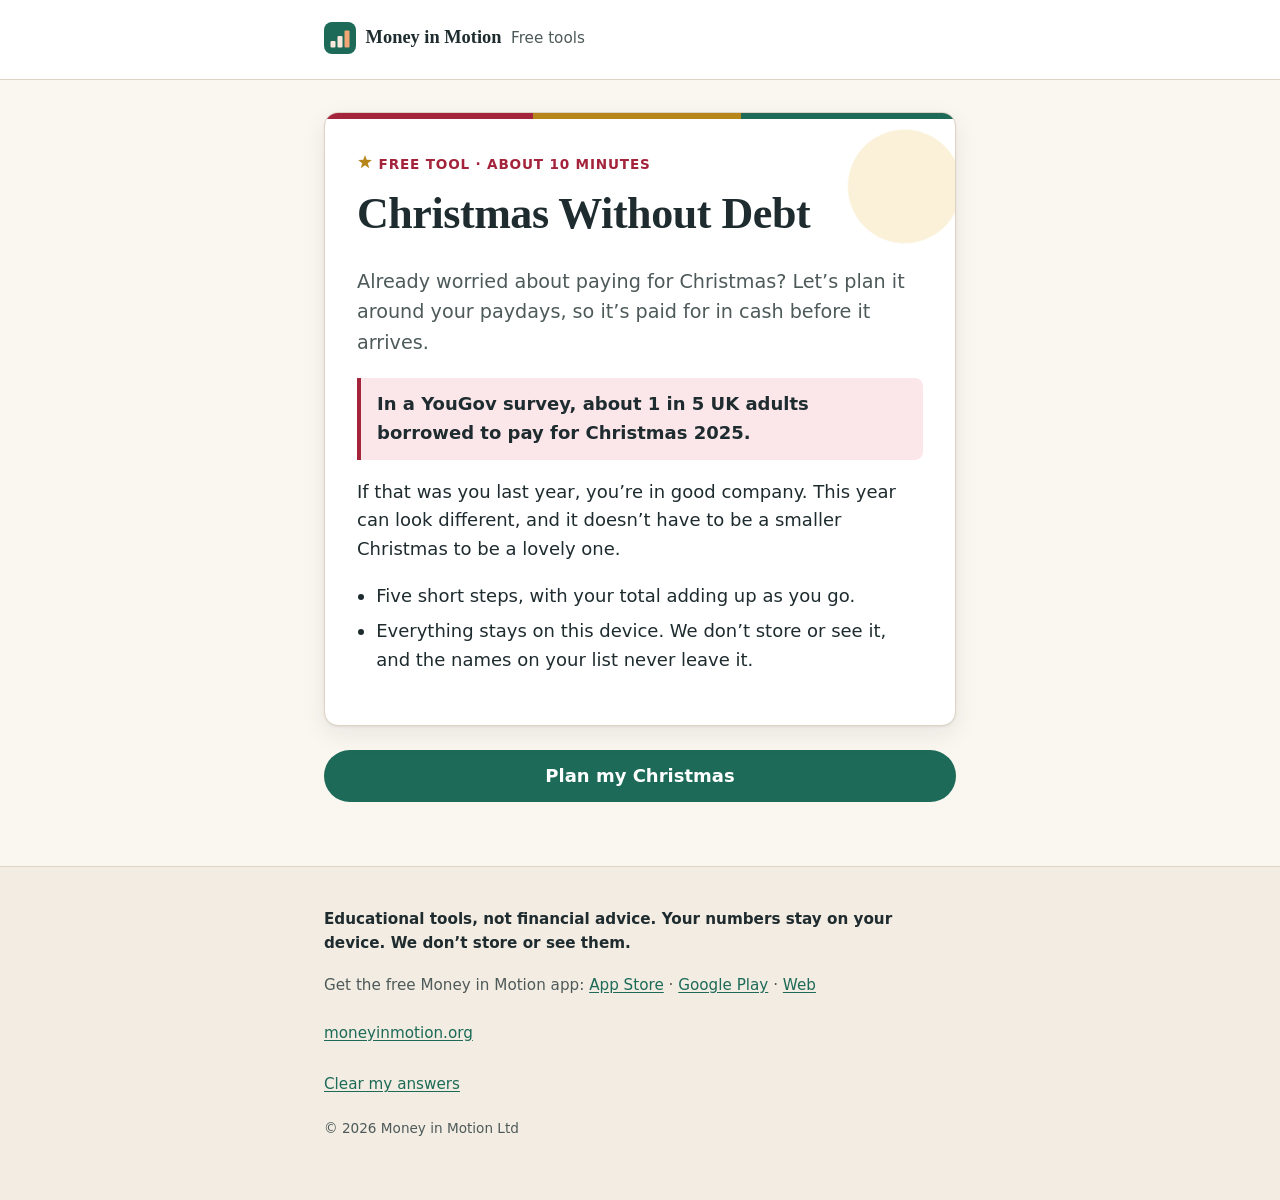
==== christmas/index.html @ 0186566c "Build Christmas Without Debt A free planner at /christmas/ for paying for Christmas in cash, without" ====
<!doctype html>
<html lang="en-GB">
<head>
  <meta charset="utf-8">
  <meta name="viewport" content="width=device-width, initial-scale=1">
  <title>Christmas Without Debt | Money in Motion</title>
  <meta name="description" content="A free Christmas planner from Money in Motion. Count your paydays, list your gifts and the costs people forget, and plan to pay for Christmas in cash, with nothing borrowed.">
  <meta property="og:type" content="website">
  <meta property="og:title" content="Christmas Without Debt">
  <meta property="og:description" content="Plan Christmas around your paydays and pay for it in cash. Free and private.">
  <meta name="referrer" content="strict-origin-when-cross-origin">
  <link rel="icon" href="../assets/favicon.svg" type="image/svg+xml">
  <link rel="stylesheet" href="../assets/styles.css">
  <link rel="stylesheet" href="christmas.css">
</head>
<body data-mim-storage="mim.christmas.v1">
  <a class="skip-link" href="#main">Skip to the planner</a>

  <header class="site-header">
    <div class="container">
      <a class="brand" href="../">
        <img class="brand-mark" src="../assets/favicon.svg" alt="" width="32" height="32">
        <span>Money in Motion</span>
        <span class="brand-sub">Free tools</span>
      </a>
    </div>
  </header>

  <main id="main" class="xm">
    <div class="container">
      <div id="christmas-app">
        <noscript>
          <h1>Christmas Without Debt</h1>
          <p>This planner needs JavaScript switched on in your browser. Nothing you enter leaves your device.</p>
        </noscript>
      </div>
    </div>
  </main>

  <footer class="site-footer" data-mim-footer>
    <div class="container">
      <p class="footer-disclaimer">Educational tools, not financial advice. Your numbers stay on your device. We don't store or see them.</p>
    </div>
  </footer>

  <script src="../assets/config.js"></script>
  <script src="../assets/site.js"></script>
  <script src="../assets/pdf.js"></script>
  <script src="logic.js"></script>
  <script src="content.js"></script>
  <script src="pdfs.js"></script>
  <script src="app.js"></script>
</body>
</html>
---- assets/styles.css ----
/* =====================================================================
   Money in Motion Free Tools: shared styles
   =====================================================================
   BRAND SETTINGS: every colour and font lives in this first block.
   Each colour has a light-mode and a dark-mode value. Swap the hex codes
   for the brand colours and the whole site follows. Nothing below this
   block needs editing to rebrand.
   ===================================================================== */

:root {
  /* ----- Fonts ----- */
  --font-body: system-ui, -apple-system, "Segoe UI", Roboto, "Helvetica Neue", Arial, sans-serif;
  --font-heading: "Iowan Old Style", "Palatino Linotype", Palatino, "Book Antiqua", Georgia, serif;

  /* ----- Light mode ----- */
  --bg-light: #faf6f0;            /* page background */
  --surface-light: #ffffff;       /* cards */
  --surface-alt-light: #f3ece2;   /* quiet panels */
  --text-light: #1e2b2f;          /* main text */
  --text-muted-light: #4d5a59;    /* secondary text */
  --border-light: #ddd2c3;        /* lines and outlines */
  --primary-light: #1c6a57;       /* buttons, links, progress */
  --primary-hover-light: #14503f;
  --on-primary-light: #ffffff;    /* text on primary */
  --primary-soft-light: #e2f0ea;  /* selected answers, ticks */
  --accent-light: #a94b22;        /* "you're here", highlights */
  --on-accent-light: #ffffff;
  --accent-soft-light: #fbe8dc;
  --care-bg-light: #fff3e3;       /* "talk to someone" box */
  --care-border-light: #d9893a;
  --focus-light: #a94b22;         /* keyboard focus ring */
  --shadow-light: rgba(30, 43, 47, 0.08);

  /* ----- Dark mode ----- */
  --bg-dark: #121a1c;
  --surface-dark: #1b2629;
  --surface-alt-dark: #223033;
  --text-dark: #f1ece4;
  --text-muted-dark: #b6c0bd;
  --border-dark: #3a4a4a;
  --primary-dark: #62c7a9;
  --primary-hover-dark: #85d6be;
  --on-primary-dark: #0b1d18;
  --primary-soft-dark: #1d3b34;
  --accent-dark: #f2a676;
  --on-accent-dark: #2a1408;
  --accent-soft-dark: #3b2a21;
  --care-bg-dark: #2e2519;
  --care-border-dark: #d08a3e;
  --focus-dark: #f2a676;
  --shadow-dark: rgba(0, 0, 0, 0.35);

  /* ----- Shape and spacing ----- */
  --radius: 14px;
  --radius-small: 8px;
  --content-width: 42rem;
  --wide-width: 66rem;
}

/* =====================================================================
   Colour mapping (no need to edit): picks light or dark values above.
   ===================================================================== */

:root {
  color-scheme: light dark;
  --bg: var(--bg-light);
  --surface: var(--surface-light);
  --surface-alt: var(--surface-alt-light);
  --text: var(--text-light);
  --text-muted: var(--text-muted-light);
  --border: var(--border-light);
  --primary: var(--primary-light);
  --primary-hover: var(--primary-hover-light);
  --on-primary: var(--on-primary-light);
  --primary-soft: var(--primary-soft-light);
  --accent: var(--accent-light);
  --on-accent: var(--on-accent-light);
  --accent-soft: var(--accent-soft-light);
  --care-bg: var(--care-bg-light);
  --care-border: var(--care-border-light);
  --focus: var(--focus-light);
  --shadow: var(--shadow-light);
}

@media (prefers-color-scheme: dark) {
  :root {
    --bg: var(--bg-dark);
    --surface: var(--surface-dark);
    --surface-alt: var(--surface-alt-dark);
    --text: var(--text-dark);
    --text-muted: var(--text-muted-dark);
    --border: var(--border-dark);
    --primary: var(--primary-dark);
    --primary-hover: var(--primary-hover-dark);
    --on-primary: var(--on-primary-dark);
    --primary-soft: var(--primary-soft-dark);
    --accent: var(--accent-dark);
    --on-accent: var(--on-accent-dark);
    --accent-soft: var(--accent-soft-dark);
    --care-bg: var(--care-bg-dark);
    --care-border: var(--care-border-dark);
    --focus: var(--focus-dark);
    --shadow: var(--shadow-dark);
  }
}

/* =====================================================================
   Base
   ===================================================================== */

*, *::before, *::after { box-sizing: border-box; }

html {
  -webkit-text-size-adjust: 100%;
  text-size-adjust: 100%;
}

body {
  margin: 0;
  min-height: 100vh;
  display: flex;
  flex-direction: column;
  background: var(--bg);
  color: var(--text);
  font-family: var(--font-body);
  font-size: 1.125rem;
  line-height: 1.6;
}

main { flex: 1 0 auto; }

h1, h2, h3, .h1, .h2, .h3 {
  font-family: var(--font-heading);
  font-weight: 700;
  line-height: 1.2;
  margin: 0 0 0.6em;
  text-wrap: balance;
}
h1, .h1 { font-size: clamp(1.9rem, 6.5vw, 2.75rem); letter-spacing: -0.01em; }
h2, .h2 { font-size: clamp(1.45rem, 4.5vw, 1.85rem); }
h3, .h3 { font-size: 1.3rem; }

p { margin: 0 0 1em; }
p:last-child { margin-bottom: 0; }

a { color: var(--primary); text-underline-offset: 0.15em; }
a:hover { color: var(--primary-hover); }

:focus-visible {
  outline: 3px solid var(--focus);
  outline-offset: 3px;
  border-radius: 4px;
}
[tabindex="-1"]:focus { outline: none; }

img, svg { max-width: 100%; height: auto; }

[hidden] { display: none !important; }

.visually-hidden {
  position: absolute !important;
  width: 1px; height: 1px;
  padding: 0; margin: -1px;
  overflow: hidden; clip: rect(0 0 0 0);
  white-space: nowrap; border: 0;
}

.skip-link {
  position: absolute;
  left: 1rem; top: -4rem;
  z-index: 10;
  padding: 0.75rem 1rem;
  background: var(--primary);
  color: var(--on-primary);
  border-radius: var(--radius-small);
}
.skip-link:focus { top: 1rem; color: var(--on-primary); }

.container {
  width: 100%;
  max-width: var(--content-width);
  margin: 0 auto;
  padding: 0 1.25rem;
}
.container-wide { max-width: var(--wide-width); }

.muted { color: var(--text-muted); }
.small { font-size: 0.95rem; }
.lead { font-size: 1.2rem; color: var(--text-muted); }
.eyebrow {
  display: inline-block;
  margin-bottom: 0.75rem;
  font-size: 0.85rem;
  font-weight: 700;
  letter-spacing: 0.06em;
  text-transform: uppercase;
  color: var(--accent);
}

.stack > * + * { margin-top: 1.5rem; }
.section-gap { margin-top: 2.5rem; }

/* =====================================================================
   Header and footer
   ===================================================================== */

.site-header {
  padding: 1rem 0;
  border-bottom: 1px solid var(--border);
  background: var(--surface);
}
.brand {
  display: inline-flex;
  align-items: center;
  gap: 0.6rem;
  min-height: 44px;
  color: var(--text);
  text-decoration: none;
  font-family: var(--font-heading);
  font-weight: 700;
  font-size: 1.15rem;
}
.brand:hover { color: var(--text); }
.brand-mark { width: 32px; height: 32px; flex: none; }
.brand-sub {
  font-family: var(--font-body);
  font-weight: 500;
  font-size: 0.95rem;
  color: var(--text-muted);
}

.site-footer {
  margin-top: 4rem;
  padding: 2.5rem 0 3rem;
  border-top: 1px solid var(--border);
  background: var(--surface-alt);
  font-size: 0.95rem;
  color: var(--text-muted);
}
.site-footer p { margin-bottom: 0.75rem; }
.footer-disclaimer { color: var(--text); font-weight: 600; }
.footer-links a { display: inline-block; padding: 0.35rem 0; }
.footer-small { font-size: 0.85rem; }
.footer-status { margin-left: 0.25rem; }

/* =====================================================================
   Buttons and links
   ===================================================================== */

.btn {
  display: inline-flex;
  align-items: center;
  justify-content: center;
  gap: 0.5rem;
  min-height: 3.25rem;
  padding: 0.75rem 1.4rem;
  border: 2px solid transparent;
  border-radius: 999px;
  font: inherit;
  font-weight: 650;
  line-height: 1.25;
  text-align: center;
  text-decoration: none;
  cursor: pointer;
  transition: background-color 0.15s ease, border-color 0.15s ease, color 0.15s ease;
}
.btn-primary { background: var(--primary); color: var(--on-primary); }
.btn-primary:hover { background: var(--primary-hover); color: var(--on-primary); }
.btn-secondary { background: transparent; color: var(--primary); border-color: var(--primary); }
.btn-secondary:hover { background: var(--primary-soft); color: var(--primary); }
.btn-block { width: 100%; }
.btn[disabled], .btn[aria-busy="true"] { opacity: 0.65; cursor: progress; }

.button-row {
  display: flex;
  flex-wrap: wrap;
  gap: 0.75rem;
}
.button-row .btn { flex: 1 1 12rem; }

.link-button {
  min-height: 44px;
  padding: 0;
  border: 0;
  background: none;
  color: var(--primary);
  font: inherit;
  text-decoration: underline;
  text-underline-offset: 0.15em;
  cursor: pointer;
}
.link-button:hover { color: var(--primary-hover); }

/* =====================================================================
   Cards
   ===================================================================== */

.card {
  background: var(--surface);
  border: 1px solid var(--border);
  border-radius: var(--radius);
  padding: 1.5rem 1.25rem;
  box-shadow: 0 1px 2px var(--shadow), 0 8px 24px var(--shadow);
}
.card-quiet { background: var(--surface-alt); box-shadow: none; }
@media (min-width: 40rem) {
  .card { padding: 2rem; }
}

/* Home page */
.hero { padding: 3rem 0 2rem; }
.tool-grid {
  display: grid;
  gap: 1.25rem;
  grid-template-columns: 1fr;
  margin: 0;
  padding: 0;
  list-style: none;
}
@media (min-width: 48rem) {
  .tool-grid { grid-template-columns: repeat(3, 1fr); }
}
.tool-card {
  display: flex;
  flex-direction: column;
  height: 100%;
}
.tool-card h2 { font-size: 1.4rem; }
.tool-card p { flex: 1 0 auto; color: var(--text-muted); }
.tool-card .btn { margin-top: 1rem; }
.badge {
  display: inline-block;
  align-self: flex-start;
  margin-bottom: 0.75rem;
  padding: 0.2rem 0.7rem;
  border-radius: 999px;
  background: var(--accent-soft);
  color: var(--text);
  font-size: 0.85rem;
  font-weight: 650;
}
.badge-live { background: var(--primary-soft); }

/* =====================================================================
   Forms
   ===================================================================== */

.field { margin-bottom: 1rem; }
.field label { display: block; margin-bottom: 0.35rem; font-weight: 600; }
.optional { font-weight: 400; color: var(--text-muted); }
input[type="email"], input[type="text"] {
  width: 100%;
  min-height: 3.25rem;
  padding: 0.7rem 1rem;
  border: 2px solid var(--border);
  border-radius: var(--radius-small);
  background: var(--surface);
  color: var(--text);
  font: inherit;
}
input[type="email"]:focus, input[type="text"]:focus { border-color: var(--primary); }
.form-status { margin: 0.75rem 0 0; min-height: 1.6em; font-weight: 600; }
.form-status:empty { min-height: 0; margin: 0; }
.form-status.is-error { color: var(--accent); }

/* =====================================================================
   Quiz
   ===================================================================== */

.quiz { padding: 2rem 0 1rem; }

.quiz-top {
  display: flex;
  align-items: center;
  justify-content: space-between;
  gap: 1rem;
  margin-bottom: 0.75rem;
}
.back-button {
  display: inline-flex;
  align-items: center;
  gap: 0.35rem;
  min-height: 44px;
  padding: 0 0.25rem;
  border: 0;
  background: none;
  color: var(--primary);
  font: inherit;
  font-weight: 600;
  cursor: pointer;
}
.back-button:hover { color: var(--primary-hover); }
.quiz-count { font-size: 0.95rem; color: var(--text-muted); }

.progress {
  height: 10px;
  margin-bottom: 2rem;
  border-radius: 999px;
  background: var(--surface-alt);
  overflow: hidden;
}
.progress-fill {
  height: 100%;
  border-radius: inherit;
  background: var(--primary);
  transition: width 0.3s ease;
}

.question-title { font-size: clamp(1.6rem, 5.5vw, 2.1rem); }
.question-help { color: var(--text-muted); }
.question-help p { margin-bottom: 0.5rem; }

.options {
  display: grid;
  gap: 0.75rem;
  margin: 1.75rem 0 0;
  padding: 0;
  list-style: none;
}
.option {
  display: flex;
  align-items: center;
  gap: 0.85rem;
  width: 100%;
  min-height: 3.75rem;
  padding: 0.85rem 1.1rem;
  border: 2px solid var(--border);
  border-radius: var(--radius);
  background: var(--surface);
  color: var(--text);
  font: inherit;
  font-weight: 600;
  line-height: 1.35;
  text-align: left;
  cursor: pointer;
  transition: border-color 0.15s ease, background-color 0.15s ease;
}
@media (hover: hover) { .option:hover { border-color: var(--primary); } }
.option[aria-pressed="true"] {
  border-color: var(--primary);
  background: var(--primary-soft);
}
.option-dot {
  flex: none;
  width: 1.4rem; height: 1.4rem;
  border: 2px solid var(--border);
  border-radius: 50%;
  background: var(--surface);
}
.option[aria-pressed="true"] .option-dot {
  border-color: var(--primary);
  background: var(--primary);
  box-shadow: inset 0 0 0 4px var(--surface);
}

.checks { border: 0; margin: 1.75rem 0 0; padding: 0; }
.check {
  display: flex;
  align-items: flex-start;
  gap: 0.85rem;
  min-height: 3.75rem;
  margin-bottom: 0.75rem;
  padding: 0.95rem 1.1rem;
  border: 2px solid var(--border);
  border-radius: var(--radius);
  background: var(--surface);
  font-weight: 600;
  line-height: 1.35;
  cursor: pointer;
}
@media (hover: hover) { .check:hover { border-color: var(--primary); } }
.check:has(input:checked) { border-color: var(--primary); background: var(--primary-soft); }
.check input {
  flex: none;
  width: 1.4rem; height: 1.4rem;
  margin: 0;
  accent-color: var(--primary);
}
.checks-continue { margin-top: 1rem; }

/* Intro */
.intro-points { padding-left: 1.2rem; }
.intro-points li { margin-bottom: 0.4rem; }
.welcome-back { margin: 1.5rem 0; }

details.steps-details {
  margin-top: 2rem;
  border: 1px solid var(--border);
  border-radius: var(--radius);
  background: var(--surface);
}
details.steps-details summary {
  min-height: 3.25rem;
  padding: 0.9rem 1.25rem;
  font-weight: 650;
  cursor: pointer;
}
details.steps-details[open] summary { border-bottom: 1px solid var(--border); }
.steps-details-body { padding: 1.25rem; }

/* =====================================================================
   Results
   ===================================================================== */

.result-hero { text-align: left; }
.step-badge {
  display: inline-flex;
  align-items: center;
  justify-content: center;
  min-width: 4.5rem;
  height: 4.5rem;
  margin-bottom: 1rem;
  padding: 0 0.75rem;
  border-radius: 999px;
  background: var(--accent);
  color: var(--on-accent);
  font-family: var(--font-heading);
  font-size: 2rem;
  font-weight: 700;
  line-height: 1;
}
.result-title { margin-bottom: 0.25rem; }
.result-subtitle {
  font-family: var(--font-heading);
  font-size: 1.35rem;
  color: var(--text-muted);
  margin-bottom: 1.25rem;
}
.heading-for {
  padding: 0.85rem 1rem;
  border-left: 4px solid var(--accent);
  border-radius: 0 var(--radius-small) var(--radius-small) 0;
  background: var(--accent-soft);
  font-weight: 600;
}

.actions-list {
  counter-reset: action;
  margin: 0;
  padding: 0;
  list-style: none;
}
.actions-list li {
  position: relative;
  margin-bottom: 1rem;
  padding-left: 3rem;
}
.actions-list li::before {
  counter-increment: action;
  content: counter(action);
  position: absolute;
  left: 0; top: 0;
  display: flex;
  align-items: center;
  justify-content: center;
  width: 2.1rem; height: 2.1rem;
  border-radius: 50%;
  background: var(--primary);
  color: var(--on-primary);
  font-weight: 700;
  font-size: 1rem;
}

.faith-line {
  margin: 1.5rem 0 0;
  padding-top: 1.25rem;
  border-top: 1px solid var(--border);
  font-family: var(--font-heading);
  font-style: italic;
  color: var(--text-muted);
}

.care-box {
  padding: 1.5rem 1.25rem;
  border: 3px solid var(--care-border);
  border-radius: var(--radius);
  background: var(--care-bg);
}
@media (min-width: 40rem) { .care-box { padding: 2rem; } }
.care-box h2 { margin-bottom: 0.5rem; }
.help-list { margin: 1.25rem 0; padding: 0; list-style: none; }
.help-list li {
  margin-bottom: 0.75rem;
  padding: 0.85rem 1rem;
  border-radius: var(--radius-small);
  background: var(--surface);
}
.help-list a { font-weight: 700; font-size: 1.1rem; }
.help-list p { margin: 0.2rem 0 0; font-size: 1rem; color: var(--text-muted); }

.note h2 { margin-bottom: 0.4rem; }

.video-link { font-weight: 650; }

.ladder { margin: 0; padding: 0; list-style: none; }
.ladder li {
  display: grid;
  grid-template-columns: 2.6rem 1fr;
  gap: 0.85rem;
  align-items: start;
  padding: 0.7rem 0;
  border-bottom: 1px solid var(--border);
}
.ladder li:last-child { border-bottom: 0; }
.ladder-num {
  display: flex;
  align-items: center;
  justify-content: center;
  width: 2.6rem; height: 2.6rem;
  border: 2px solid var(--border);
  border-radius: 50%;
  font-weight: 700;
  font-size: 0.95rem;
}
.ladder-title { display: block; font-weight: 650; line-height: 1.3; }
.ladder-desc { display: block; font-size: 0.95rem; color: var(--text-muted); }
.ladder-tag {
  display: inline-block;
  margin-top: 0.3rem;
  padding: 0.05rem 0.6rem;
  border-radius: 999px;
  font-size: 0.8rem;
  font-weight: 650;
  background: var(--surface-alt);
  color: var(--text-muted);
}
.ladder .is-done .ladder-num { border-color: var(--primary); background: var(--primary-soft); color: var(--primary); }
.ladder .is-current {
  margin: 0.25rem -0.75rem;
  padding: 0.85rem 0.75rem;
  border: 0;
  border-radius: var(--radius-small);
  background: var(--accent-soft);
}
.ladder .is-current .ladder-num { border-color: var(--accent); background: var(--accent); color: var(--on-accent); }
.ladder .is-current .ladder-tag { background: var(--accent); color: var(--on-accent); }
.ladder .is-skipped .ladder-title,
.ladder .is-skipped .ladder-num { color: var(--text-muted); }
.ladder .is-skipped .ladder-num { border-style: dashed; }

.result-end {
  display: flex;
  flex-wrap: wrap;
  align-items: center;
  gap: 1rem 1.5rem;
}

/* =====================================================================
   Motion
   ===================================================================== */

@media (prefers-reduced-motion: reduce) {
  *, *::before, *::after { transition: none !important; animation: none !important; scroll-behavior: auto !important; }
}

/* =====================================================================
   PDF sheet (assets/pdf.js)
   Always printed in light colours, whatever the device's mode.
   ===================================================================== */

.pdf-sheet {
  --bg: var(--bg-light);
  --surface: var(--surface-light);
  --surface-alt: var(--surface-alt-light);
  --text: var(--text-light);
  --text-muted: var(--text-muted-light);
  --border: var(--border-light);
  --primary: var(--primary-light);
  --on-primary: var(--on-primary-light);
  --primary-soft: var(--primary-soft-light);
  --accent: var(--accent-light);
  --on-accent: var(--on-accent-light);
  --accent-soft: var(--accent-soft-light);
  --care-bg: var(--care-bg-light);
  --care-border: var(--care-border-light);

  display: flex;
  flex-direction: column;
  width: 794px;
  min-height: 1100px;
  padding: 0 48px 32px;
  background: var(--surface-light);
  color: var(--text);
  font-family: var(--font-body);
  font-size: 13.5px;
  line-height: 1.5;
  -webkit-print-color-adjust: exact;
  print-color-adjust: exact;
}
.pdf-sheet * { box-sizing: border-box; }
.pdf-head {
  margin: 0 -48px;
  padding: 20px 48px 16px;
  background: var(--primary);
  color: var(--on-primary);
}
.pdf-brand { display: flex; justify-content: space-between; align-items: baseline; gap: 16px; }
.pdf-brand-name { font-family: var(--font-heading); font-size: 20px; font-weight: 700; }
.pdf-brand-tool { font-size: 13px; opacity: 0.95; }
.pdf-title-block { padding: 22px 0 10px; }
.pdf-title { margin: 0; font-family: var(--font-heading); font-size: 32px; line-height: 1.15; color: var(--text); }
.pdf-subtitle { margin: 4px 0 0; font-family: var(--font-heading); font-size: 19px; color: var(--accent); font-weight: 700; }
.pdf-body { flex: 1 0 auto; }
.pdf-body p { margin: 0 0 8px; }
.pdf-section { margin-bottom: 14px; }
.pdf-h2 {
  margin: 0 0 8px;
  font-family: var(--font-heading);
  font-size: 16px;
  font-weight: 700;
  color: var(--text);
}
.pdf-muted { color: var(--text-muted); }
.pdf-small { font-size: 12px; }
.pdf-grid { display: grid; grid-template-columns: 1.1fr 1fr; gap: 28px; }
.pdf-callout {
  margin-bottom: 16px;
  padding: 12px 16px;
  border: 2px solid var(--care-border);
  border-radius: 10px;
  background: var(--care-bg);
}
.pdf-callout .pdf-h2 { margin-bottom: 4px; }
.pdf-callout p { margin-bottom: 4px; }
.pdf-highlight {
  padding: 8px 12px;
  border-left: 4px solid var(--accent);
  background: var(--accent-soft);
  font-weight: 600;
}
.pdf-checklist { margin: 0; padding: 0; list-style: none; }
.pdf-checklist li { display: flex; gap: 10px; margin-bottom: 10px; }
.pdf-box {
  flex: none;
  width: 16px; height: 16px;
  margin-top: 2px;
  border: 2px solid var(--primary);
  border-radius: 3px;
}
.pdf-quote { font-family: var(--font-heading); font-style: italic; color: var(--text-muted); }
.pdf-ladder { margin: 0; padding: 0; list-style: none; }
.pdf-ladder li {
  display: flex;
  gap: 10px;
  align-items: flex-start;
  padding: 5px 8px;
  border-radius: 6px;
}
.pdf-ladder-num {
  flex: none;
  display: flex;
  align-items: center;
  justify-content: center;
  width: 28px; height: 28px;
  border: 2px solid var(--border);
  border-radius: 50%;
  font-size: 11.5px;
  font-weight: 700;
}
.pdf-ladder-text { display: block; line-height: 1.3; }
.pdf-ladder-title { display: block; font-weight: 700; font-size: 12.5px; }
.pdf-ladder-desc { display: block; font-size: 11.5px; color: var(--text-muted); }
.pdf-ladder .is-done .pdf-ladder-num { border-color: var(--primary); background: var(--primary-soft); color: var(--primary); }
.pdf-ladder .is-current { background: var(--accent-soft); }
.pdf-ladder .is-current .pdf-ladder-num { border-color: var(--accent); background: var(--accent); color: var(--on-accent); }
.pdf-ladder .is-skipped { opacity: 0.6; }
.pdf-ladder .is-skipped .pdf-ladder-num { border-style: dashed; }
.pdf-app {
  margin-top: 8px;
  padding: 12px 16px;
  border-radius: 10px;
  background: var(--primary-soft);
}
.pdf-app a, .pdf-sheet a { color: var(--primary); text-decoration: none; font-weight: 600; }
.pdf-foot {
  margin-top: 18px;
  padding-top: 12px;
  border-top: 1px solid var(--border);
  font-size: 11.5px;
  color: var(--text-muted);
}
.pdf-foot p { margin: 0 0 2px; }
.pdf-foot-disclaimer { font-weight: 600; color: var(--text); }
.pdf-here {
  display: inline-block;
  margin-left: 6px;
  padding: 0 7px;
  border-radius: 999px;
  background: var(--accent);
  color: var(--on-accent);
  font-size: 10.5px;
  font-weight: 700;
  vertical-align: 1px;
  white-space: nowrap;
}

/* Tighter spacing, added automatically when a sheet won't fit one page */
.pdf-sheet.pdf-compact { font-size: 12.5px; line-height: 1.42; }
.pdf-compact .pdf-head { padding-top: 16px; padding-bottom: 12px; }
.pdf-compact .pdf-title-block { padding: 14px 0 6px; }
.pdf-compact .pdf-title { font-size: 28px; }
.pdf-compact .pdf-subtitle { font-size: 17px; }
.pdf-compact .pdf-section,
.pdf-compact .pdf-callout { margin-bottom: 10px; }
.pdf-compact .pdf-callout { padding: 8px 14px; }
.pdf-compact .pdf-checklist li { margin-bottom: 6px; }
.pdf-compact .pdf-ladder li { padding: 3px 8px; }
.pdf-compact .pdf-ladder-num { width: 26px; height: 26px; }
.pdf-compact .pdf-app { padding: 8px 14px; }
.pdf-compact .pdf-foot { margin-top: 10px; padding-top: 8px; }

/* =====================================================================
   Print
   ===================================================================== */

#mim-print-root { display: none; }

@media print {
  @page { size: A4; margin: 12mm; }
  body { background: var(--surface-light); color: var(--text-light); display: block; min-height: 0; }
  .site-header, .skip-link, .no-print, .back-button, .button-row, .email-card, .share { display: none !important; }
  .card { box-shadow: none; border-color: var(--border-light); }
  .site-footer { margin-top: 1.5rem; background: none; }

  /* Print fallback for PDFs: show only the sheet */
  html.mim-print-sheet body > *:not(#mim-print-root) { display: none !important; }
  html.mim-print-sheet #mim-print-root { display: block; }
  html.mim-print-sheet .pdf-sheet { width: auto; min-height: 0; padding: 0 0 12px; }
  html.mim-print-sheet .pdf-head { margin: 0 0 4px; padding: 14px 18px; border-radius: 8px; }
}
---- christmas/christmas.css ----
/* =====================================================================
   Christmas Without Debt
   Sits on top of /assets/styles.css and uses its colour variables, so
   dark mode and any rebrand carry straight through. The two seasonal
   colours below (berry and gold) follow the same light/dark pattern and
   are mostly decoration; where berry is used for text it keeps AA contrast.
   ===================================================================== */

:root {
  --xm-berry-light: #a3243b;
  --xm-berry-soft-light: #fbe7ea;
  --xm-gold-light: #b7861b;
  --xm-gold-soft-light: #fbf1d9;

  --xm-berry-dark: #f39aa8;
  --xm-berry-soft-dark: #3b2128;
  --xm-gold-dark: #e8c46a;
  --xm-gold-soft-dark: #3a3120;

  --xm-berry: var(--xm-berry-light);
  --xm-berry-soft: var(--xm-berry-soft-light);
  --xm-gold: var(--xm-gold-light);
  --xm-gold-soft: var(--xm-gold-soft-light);
}
@media (prefers-color-scheme: dark) {
  :root {
    --xm-berry: var(--xm-berry-dark);
    --xm-berry-soft: var(--xm-berry-soft-dark);
    --xm-gold: var(--xm-gold-dark);
    --xm-gold-soft: var(--xm-gold-soft-dark);
  }
}

.xm { padding: 2rem 0 0; }
.xm-screen > * + * { margin-top: 1.25rem; }

/* ----- Form controls the shared styles don't cover ----- */

.xm input[type="date"],
.xm select,
.xm textarea {
  width: 100%;
  min-height: 3.25rem;
  padding: 0.7rem 1rem;
  border: 2px solid var(--border);
  border-radius: var(--radius-small);
  background: var(--surface);
  color: var(--text);
  font: inherit;
}
.xm textarea { min-height: 11rem; line-height: 1.5; resize: vertical; }
.xm input[type="date"] { -webkit-appearance: none; appearance: none; text-align: left; max-width: 16rem; }
.xm input[type="date"]::-webkit-date-and-time-value { text-align: left; }
.xm input:focus, .xm select:focus, .xm textarea:focus { border-color: var(--primary); }
.xm input[aria-invalid="true"] { border-color: var(--accent); }
.xm .field label { line-height: 1.35; }

.xm-hint {
  display: block;
  margin: 0.1rem 0 0.35rem;
  font-size: 0.95rem;
  font-weight: 400;
  color: var(--text-muted);
}
p.xm-hint { margin: 0.25rem 0 0.75rem; }
.xm-legend, .xm-sub {
  font-family: var(--font-heading);
  font-size: 1.3rem;
  font-weight: 700;
  line-height: 1.25;
}
.xm-sub { margin: 2rem 0 0.3rem; }
.xm-title { font-size: clamp(1.7rem, 5.5vw, 2.2rem); }
.xm-note { font-weight: 600; color: var(--text); }
.xm-note-quiet, .xm-tip {
  margin-top: 1.25rem;
  padding: 0.85rem 1rem;
  border-radius: var(--radius-small);
  background: var(--surface-alt);
  font-size: 1rem;
}
.xm-status { margin: 1rem 0 0; color: var(--text-muted); }
.xm-error { margin: 0.3rem 0 0; font-size: 0.95rem; font-weight: 600; color: var(--accent); }

/* ----- Little festive touches ----- */

.xm-star { width: 1.4rem; height: 1.4rem; fill: var(--xm-gold); flex: none; vertical-align: -0.2em; }
.xm-star-small { width: 1rem; height: 1rem; vertical-align: -0.12em; }
.xm-star-big { width: 2.4rem; height: 2.4rem; }

.xm-hero {
  position: relative;
  padding: 1.75rem 1.25rem 1.5rem;
  border: 1px solid var(--border);
  border-radius: var(--radius);
  background:
    radial-gradient(circle at 92% 12%, var(--xm-gold-soft) 0 3.5rem, transparent 3.6rem),
    var(--surface);
  box-shadow: 0 1px 2px var(--shadow), 0 8px 24px var(--shadow);
  overflow: hidden;
}
/* A ribbon along the top: berry, gold and evergreen */
.xm-hero::before {
  content: "";
  position: absolute;
  left: 0; right: 0; top: 0;
  height: 6px;
  background: linear-gradient(90deg, var(--xm-berry) 0 33%, var(--xm-gold) 33% 66%, var(--primary) 66%);
}
@media (min-width: 40rem) { .xm-hero { padding: 2.25rem 2rem 2rem; } }
.xm-hero .eyebrow { color: var(--xm-berry); }
.xm-stat {
  padding: 0.75rem 1rem;
  border-left: 4px solid var(--xm-berry);
  border-radius: 0 var(--radius-small) var(--radius-small) 0;
  background: var(--xm-berry-soft);
  font-weight: 600;
}
.xm-intro-buttons { margin-top: 1.5rem; }
.xm-again { margin-top: 1rem; }

/* ----- Top of every step: back, count, progress ----- */

.xm-top .quiz-top { margin-bottom: 0.5rem; }
.xm-top .progress { margin-bottom: 0; }

/* ----- The running total ----- */

.xm-summary {
  padding: 0.35rem;
  border: 1px solid var(--border);
  border-radius: var(--radius);
  background: var(--surface-alt);
}
@media (min-height: 36rem) {
  .xm-summary { position: sticky; top: 0.5rem; z-index: 3; box-shadow: 0 6px 18px var(--shadow); }
}
.xm-summary-grid { display: grid; grid-template-columns: repeat(3, minmax(0, 1fr)); gap: 0.3rem; margin: 0; }
.xm-tile {
  display: flex;
  flex-direction: column;
  min-width: 0;
  padding: 0.35rem 0.5rem 0.4rem;
  border-radius: var(--radius-small);
  background: var(--surface);
}
.xm-tile dt { font-size: 0.78rem; line-height: 1.2; color: var(--text-muted); }
.xm-tile dd {
  margin: auto 0 0;
  padding-top: 0.1rem;
  overflow: hidden;
  font-size: 1.05rem;
  font-weight: 700;
  font-variant-numeric: tabular-nums;
  white-space: nowrap;
  text-overflow: ellipsis;
}
@media (min-width: 40rem) {
  .xm-summary { padding: 0.5rem; }
  .xm-summary-grid { gap: 0.45rem; }
  .xm-tile { padding: 0.45rem 0.75rem 0.5rem; }
  .xm-tile dt { font-size: 0.85rem; }
  .xm-tile dd { font-size: 1.25rem; }
}
.xm-tile-gap.is-short { background: var(--accent-soft); }
.xm-tile-gap.is-spare, .xm-tile-gap.is-even { background: var(--primary-soft); box-shadow: inset 0 0 0 2px var(--primary); }
.xm-tile-gap.is-spare dd, .xm-tile-gap.is-even dd { color: var(--primary); }
.xm-tile-gap.is-none dd { font-weight: 500; color: var(--text-muted); }

/* ----- Step 1 ----- */

.xm-calendar {
  margin: 1.25rem 0 1.5rem;
  padding: 1rem 1.1rem;
  border-radius: var(--radius-small);
  background: var(--xm-gold-soft);
}
.xm-countdown {
  margin: 0 0 0.35rem;
  font-family: var(--font-heading);
  font-size: clamp(1.5rem, 5.5vw, 1.9rem);
  line-height: 1.2;
}
.xm-countdown-value { font-weight: 700; white-space: nowrap; }
.xm-countdown-note { margin: 0 0 0.25rem; font-weight: 600; }
.xm-dates { margin: 0; color: var(--text); }

.xm-radios { margin-top: 0; }
.xm-radios legend { padding: 0; margin-bottom: 0.15rem; }
.xm-radio-grid { display: grid; gap: 0.6rem; grid-template-columns: 1fr; }
@media (min-width: 30rem) { .xm-radio-grid { grid-template-columns: 1fr 1fr; } }
.xm .xm-radio { margin-bottom: 0; min-height: 3.25rem; align-items: center; }
.xm-next { margin-top: 1.25rem; }
.xm-pay-status { margin: 0 0 1.25rem; padding: 0.85rem 1rem; border-radius: var(--radius-small); background: var(--surface-alt); }
.xm-pay-status p { margin: 0; font-weight: 600; }
.xm-pay-status p.xm-hint { margin: 0.35rem 0 0; font-weight: 400; }

/* ----- Money lines ----- */

.xm-lines { margin: 0; }
.xm-line {
  display: grid;
  grid-template-columns: minmax(0, 1fr) 7.5rem;
  gap: 0.25rem 1rem;
  align-items: center;
  padding: 0.65rem 0;
  border-bottom: 1px solid var(--border);
}
.xm-lines .xm-line:first-child { border-top: 1px solid var(--border); }
.xm-line > label { font-weight: 600; line-height: 1.3; }
.xm-line .xm-hint { margin-bottom: 0; }
@media (min-width: 30rem) { .xm-line { grid-template-columns: minmax(0, 1fr) 9.5rem; } }

.xm-money { position: relative; display: block; min-width: 0; }
.xm-pound {
  position: absolute;
  left: 0.8rem;
  top: 1.625rem; /* half the input's height */
  transform: translateY(-50%);
  font-weight: 600;
  color: var(--text-muted);
  pointer-events: none;
}
.xm .xm-money input {
  width: 100%;
  padding-left: 1.75rem;
  padding-right: 0.6rem;
  font-variant-numeric: tabular-nums;
}
.xm-problem { display: block; font-size: 0.85rem; font-weight: 600; line-height: 1.3; color: var(--accent); }
.xm-problem:empty { display: none; }
.xm-problem:not(:empty) { margin-top: 0.25rem; }

.xm-total {
  margin-top: 1.25rem;
  padding: 0.85rem 1rem;
  border-radius: var(--radius-small);
  background: var(--primary-soft);
}
.xm-total-row { display: flex; flex-wrap: wrap; align-items: center; justify-content: space-between; gap: 0.25rem 1rem; }
.xm-total-label { font-weight: 700; }
.xm-total-value {
  font-family: var(--font-heading);
  font-size: 1.75rem;
  font-weight: 700;
  line-height: 1.1;
  font-variant-numeric: tabular-nums;
}
.xm-total-note { margin: 0.25rem 0 0; font-size: 0.95rem; color: var(--text-muted); }

/* ----- Step 2 ----- */

.xm-chips-block { margin: 1.25rem 0 0.5rem; }
.xm-chips-label { margin: 0 0 0.4rem; font-weight: 700; }
.xm-chips { display: flex; flex-wrap: wrap; gap: 0.5rem; margin: 0 0 0.4rem; padding: 0; list-style: none; }
.xm-chip {
  min-height: 44px;
  padding: 0.35rem 0.95rem;
  border: 2px dashed var(--primary);
  border-radius: 999px;
  background: transparent;
  color: var(--primary);
  font: inherit;
  font-size: 1rem;
  font-weight: 600;
  cursor: pointer;
}
@media (hover: hover) { .xm-chip:hover { background: var(--primary-soft); } }
.xm-chip[disabled] { opacity: 0.5; cursor: not-allowed; }

.xm-people { margin: 0; padding: 0; list-style: none; border-top: 1px solid var(--border); }
.xm-person {
  display: grid;
  grid-template-columns: minmax(0, 1fr) auto;
  grid-template-areas: "text budget" "actions actions";
  gap: 0 1rem;
  align-items: center;
  padding: 0.6rem 0;
  border-bottom: 1px solid var(--border);
}
@media (min-width: 36rem) {
  .xm-person { grid-template-columns: minmax(0, 1fr) auto auto; grid-template-areas: "text budget actions"; }
}
.xm-person.is-editing { margin: 0 -0.75rem; padding-left: 0.75rem; padding-right: 0.75rem; background: var(--primary-soft); border-radius: var(--radius-small); }
.xm-person-text { grid-area: text; min-width: 0; line-height: 1.3; }
.xm-person-name { display: block; font-weight: 700; overflow-wrap: anywhere; }
.xm-person-meta { display: block; font-size: 0.95rem; color: var(--text-muted); overflow-wrap: anywhere; }
.xm-person-budget { grid-area: budget; font-weight: 700; font-variant-numeric: tabular-nums; white-space: nowrap; }
.xm-person-actions { grid-area: actions; display: flex; gap: 1.25rem; }

.xm-add {
  margin-top: 1.5rem;
  padding: 1rem;
  border: 1px solid var(--border);
  border-radius: var(--radius);
  background: var(--surface-alt);
}
@media (min-width: 40rem) { .xm-add { padding: 1.5rem; } }
.xm-add h2 { margin-bottom: 0.75rem; }
.xm-fields { display: grid; gap: 0 1rem; grid-template-columns: 1fr; }
@media (min-width: 36rem) { .xm-fields { grid-template-columns: 1fr 1fr; } }
.xm-add .field { margin-bottom: 0.75rem; }
.xm-add .xm-money { max-width: 12rem; }

/* ----- Step 3 ----- */

.xm-rows { margin: 0; padding: 0; list-style: none; }
.xm-row {
  display: grid;
  grid-template-columns: minmax(0, 1fr) 7.5rem 2.75rem;
  gap: 0.5rem;
  align-items: start;
  margin-bottom: 0.6rem;
}
@media (min-width: 36rem) { .xm-row { grid-template-columns: minmax(0, 1fr) 9.5rem 2.75rem; } }
.xm-remove {
  display: inline-flex;
  align-items: center;
  justify-content: center;
  width: 2.75rem;
  height: 3.25rem;
  padding: 0;
  border: 2px solid var(--border);
  border-radius: var(--radius-small);
  background: var(--surface);
  color: var(--text-muted);
  font: inherit;
  font-size: 1.4rem;
  line-height: 1;
  cursor: pointer;
}
@media (hover: hover) { .xm-remove:hover { border-color: var(--accent); color: var(--accent); } }
.xm-add-row { margin: 0.25rem 0 0; }
.xm-add-line {
  min-height: 44px;
  padding: 0;
  border: 0;
  background: none;
  color: var(--primary);
  font: inherit;
  font-weight: 650;
  cursor: pointer;
}
@media (hover: hover) { .xm-add-line:hover { color: var(--primary-hover); text-decoration: underline; } }
.xm-add-line[disabled] { opacity: 0.5; cursor: not-allowed; }

/* ----- Step 4 ----- */

.xm-worried { margin: 1.25rem 0 0; }
.xm-worried .check { margin-bottom: 0; }
.xm-worried .xm-hint { margin: 0.2rem 0 0; }
.xm-care { margin-top: 1rem; }

.xm-bigs { display: grid; gap: 0.75rem; grid-template-columns: 1fr; margin-top: 1.5rem; }
@media (min-width: 30rem) { .xm-bigs { grid-template-columns: 1fr 1fr; } }
.xm-big { padding: 1rem 1.1rem; border-radius: var(--radius-small); background: var(--surface-alt); }
.xm-big-label { margin: 0; font-weight: 700; }
.xm-big-value {
  display: block;
  font-family: var(--font-heading);
  font-size: clamp(1.9rem, 7vw, 2.4rem);
  font-weight: 700;
  line-height: 1.15;
  font-variant-numeric: tabular-nums;
}
.xm-big-note { margin: 0.15rem 0 0; font-size: 0.95rem; color: var(--text-muted); }

.xm-verdict {
  margin: 1rem 0 0;
  padding: 0.85rem 1rem;
  border-radius: var(--radius-small);
  font-family: var(--font-heading);
  font-size: 1.35rem;
  font-weight: 700;
}
.xm-verdict.is-short { border-left: 4px solid var(--accent); background: var(--accent-soft); }
.xm-verdict.is-covered { border-left: 4px solid var(--primary); background: var(--primary-soft); }
.xm-need { margin: 0.75rem 0 0; font-weight: 600; }

.xm-celebrate {
  display: flex;
  gap: 0.9rem;
  align-items: flex-start;
  margin-top: 1.25rem;
  padding: 1.1rem 1.25rem;
  border: 2px solid var(--xm-gold);
  border-radius: var(--radius);
  background: var(--xm-gold-soft);
}
.xm-celebrate p { margin: 0; }
.xm-celebrate-heading { font-family: var(--font-heading); font-size: 1.35rem; font-weight: 700; }

.xm-ways-block { margin-top: 0.5rem; }
.xm-ways { margin: 1rem 0 0; padding: 0; list-style: none; }
.xm-way {
  margin-bottom: 0.75rem;
  border: 2px solid var(--border);
  border-radius: var(--radius);
  background: var(--surface);
}
.xm-way.is-on { border-color: var(--primary); }
.xm-way.is-disabled .xm-way-label { cursor: default; }
.xm-way.is-disabled .xm-way-title { color: var(--text-muted); }
.xm-way-head {
  display: grid;
  grid-template-columns: minmax(0, 1fr);
  gap: 0.25rem 1rem;
  align-items: center;
  padding: 0.85rem 1rem;
}
@media (min-width: 36rem) { .xm-way-head { grid-template-columns: minmax(0, 1fr) auto; } }
.xm-way-label { display: flex; align-items: flex-start; gap: 0.85rem; cursor: pointer; }
.xm-way-label input {
  position: absolute;
  width: 1px; height: 1px;
  margin: 0;
  opacity: 0;
}
.xm-switch {
  position: relative;
  flex: none;
  width: 3rem;
  height: 1.75rem;
  margin-top: 0.05rem;
  border: 2px solid var(--text-muted);
  border-radius: 999px;
  background: var(--surface-alt);
  transition: background-color 0.15s ease, border-color 0.15s ease;
}
.xm-switch::after {
  content: "";
  position: absolute;
  top: 0.15rem;
  left: 0.15rem;
  width: 1.2rem;
  height: 1.2rem;
  border-radius: 50%;
  background: var(--text-muted);
  transition: transform 0.15s ease, background-color 0.15s ease;
}
.xm-way-label input:checked + .xm-switch { border-color: var(--primary); background: var(--primary); }
.xm-way-label input:checked + .xm-switch::after { transform: translateX(1.2rem); background: var(--on-primary); }
.xm-way-label input:focus-visible + .xm-switch { outline: 3px solid var(--focus); outline-offset: 3px; }
.xm-way-label input:disabled + .xm-switch { opacity: 0.5; }
.xm-way-text { min-width: 0; }
.xm-way-title { display: block; font-weight: 700; line-height: 1.3; }
.xm-way-text .xm-hint { margin-bottom: 0; }
.xm-way-saves {
  margin-left: 3.85rem;
  font-size: 0.95rem;
  font-weight: 600;
  color: var(--text-muted);
  font-variant-numeric: tabular-nums;
}
@media (min-width: 36rem) { .xm-way-saves { margin-left: 0; text-align: right; max-width: 14rem; } }
.xm-way-saves.is-saving { color: var(--primary); font-size: 1.05rem; font-weight: 700; }
.xm-way-saves.is-could { color: var(--text); }
.xm-way-body { padding: 0 1rem 1rem; border-top: 1px dashed var(--border); }
.xm-way-body > * { margin-top: 0.75rem; }

.xm-lower { margin: 0; padding: 0; list-style: none; }
.xm-lower-row {
  display: grid;
  grid-template-columns: minmax(0, 1fr) 7.5rem;
  gap: 0.5rem 1rem;
  align-items: center;
  padding: 0.45rem 0;
  border-bottom: 1px solid var(--border);
}
.xm-lower-row:last-child { border-bottom: 0; }
.xm-lower-row .xm-hint { margin: 0; }
@media (min-width: 30rem) { .xm-lower-row { grid-template-columns: minmax(0, 1fr) 9.5rem; } }
.xm-way-amount { padding: 0.25rem 0; border: 0; }
.xm-lines .xm-way-amount:first-child { border-top: 0; }

.xm-pick { margin: 0.75rem 0 0; padding: 0; border: 0; min-width: 0; }
.xm-pick legend { padding: 0; margin-bottom: 0.4rem; font-weight: 700; }
.xm-pick-row {
  display: flex;
  align-items: center;
  gap: 0.75rem;
  min-height: 44px;
  padding: 0.25rem 0;
  border-bottom: 1px solid var(--border);
  cursor: pointer;
}
.xm-pick-row:last-child { border-bottom: 0; }
.xm-pick-row input { flex: none; width: 1.3rem; height: 1.3rem; margin: 0; accent-color: var(--primary); }
.xm-pick-name { flex: 1; min-width: 0; font-weight: 600; overflow-wrap: anywhere; }
.xm-pick-amount { color: var(--text-muted); font-variant-numeric: tabular-nums; }
.xm-cut .field { margin-bottom: 0.25rem; }

/* ----- The family message ----- */

.xm-message-block { margin-top: 1.75rem; }
.xm-message-btn { width: 100%; }
@media (min-width: 36rem) { .xm-message-btn { width: auto; } }
.xm-message {
  margin-top: 1rem;
  padding: 1rem;
  border: 2px solid var(--xm-gold);
  border-radius: var(--radius);
  background: var(--surface);
}
@media (min-width: 40rem) { .xm-message { padding: 1.5rem; } }
.xm-message h2 { margin-bottom: 0.4rem; }
.xm-message-card .xm-message-block { margin-top: 0; }
.xm-message-card .xm-message { border-color: var(--border); background: var(--surface-alt); }

.xm-pills { margin: 1rem 0 0; padding: 0; border: 0; min-width: 0; }
.xm-pills legend { padding: 0; margin-bottom: 0.4rem; font-weight: 700; }
.xm-pill-row { display: flex; flex-wrap: wrap; gap: 0.5rem; }
.xm-pill { position: relative; display: inline-flex; cursor: pointer; }
.xm-pill input { position: absolute; width: 1px; height: 1px; margin: 0; opacity: 0; }
.xm-pill span {
  display: inline-flex;
  align-items: center;
  min-height: 44px;
  padding: 0.35rem 1rem;
  border: 2px solid var(--border);
  border-radius: 999px;
  background: var(--surface);
  font-weight: 600;
}
@media (hover: hover) { .xm-pill:hover span { border-color: var(--primary); } }
.xm-pill input:checked + span { border-color: var(--primary); background: var(--primary); color: var(--on-primary); }
.xm-pill input:focus-visible + span { outline: 3px solid var(--focus); outline-offset: 3px; }
.xm-message .xm-way-amount { margin: 0.75rem 0; }
.xm-message .field label { font-weight: 700; }

/* ----- Step 5 ----- */

.xm-headline {
  display: flex;
  gap: 0.9rem;
  align-items: flex-start;
  margin: 0.5rem 0 1rem;
  padding: 1.1rem 1.25rem;
  border-radius: var(--radius);
  background: var(--surface-alt);
}
.xm-headline.is-covered { border: 2px solid var(--xm-gold); background: var(--xm-gold-soft); }
.xm-headline p { margin: 0; }
.xm-headline-main {
  font-family: var(--font-heading);
  font-size: clamp(1.4rem, 5vw, 1.8rem);
  font-weight: 700;
  line-height: 1.25;
  text-wrap: balance;
}
.xm-headline-more { margin-top: 0.4rem !important; color: var(--text-muted); }
.xm-headline .link-button { margin-top: 0.25rem; }
.xm-help-line { padding: 0.75rem 1rem; border: 2px solid var(--care-border); border-radius: var(--radius-small); background: var(--care-bg); font-size: 1rem; }
.xm-help-line a { font-weight: 700; }

.xm-count { margin: 0 0 0.5rem; font-weight: 600; color: var(--text-muted); }
.xm-gifts { margin: 0; padding: 0; list-style: none; border-top: 1px solid var(--border); }
.xm-gift {
  display: grid;
  grid-template-columns: minmax(0, 1fr) auto;
  grid-template-areas: "text budget" "ticks ticks";
  gap: 0.25rem 1rem;
  align-items: center;
  padding: 0.6rem 0;
  border-bottom: 1px solid var(--border);
}
@media (min-width: 36rem) {
  .xm-gift { grid-template-columns: minmax(0, 1fr) auto auto; grid-template-areas: "text budget ticks"; }
}
.xm-gift-text { grid-area: text; min-width: 0; line-height: 1.3; }
.xm-gift-budget { grid-area: budget; font-weight: 700; font-variant-numeric: tabular-nums; }
.xm-gift-ticks { grid-area: ticks; display: flex; gap: 0.5rem; }
.xm-tick {
  display: inline-flex;
  align-items: center;
  gap: 0.45rem;
  min-height: 44px;
  padding: 0.25rem 0.75rem;
  border: 2px solid var(--border);
  border-radius: 999px;
  font-size: 0.95rem;
  font-weight: 600;
  cursor: pointer;
}
.xm-tick input { width: 1.15rem; height: 1.15rem; margin: 0; accent-color: var(--primary); }
.xm-tick:has(input:checked) { border-color: var(--primary); background: var(--primary-soft); }

.xm-tracker {
  display: grid;
  grid-template-columns: repeat(auto-fill, minmax(8.25rem, 1fr));
  gap: 0.5rem;
  margin: 0;
  padding: 0;
  list-style: none;
}
.xm-payday label {
  display: grid;
  grid-template-columns: auto minmax(0, 1fr);
  grid-template-areas: "box date" "amount amount" "running running";
  gap: 0.1rem 0.5rem;
  align-items: center;
  height: 100%;
  min-height: 44px;
  padding: 0.55rem 0.7rem;
  border: 2px solid var(--border);
  border-radius: var(--radius-small);
  background: var(--surface);
  cursor: pointer;
}
.xm-payday input { grid-area: box; width: 1.15rem; height: 1.15rem; margin: 0; accent-color: var(--primary); }
.xm-payday-date { grid-area: date; font-weight: 700; }
.xm-payday-amount { grid-area: amount; font-size: 0.95rem; }
.xm-payday-running { grid-area: running; font-size: 0.85rem; color: var(--text-muted); }
.xm-payday label:has(input:checked) { border-color: var(--primary); background: var(--primary-soft); }
.xm-payday.is-covers label { border-color: var(--xm-gold); }
.xm-payday.is-covers .xm-payday-running { font-weight: 700; color: var(--text); }

.xm-sum { margin: 0.5rem 0 0; }
.xm-sum-row {
  display: flex;
  align-items: baseline;
  justify-content: space-between;
  gap: 1rem;
  padding: 0.45rem 0;
  border-bottom: 1px dashed var(--border);
}
.xm-sum-row dd { margin: 0; font-weight: 600; text-align: right; font-variant-numeric: tabular-nums; white-space: nowrap; }
.xm-sum-row.is-result { border-bottom: 0; font-weight: 700; }
.xm-sum-row.is-result dd { font-family: var(--font-heading); font-size: 1.3rem; font-weight: 700; }
.xm-was { color: var(--text-muted); font-weight: 400; }

.xm-keep .button-row .btn { flex-basis: 16rem; }

.xm-closing { padding: 0.5rem 0; text-align: center; }
.xm-kind { max-width: 34rem; margin: 0 auto 1.5rem; color: var(--text-muted); }
.xm-faith {
  margin: 0 auto 0.75rem;
  max-width: 32rem;
  font-family: var(--font-heading);
  font-size: 1.3rem;
  font-style: italic;
  line-height: 1.4;
  text-wrap: balance;
}
.xm-verse { margin: 0; }
.xm-verse blockquote { margin: 0; }
.xm-verse p { margin: 0; font-family: var(--font-heading); font-style: italic; color: var(--text-muted); }
.xm-verse figcaption { margin-top: 0.15rem; font-size: 0.9rem; font-weight: 650; color: var(--text-muted); }

.xm-more-list { margin: 0; padding-left: 1.2rem; }
.xm-more-list li { margin-bottom: 0.6rem; }
.xm-more-list a { font-weight: 650; }

/* ----- Bottom of every step ----- */

.xm-nav { flex-direction: row-reverse; }
.xm-saved p { margin: 0; }
.xm-confirm {
  margin-top: 0.75rem;
  padding: 1rem;
  border: 2px solid var(--care-border);
  border-radius: var(--radius);
  background: var(--care-bg);
}
.xm-confirm-text { font-weight: 650; }

/* ----- A little snow when the plan balances ----- */

.xm-snow { position: fixed; inset: 0; z-index: 50; overflow: hidden; pointer-events: none; }
.xm-flake {
  position: absolute;
  top: -3vh;
  border-radius: 50%;
  opacity: 0;
  animation-name: xm-fall;
  animation-timing-function: linear;
  animation-fill-mode: forwards;
}
.xm-flake.is-0 { background: var(--xm-berry); }
.xm-flake.is-1 { background: var(--xm-gold); border-radius: 0; clip-path: polygon(50% 0, 61% 35%, 98% 35%, 68% 57%, 79% 91%, 50% 70%, 21% 91%, 32% 57%, 2% 35%, 39% 35%); transform: scale(1.4); }
.xm-flake.is-2 { background: var(--primary); }
.xm-flake.is-3 { background: var(--surface); box-shadow: 0 0 0 2px var(--xm-gold); }
.xm-flake:nth-child(odd) { --xm-drift: -28px; }
.xm-flake:nth-child(even) { --xm-drift: 34px; }
@keyframes xm-fall {
  0% { transform: translate3d(0, 0, 0) rotate(0deg); opacity: 0; }
  8% { opacity: 1; }
  85% { opacity: 1; }
  100% { transform: translate3d(var(--xm-drift, 20px), 104vh, 0) rotate(300deg); opacity: 0; }
}
@media (prefers-reduced-motion: reduce) { .xm-snow { display: none; } }

/* =====================================================================
   PDFs (built in pdfs.js, laid out on the shared .pdf-sheet)
   Inside .pdf-sheet the colours are always the light-mode ones.
   ===================================================================== */

.pdf-sheet {
  --xm-berry: var(--xm-berry-light);
  --xm-berry-soft: var(--xm-berry-soft-light);
  --xm-gold: var(--xm-gold-light);
  --xm-gold-soft: var(--xm-gold-soft-light);
}
/* Lets the pledge and footer sit at the bottom of the page */
.pdf-body:has(> .xm-pdf-end) { display: flex; flex-direction: column; }

.xm-pdf-hero {
  display: flex;
  align-items: center;
  justify-content: space-between;
  gap: 20px;
  margin-bottom: 14px;
  padding: 14px 20px;
  border: 2px solid var(--xm-gold);
  border-radius: 10px;
  background: var(--xm-gold-soft);
}
.pdf-body .xm-pdf-hero p { margin: 0; }
.pdf-body .xm-pdf-main { font-family: var(--font-heading); font-size: 30px; font-weight: 700; line-height: 1.15; color: var(--text); }
.pdf-body .xm-pdf-main.is-long { font-size: 21px; }
.pdf-body .xm-pdf-sub { margin-top: 3px; font-family: var(--font-heading); font-size: 17px; font-weight: 700; color: var(--xm-berry); }
.xm-pdf-stats { flex: none; margin: 0; padding: 0; list-style: none; text-align: right; font-size: 12.5px; line-height: 1.55; color: var(--text-muted); }
.xm-pdf-stats li:first-child { font-weight: 700; color: var(--text); }
.xm-pdf-h2-hint { font-family: var(--font-body); font-size: 11.5px; font-weight: 400; color: var(--text-muted); }

/* Payday tracker strip */
.xm-pdf-tracker { display: grid; grid-template-columns: repeat(10, 1fr); gap: 5px; }
.xm-pdf-tracker.is-some { grid-template-columns: repeat(13, 1fr); gap: 4px; }
.xm-pdf-tracker.is-many { grid-template-columns: repeat(18, 1fr); gap: 3px; }
.xm-pdf-payday {
  position: relative;
  display: flex;
  flex-direction: column;
  align-items: center;
  gap: 3px;
  padding: 5px 2px 6px;
  border: 1.5px solid var(--border);
  border-radius: 6px;
  font-size: 10.5px;
  line-height: 1.15;
  text-align: center;
}
.xm-pdf-payday-date { font-weight: 700; }
.xm-pdf-payday.is-covers { border-color: var(--xm-gold); background: var(--xm-gold-soft); }
.xm-pdf-payday-flag { font-size: 9px; font-weight: 700; color: var(--xm-berry); }
.xm-pdf-tracker.is-some .xm-pdf-payday { font-size: 9.5px; padding: 4px 1px 5px; }
/* Lots of paydays (weekly from early in the year): box beside the date */
.xm-pdf-tracker.is-many { grid-template-columns: repeat(13, 1fr); gap: 3px; }
.xm-pdf-tracker.is-many .xm-pdf-payday { flex-direction: row; justify-content: center; gap: 4px; padding: 3px 2px; font-size: 9px; }
.xm-pdf-tracker.is-many .xm-pdf-payday-flag { display: none; }

.pdf-sheet .xm-pdf-box {
  display: inline-block;
  width: 15px; height: 15px;
  margin: 0;
  border-width: 1.5px;
  font-size: 10px;
  font-weight: 800;
  line-height: 12px;
  text-align: center;
  color: var(--on-primary);
  vertical-align: middle;
}
.pdf-sheet .xm-pdf-box.is-done { background: var(--primary); }
.xm-pdf-tracker.is-many .xm-pdf-box { width: 12px; height: 12px; line-height: 9px; font-size: 8px; }

/* Columns: gifts on the left, everything else on the right */
.xm-pdf-cols { display: grid; grid-template-columns: 1.45fr 1fr; gap: 24px; }

.xm-pdf-table { width: 100%; border-collapse: collapse; font-size: 12.5px; }
.xm-pdf-table th {
  padding: 0 0 4px;
  border-bottom: 2px solid var(--primary);
  font-size: 10.5px;
  font-weight: 700;
  text-align: left;
  color: var(--text-muted);
}
.xm-pdf-table td { padding: 5px 0; border-bottom: 1px solid var(--border); vertical-align: middle; }
.xm-pdf-table tfoot td { padding-top: 6px; border-bottom: 0; font-weight: 700; }
.xm-pdf-table tfoot .xm-pdf-money { font-size: 14px; }
.xm-pdf-table .xm-pdf-money { padding-left: 8px; text-align: right; white-space: nowrap; font-weight: 600; }
.xm-pdf-table .xm-pdf-check { width: 52px; text-align: center; }
.xm-pdf-who { line-height: 1.25; }
.xm-pdf-name { display: block; font-weight: 700; overflow-wrap: anywhere; }
.xm-pdf-idea { display: block; font-size: 11px; color: var(--text-muted); overflow-wrap: anywhere; }

.xm-pdf-gifts.is-roomy td { padding: 8px 0; }
.xm-pdf-gifts.is-roomy .xm-pdf-name { font-size: 14px; }
.xm-pdf-gifts.is-many td, .xm-pdf-extras.is-many td { padding: 3px 0; }
.xm-pdf-gifts.is-dense td, .xm-pdf-extras.is-dense td { padding: 1.5px 0; font-size: 11.5px; }
.xm-pdf-gifts.is-dense .xm-pdf-who { line-height: 1.1; }
.xm-pdf-gifts.is-dense .xm-pdf-idea { font-size: 10px; }
.xm-pdf-gifts.is-dense .xm-pdf-box { width: 13px; height: 13px; line-height: 10px; }
.xm-pdf-gifts.is-squeezed .xm-pdf-name, .xm-pdf-gifts.is-squeezed .xm-pdf-idea { display: inline; }
.xm-pdf-gifts.is-squeezed .xm-pdf-idea::before { content: " · "; }
.xm-pdf-gifts.is-squeezed td, .xm-pdf-extras.is-squeezed td { padding: 1px 0; font-size: 10.5px; line-height: 1.15; }
.xm-pdf-gifts.is-squeezed .xm-pdf-box { width: 11px; height: 11px; line-height: 8px; font-size: 8px; }

.xm-pdf-adds tr.is-short td { color: var(--accent); font-weight: 700; }
.xm-pdf-adds tr.is-spare td { color: var(--primary); font-weight: 700; }
.xm-pdf-adds td { border-bottom: 1px solid var(--border); }
.xm-pdf-adds tr:last-child td { border-bottom: 0; }

/* The pledge */
.xm-pdf-pledge {
  display: grid;
  grid-template-columns: 1fr 1fr;
  gap: 10px 28px;
  margin-top: 6px;
  padding: 12px 18px 16px;
  border: 2px solid var(--primary);
  border-radius: 10px;
}
.pdf-body .xm-pdf-pledge p { margin: 0; }
.pdf-body .xm-pdf-pledge-title { grid-column: 1 / -1; font-family: var(--font-heading); font-size: 19px; font-weight: 700; color: var(--text); }
.xm-pdf-sign { display: flex; align-items: flex-end; gap: 8px; font-size: 12px; font-weight: 700; }
.xm-pdf-rule { flex: 1; height: 26px; border-bottom: 1.5px solid var(--text-muted); }
.pdf-body:has(.is-dense) .xm-pdf-pledge { padding: 8px 16px 10px; }
.pdf-body:has(.is-dense) .xm-pdf-pledge-title { font-size: 16px; }
.pdf-body:has(.is-dense) .xm-pdf-rule { height: 20px; }

.xm-pdf-end { margin-top: auto; padding-top: 12px; }
.pdf-body .xm-pdf-help { margin: 0 0 6px; padding: 5px 10px; border: 1.5px solid var(--care-border); border-radius: 6px; background: var(--care-bg); font-size: 11.5px; }
.pdf-body .xm-pdf-verse { margin: 0 0 8px; font-size: 13px; text-align: center; }
.xm-pdf-end .pdf-app p { margin: 0; }
.pdf-body:has(.is-dense) .xm-pdf-end { padding-top: 8px; }
/* The tightest layouts give up a little of everything else too */
.pdf-sheet:has(.is-trimmed) .pdf-title-block { padding: 10px 0 4px; }
.pdf-sheet:has(.is-trimmed) .pdf-title { font-size: 24px; }
.pdf-sheet:has(.is-trimmed) .pdf-subtitle { font-size: 15px; }
.pdf-body:has(.is-squeezed) .pdf-section { margin-bottom: 8px; }
.pdf-body:has(.is-squeezed) .xm-pdf-hero { margin-bottom: 8px; padding: 8px 16px; }
.pdf-body:has(.is-squeezed) .xm-pdf-main { font-size: 24px; }
.pdf-body:has(.is-squeezed) .xm-pdf-sub { font-size: 15px; }
.pdf-body:has(.is-squeezed) .xm-pdf-stats { font-size: 11.5px; line-height: 1.4; }
.pdf-body:has(.is-squeezed) .pdf-h2 { margin-bottom: 4px; font-size: 14.5px; }
.pdf-body:has(.is-squeezed) .xm-pdf-payday { padding: 3px 1px 4px; }
.pdf-body:has(.is-squeezed) .xm-pdf-pledge { gap: 4px 24px; margin-top: 2px; }
.pdf-body:has(.is-squeezed) .xm-pdf-pledge-title { font-size: 15px; }
.pdf-body:has(.is-squeezed) .xm-pdf-rule { height: 18px; }
.pdf-body:has(.is-squeezed) .xm-pdf-verse { margin-bottom: 4px; font-size: 12px; }
.pdf-body:has(.is-squeezed) .xm-pdf-end .pdf-app { padding: 6px 14px; }

/* Shopping list */
.pdf-body .xm-pdf-list-intro { margin: 0 0 12px; font-size: 13.5px; }
.xm-pdf-list { font-size: 13.5px; }
.xm-pdf-list td { padding: 9px 0; }
.xm-pdf-list .xm-pdf-num { width: 24px; color: var(--text-muted); font-size: 11.5px; font-weight: 700; }
.xm-pdf-list .xm-pdf-name { display: table-cell; width: 26%; padding-right: 10px; }
.xm-pdf-list .xm-pdf-idea-cell { padding-right: 10px; color: var(--text-muted); overflow-wrap: anywhere; }
.xm-pdf-list .xm-pdf-check { width: 56px; }
.xm-pdf-list .xm-pdf-spent { width: 96px; padding-left: 12px; }
.xm-pdf-list th.xm-pdf-spent { padding-left: 12px; }
.xm-pdf-blank { display: block; height: 18px; border-bottom: 1.5px solid var(--text-muted); font-weight: 600; color: var(--text-muted); }
.xm-pdf-list.is-roomy td { padding: 13px 0; }
.xm-pdf-list.is-roomy { font-size: 14.5px; }
.xm-pdf-list.is-many td { padding: 6px 0; }
.xm-pdf-list.is-dense td { padding: 3px 0; }
.xm-pdf-list.is-dense { font-size: 12px; }
.xm-pdf-list.is-dense .xm-pdf-blank { height: 14px; }
.xm-pdf-list.is-squeezed { font-size: 11px; }
.xm-pdf-list.is-squeezed td { padding: 2px 0; line-height: 1.2; }
.xm-pdf-list.is-squeezed .xm-pdf-name { width: 22%; }
.xm-pdf-list.is-squeezed .xm-pdf-idea-cell { font-size: 10.5px; }
.xm-pdf-list.is-squeezed .xm-pdf-blank { height: 13px; }

/* Tighter spacing, when pdf.js decides the page is too full */
.pdf-compact .xm-pdf-hero { padding: 10px 18px; margin-bottom: 10px; }
.pdf-compact .xm-pdf-main { font-size: 26px; }
.pdf-compact .xm-pdf-pledge { padding: 8px 16px 12px; }
.pdf-compact .xm-pdf-end { padding-top: 8px; }

@media print {
  /* The print fallback has less room than the PDF (the printer adds margins),
     so the sheet is drawn a little smaller to stay on one page. */
  html.mim-print-sheet #mim-print-root .pdf-sheet { zoom: 0.88; }
  .xm-summary { position: static; box-shadow: none; }
  .xm-top, .xm-nav, .xm-saved, .xm-chips-block, .xm-add, .xm-add-row, .xm-remove, .xm-message-block, .xm-snow { display: none !important; }
}
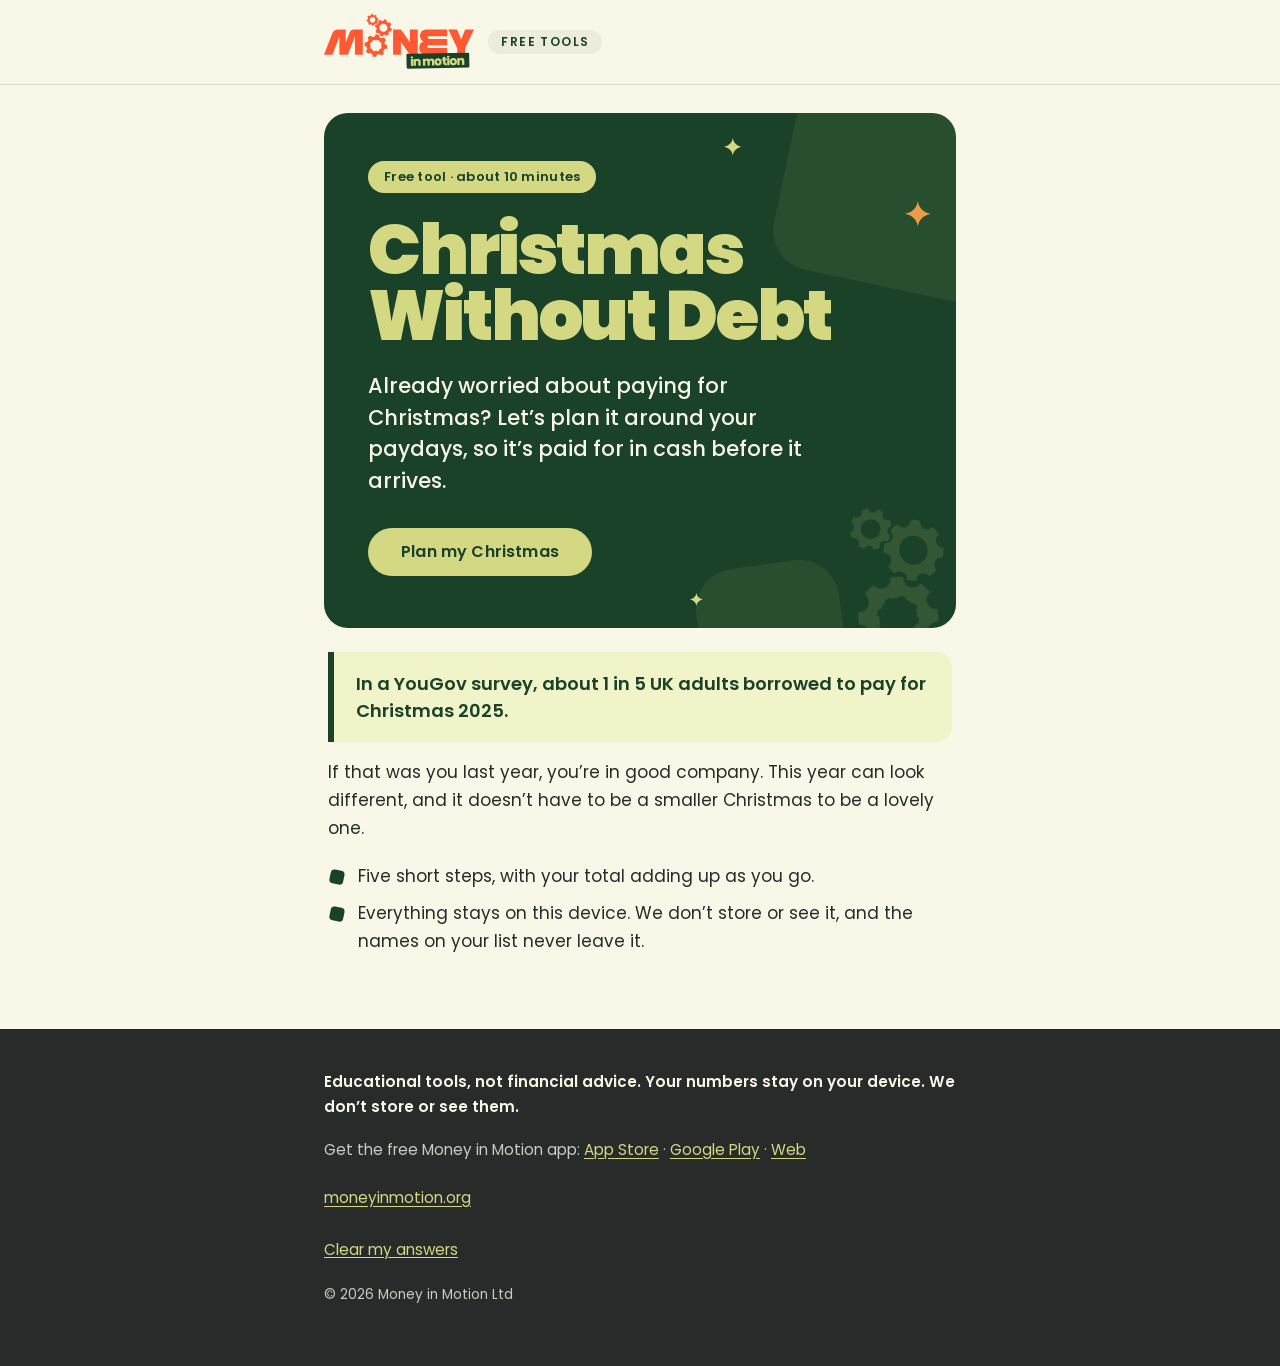
==== commit d049e31e: "Restyle Christmas Without Debt to Brand Guide 2.0 The Christmas page now follows the Money in Motion" ====
--- a/christmas/index.html
+++ b/christmas/index.html
@@ -9,19 +9,26 @@
   <meta property="og:title" content="Christmas Without Debt">
   <meta property="og:description" content="Plan Christmas around your paydays and pay for it in cash. Free and private.">
   <meta name="referrer" content="strict-origin-when-cross-origin">
-  <link rel="icon" href="../assets/favicon.svg" type="image/svg+xml">
+  <meta name="theme-color" content="#F9F7E7" media="(prefers-color-scheme: light)">
+  <meta name="theme-color" content="#10281A" media="(prefers-color-scheme: dark)">
+  <link rel="icon" href="../assets/brand/gear-mark.svg" type="image/svg+xml">
+  <link rel="apple-touch-icon" href="../assets/brand/app-icon-512.png">
+  <link rel="preload" href="../assets/brand/fonts/poppins-latin-400-normal.woff2" as="font" type="font/woff2" crossorigin>
+  <link rel="preload" href="../assets/brand/fonts/poppins-latin-900-normal.woff2" as="font" type="font/woff2" crossorigin>
   <link rel="stylesheet" href="../assets/styles.css">
   <link rel="stylesheet" href="christmas.css">
 </head>
 <body data-mim-storage="mim.christmas.v1">
   <a class="skip-link" href="#main">Skip to the planner</a>
 
-  <header class="site-header">
+  <header class="site-header xm-header">
     <div class="container">
-      <a class="brand" href="../">
-        <img class="brand-mark" src="../assets/favicon.svg" alt="" width="32" height="32">
-        <span>Money in Motion</span>
-        <span class="brand-sub">Free tools</span>
+      <a class="brand xm-brand" href="../">
+        <picture>
+          <source srcset="../assets/brand/logo-on-dark.svg" media="(prefers-color-scheme: dark)">
+          <img class="xm-logo" src="../assets/brand/logo.svg" alt="Money in Motion" width="150" height="56">
+        </picture>
+        <span class="xm-brand-sub">Free tools</span>
       </a>
     </div>
   </header>
--- a/christmas/christmas.css
+++ b/christmas/christmas.css
@@ -1,271 +1,564 @@
 /* =====================================================================
    Christmas Without Debt
-   Sits on top of /assets/styles.css and uses its colour variables, so
-   dark mode and any rebrand carry straight through. The two seasonal
-   colours below (berry and gold) follow the same light/dark pattern and
-   are mostly decoration; where berry is used for text it keeps AA contrast.
-   ===================================================================== */
+   Styled to the Money in Motion Brand Guide 2.0 (August 2026).
+
+   Sits on top of /assets/styles.css. The first block swaps the shared
+   colour, font and shape settings for the brand's, for this page only,
+   so the shared parts (buttons, cards, the footer, the PDF sheet) follow.
+   Everything after that uses those settings, never raw colours, so dark
+   mode and any later brand change still work from one place.
+   ===================================================================== */
+
+/* ----- Type -----
+   The brand typeface is Mava MotionEV. Its web licence isn't confirmed yet
+   (Brand Guide, section 12), so the page uses the guide's approved backup,
+   Poppins (SIL Open Font Licence), served from this site so no font service
+   sees who's visiting. Mava is first in the list, so a device that has it
+   installed uses it. Four weights only, as the guide asks. */
+@font-face { font-family: 'Poppins'; font-style: normal; font-weight: 400; font-display: swap; src: url(../assets/brand/fonts/poppins-latin-400-normal.woff2) format('woff2'); }
+@font-face { font-family: 'Poppins'; font-style: normal; font-weight: 500; font-display: swap; src: url(../assets/brand/fonts/poppins-latin-500-normal.woff2) format('woff2'); }
+@font-face { font-family: 'Poppins'; font-style: normal; font-weight: 600; font-display: swap; src: url(../assets/brand/fonts/poppins-latin-600-normal.woff2) format('woff2'); }
+@font-face { font-family: 'Poppins'; font-style: normal; font-weight: 900; font-display: swap; src: url(../assets/brand/fonts/poppins-latin-900-normal.woff2) format('woff2'); }
 
 :root {
-  --xm-berry-light: #a3243b;
-  --xm-berry-soft-light: #fbe7ea;
-  --xm-gold-light: #b7861b;
-  --xm-gold-soft-light: #fbf1d9;
-
-  --xm-berry-dark: #f39aa8;
-  --xm-berry-soft-dark: #3b2128;
-  --xm-gold-dark: #e8c46a;
-  --xm-gold-soft-dark: #3a3120;
-
-  --xm-berry: var(--xm-berry-light);
-  --xm-berry-soft: var(--xm-berry-soft-light);
-  --xm-gold: var(--xm-gold-light);
-  --xm-gold-soft: var(--xm-gold-soft-light);
-}
+  /* The brand palette (section 3). Deep Forest and Warm Cream do most of
+     the work, Motion Orange is the shout (once per screen, never text). */
+  --mim-forest: #194229;
+  --mim-cream: #F9F7E7;
+  --mim-orange: #FF5933;
+  --mim-lime: #D4D882;
+  --mim-ink: #272B2A;
+  --mim-purple: #B188D8;
+  --mim-sky: #8DC3D8;
+  --mim-amber: #EC9C48;
+  /* Tints and shades, which stay in the family */
+  --mim-lime-pale: #F1F3C8;
+  --mim-forest-deep: #10281A;
+
+  --font-body: 'Mava MotionEV', 'Poppins', 'Helvetica Neue', Arial, sans-serif;
+  --font-heading: var(--font-body);
+  --radius: 24px;        /* cards, panels */
+  --radius-small: 8px;   /* tags, inputs */
+  --radius-medium: 16px; /* small cards */
+
+  /* Light mode: Warm Cream page, white cards, Ink to read, Deep Forest to lead */
+  --bg-light: #F9F7E7;
+  --surface-light: #FFFFFF;
+  --surface-alt-light: #ECECDC;
+  --text-light: #272B2A;
+  --text-muted-light: #4C6C58;
+  --border-light: rgba(25, 66, 41, 0.16);
+  --primary-light: #194229;
+  --primary-hover-light: #0F2C1A;
+  --on-primary-light: #F9F7E7;
+  --primary-soft-light: #F1F3C8;
+  --accent-light: #C2331A;       /* readable orange, for problems only */
+  --on-accent-light: #FFFFFF;
+  --accent-soft-light: #FFE6DE;
+  --care-bg-light: #E3F0F5;      /* Sky Blue, the calm colour */
+  --care-border-light: #8DC3D8;
+  --focus-light: #194229;
+  --shadow-light: rgba(25, 66, 41, 0.08);
+
+  /* Dark mode: the brand's Deep Forest sections, with Fresh Lime to lead */
+  --bg-dark: #10281A;
+  --surface-dark: #194229;
+  --surface-alt-dark: #294F36;
+  --text-dark: #F9F7E7;
+  --text-muted-dark: #C3CCB9;
+  --border-dark: rgba(249, 247, 231, 0.18);
+  --primary-dark: #D4D882;
+  --primary-hover-dark: #E2E5A3;
+  --on-primary-dark: #194229;
+  --primary-soft-dark: rgba(212, 216, 130, 0.16);
+  --accent-dark: #FFA894;
+  --on-accent-dark: #194229;
+  --accent-soft-dark: rgba(255, 89, 51, 0.16);
+  --care-bg-dark: rgba(141, 195, 216, 0.14);
+  --care-border-dark: #8DC3D8;
+  --focus-dark: #D4D882;
+  --shadow-dark: rgba(0, 0, 0, 0.3);
+
+  /* This page's own settings, light mode */
+  --xm-heading: var(--mim-forest);
+  --xm-field: #708A7A;                 /* input and control edges: 3:1 or more */
+  --xm-track: rgba(25, 66, 41, 0.14);
+  --xm-quiet: var(--surface-alt-light);
+  /* Feature blocks ("bands"): Deep Forest with Fresh Lime and Cream */
+  --xm-band: var(--mim-forest);
+  --xm-band-text: var(--mim-cream);
+  --xm-band-muted: #C3CCB9;
+  --xm-band-heading: var(--mim-lime);
+  --xm-band-line: rgba(249, 247, 231, 0.18);
+  --xm-band-btn: var(--mim-lime);
+  --xm-band-btn-text: var(--mim-forest);
+  --xm-band-pill: var(--mim-lime);
+  --xm-band-pill-text: var(--mim-forest);
+  --xm-band-shape: rgba(212, 216, 130, 0.08);
+  --xm-band-gears: rgba(212, 216, 130, 0.14);
+  --xm-spark-1: var(--mim-lime);
+  --xm-spark-2: var(--mim-amber);
+  --xm-short-bg: transparent;
+  --xm-short-text: var(--mim-amber);   /* 5.1:1 on Deep Forest */
+}
+
 @media (prefers-color-scheme: dark) {
   :root {
-    --xm-berry: var(--xm-berry-dark);
-    --xm-berry-soft: var(--xm-berry-soft-dark);
-    --xm-gold: var(--xm-gold-dark);
-    --xm-gold-soft: var(--xm-gold-soft-dark);
+    --xm-heading: var(--mim-lime);
+    --xm-field: #899C88;
+    --xm-track: rgba(249, 247, 231, 0.16);
+    --xm-quiet: var(--surface-alt-dark);
+    /* Feature blocks turn to Fresh Lime with Deep Forest: Forest on Lime */
+    --xm-band: var(--mim-lime);
+    --xm-band-text: var(--mim-forest);
+    --xm-band-muted: #3B5A41;
+    --xm-band-heading: var(--mim-forest);
+    --xm-band-line: rgba(25, 66, 41, 0.2);
+    --xm-band-btn: var(--mim-forest);
+    --xm-band-btn-text: var(--mim-cream);
+    --xm-band-pill: var(--mim-forest);
+    --xm-band-pill-text: var(--mim-lime);
+    --xm-band-shape: rgba(25, 66, 41, 0.07);
+    --xm-band-gears: rgba(25, 66, 41, 0.12);
+    --xm-spark-1: var(--mim-forest);
+    --xm-spark-2: var(--mim-orange);
+    --xm-short-bg: var(--mim-amber);
+    --xm-short-text: var(--mim-ink);   /* 6.4:1 on Warm Amber */
   }
 }
 
-.xm { padding: 2rem 0 0; }
-.xm-screen > * + * { margin-top: 1.25rem; }
-
-/* ----- Form controls the shared styles don't cover ----- */
-
+/* =====================================================================
+   Page basics: type scale (section 4) and the shared pieces, re-tuned
+   ===================================================================== */
+
+body {
+  font-family: var(--font-body);
+  font-size: 17px;
+  line-height: 1.65;
+  -webkit-font-smoothing: antialiased;
+}
+h1, h2, h3, .h1, .h2, .h3 { font-family: var(--font-heading); color: var(--xm-heading); }
+h1, .h1 { font-weight: 900; letter-spacing: -0.022em; line-height: 1.02; }
+h2, .h2 { font-weight: 900; letter-spacing: -0.015em; line-height: 1.1; }
+h3, .h3 { font-size: clamp(1.25rem, 2.4vw, 1.45rem); font-weight: 600; letter-spacing: -0.01em; line-height: 1.25; }
+strong { font-weight: 600; }
+a { color: var(--primary); text-underline-offset: 3px; }
+:focus-visible { outline: 3px solid var(--focus); outline-offset: 3px; }
+.small { font-size: 15px; line-height: 1.55; }
+.muted { color: var(--text-muted); }
+
+.skip-link { background: var(--primary); color: var(--on-primary); border-radius: 999px; font-weight: 600; }
+
+/* Header: the logo, never the name typed out (section 2) */
+.xm-header {
+  padding: 0.85rem 0;
+  border-bottom: 1px solid var(--border);
+  background: var(--bg);
+}
+.xm-header .container { display: flex; align-items: center; }
+.xm-brand { gap: 0.9rem; min-height: 56px; }
+.xm-brand picture { display: block; line-height: 0; }
+/* At least 110px wide, the guide's minimum for the full lockup */
+.xm-logo { display: block; width: 136px; height: auto; }
+@media (min-width: 40rem) { .xm-logo { width: 150px; } }
+.xm-brand-sub {
+  padding: 0.3rem 0.8rem;
+  border-radius: 999px;
+  background: var(--xm-quiet);
+  color: var(--xm-heading);
+  font-family: var(--font-body);
+  font-size: 12px;
+  font-weight: 600;
+  letter-spacing: 0.12em;
+  line-height: 1.2;
+  text-transform: uppercase;
+}
+
+/* Buttons: pill, SemiBold, sentence case. Deep Forest on light, Fresh Lime on dark. */
+.xm .btn, .site-footer .btn {
+  min-height: 3rem;
+  padding: 0.8rem 1.75rem;
+  border: 0;
+  font-size: 16px;
+  font-weight: 600;
+  letter-spacing: 0.01em;
+}
+.xm .btn-primary { background: var(--primary); color: var(--on-primary); }
+.xm .btn-primary:hover { background: var(--primary-hover); color: var(--on-primary); }
+.xm .btn-secondary { background: transparent; color: var(--primary); box-shadow: inset 0 0 0 2px var(--primary); }
+.xm .btn-secondary:hover { background: var(--primary-soft); color: var(--primary); }
+.xm .link-button { color: var(--primary); font-weight: 500; text-underline-offset: 3px; }
+
+/* Cards: white, 24px corners, no shadow; the cream page does the framing */
+.xm .card {
+  border: 0;
+  border-radius: var(--radius);
+  box-shadow: none;
+  padding: 1.5rem;
+}
+@media (min-width: 40rem) { .xm .card { padding: 2.5rem; } }
+.xm .card-quiet { background: var(--xm-quiet); }
+
+/* Form fields: 8px corners, an edge you can see */
+.xm input[type="text"],
+.xm input[type="email"],
 .xm input[type="date"],
 .xm select,
 .xm textarea {
   width: 100%;
   min-height: 3.25rem;
   padding: 0.7rem 1rem;
-  border: 2px solid var(--border);
+  border: 2px solid var(--xm-field);
   border-radius: var(--radius-small);
   background: var(--surface);
   color: var(--text);
   font: inherit;
-}
-.xm textarea { min-height: 11rem; line-height: 1.5; resize: vertical; }
+  font-size: 17px;
+}
+.xm textarea { min-height: 11rem; line-height: 1.6; resize: vertical; }
 .xm input[type="date"] { -webkit-appearance: none; appearance: none; text-align: left; max-width: 16rem; }
 .xm input[type="date"]::-webkit-date-and-time-value { text-align: left; }
 .xm input:focus, .xm select:focus, .xm textarea:focus { border-color: var(--primary); }
 .xm input[aria-invalid="true"] { border-color: var(--accent); }
-.xm .field label { line-height: 1.35; }
+.xm ::placeholder { color: var(--text-muted); opacity: 0.8; }
+.xm .field label { font-weight: 600; line-height: 1.35; }
+.xm .optional { font-weight: 400; color: var(--text-muted); }
+.xm .form-status { font-weight: 600; }
+
+/* Tick boxes and radio choices as soft cards */
+.xm .check {
+  min-height: 3.5rem;
+  margin-bottom: 0.6rem;
+  padding: 0.95rem 1.1rem;
+  border: 2px solid var(--border);
+  border-radius: var(--radius-medium);
+  background: var(--surface);
+  font-weight: 600;
+}
+@media (hover: hover) { .xm .check:hover { border-color: var(--xm-field); } }
+.xm .check:has(input:checked) { border-color: var(--primary); background: var(--primary-soft); }
+.xm .check input { width: 1.35rem; height: 1.35rem; accent-color: var(--primary); }
+
+/* =====================================================================
+   Shared helpers on this page
+   ===================================================================== */
+
+.xm { padding: 1.75rem 0 0; }
+.xm-screen > * + * { margin-top: 1.25rem; }
 
 .xm-hint {
   display: block;
   margin: 0.1rem 0 0.35rem;
-  font-size: 0.95rem;
+  font-size: 15px;
   font-weight: 400;
+  line-height: 1.5;
   color: var(--text-muted);
 }
 p.xm-hint { margin: 0.25rem 0 0.75rem; }
 .xm-legend, .xm-sub {
   font-family: var(--font-heading);
-  font-size: 1.3rem;
-  font-weight: 700;
+  font-size: clamp(1.25rem, 2.4vw, 1.45rem);
+  font-weight: 600;
+  letter-spacing: -0.01em;
   line-height: 1.25;
-}
-.xm-sub { margin: 2rem 0 0.3rem; }
-.xm-title { font-size: clamp(1.7rem, 5.5vw, 2.2rem); }
-.xm-note { font-weight: 600; color: var(--text); }
+  color: var(--xm-heading);
+}
+.xm-sub { margin: 2.5rem 0 0.4rem; }
+.xm-note { font-weight: 600; }
 .xm-note-quiet, .xm-tip {
-  margin-top: 1.25rem;
-  padding: 0.85rem 1rem;
-  border-radius: var(--radius-small);
-  background: var(--surface-alt);
-  font-size: 1rem;
-}
+  margin-top: 1.5rem;
+  padding: 1rem 1.25rem;
+  border-radius: var(--radius-medium);
+  background: var(--xm-quiet);
+  font-size: 15px;
+}
+.xm-tip { background: var(--primary-soft); color: var(--text); }
 .xm-status { margin: 1rem 0 0; color: var(--text-muted); }
-.xm-error { margin: 0.3rem 0 0; font-size: 0.95rem; font-weight: 600; color: var(--accent); }
-
-/* ----- Little festive touches ----- */
-
-.xm-star { width: 1.4rem; height: 1.4rem; fill: var(--xm-gold); flex: none; vertical-align: -0.2em; }
-.xm-star-small { width: 1rem; height: 1rem; vertical-align: -0.12em; }
-.xm-star-big { width: 2.4rem; height: 2.4rem; }
-
-.xm-hero {
+.xm-error { margin: 0.3rem 0 0; font-size: 15px; font-weight: 600; color: var(--accent); }
+
+/* Labels: SemiBold, small capitals, spaced (section 4) */
+.xm-step-count, .xm-chips-label, .xm-tile dt, .xm-big-label {
+  font-size: 12px;
+  font-weight: 600;
+  letter-spacing: 0.12em;
+  line-height: 1.2;
+  text-transform: uppercase;
+}
+
+/* A "band" is a Deep Forest feature block (Fresh Lime in dark mode) */
+.xm-band {
   position: relative;
-  padding: 1.75rem 1.25rem 1.5rem;
-  border: 1px solid var(--border);
+  overflow: hidden;
+  isolation: isolate;
   border-radius: var(--radius);
-  background:
-    radial-gradient(circle at 92% 12%, var(--xm-gold-soft) 0 3.5rem, transparent 3.6rem),
-    var(--surface);
-  box-shadow: 0 1px 2px var(--shadow), 0 8px 24px var(--shadow);
-  overflow: hidden;
-}
-/* A ribbon along the top: berry, gold and evergreen */
-.xm-hero::before {
+  background: var(--xm-band);
+  color: var(--xm-band-text);
+}
+.xm-band h1, .xm-band h2, .xm-band h3 { color: var(--xm-band-heading); }
+.xm-band a, .xm-band .link-button { color: var(--xm-band-heading); }
+.xm-band .btn-primary { background: var(--xm-band-btn); color: var(--xm-band-btn-text); }
+.xm-band .btn-primary:hover { background: var(--xm-band-btn); color: var(--xm-band-btn-text); filter: brightness(1.06); }
+.xm-band .btn-secondary { color: var(--xm-band-text); box-shadow: inset 0 0 0 2px var(--xm-band-text); }
+.xm-band .btn-secondary:hover { background: var(--xm-band-line); color: var(--xm-band-text); }
+.xm-band :focus-visible { outline-color: var(--xm-band-heading); }
+
+/* Graphic language (section 5): soft squircles and the gear cluster,
+   in one flat tint, cropped by the edge. Background only. */
+.xm-shape, .xm-gears { position: absolute; z-index: -1; pointer-events: none; }
+.xm-shape { border-radius: 40px; background: var(--xm-band-shape); }
+.xm-shape-1 { width: 15rem; height: 15rem; right: -4.5rem; top: -4rem; transform: rotate(12deg); }
+.xm-shape-2 { width: 9rem; height: 9rem; right: 7rem; bottom: -5rem; transform: rotate(-8deg); }
+.xm-gears {
+  right: -2.5rem;
+  bottom: -3rem;
+  width: 12rem;
+  height: 12rem;
+  background: var(--xm-band-gears);
+  -webkit-mask: url(../assets/brand/gear-mark.svg) center / contain no-repeat;
+  mask: url(../assets/brand/gear-mark.svg) center / contain no-repeat;
+  transform: rotate(-10deg);
+}
+
+/* The seasonal touch: a few four-point sparkles */
+.xm-sparkle { position: absolute; z-index: -1; width: 1.1rem; height: 1.1rem; fill: var(--xm-spark-1); pointer-events: none; }
+.xm-sparkle-1 { top: 1.25rem; right: 1.5rem; }
+@media (min-width: 40rem) { .xm-sparkle-1 { top: 1.6rem; right: 34%; } }
+.xm-sparkle-2 { top: 5.5rem; right: 1.6rem; width: 1.6rem; height: 1.6rem; fill: var(--xm-spark-2); }
+.xm-sparkle-3 { bottom: 1.4rem; right: 40%; width: 0.8rem; height: 0.8rem; }
+
+/* =====================================================================
+   The first screen
+   ===================================================================== */
+
+.xm-hero { padding: 2rem 1.5rem 2.25rem; }
+@media (min-width: 40rem) { .xm-hero { padding: 3rem 2.75rem 3.25rem; } }
+.xm-hero-inner { position: relative; max-width: 34rem; }
+.xm-chip-label {
+  display: inline-block;
+  margin: 0 0 1.5rem;
+  padding: 0.45rem 1rem;
+  border-radius: 999px;
+  background: var(--xm-band-pill);
+  color: var(--xm-band-pill-text);
+  font-size: 13px;
+  font-weight: 600;
+  letter-spacing: 0.02em;
+  line-height: 1.3;
+}
+/* Display type: Black, big and tight (section 4) */
+.xm-display {
+  margin: 0 0 1.25rem;
+  font-size: clamp(2.6rem, 11vw, 4.4rem);
+  font-weight: 900;
+  line-height: 0.95;
+  letter-spacing: -0.03em;
+  text-wrap: balance;
+}
+.xm-hero-lead { margin: 0; max-width: 30rem; font-size: clamp(18px, 2.2vw, 21px); font-weight: 500; line-height: 1.5; }
+.xm-hero-actions { margin-top: 2rem; }
+.xm-hero-actions .btn { min-width: 14rem; }
+
+.xm-about { margin-top: 1.5rem; padding: 0 0.25rem; }
+.xm-stat {
+  margin: 0 0 1rem;
+  padding: 1.1rem 1.25rem 1.1rem 1.4rem;
+  border-left: 6px solid var(--xm-heading);
+  border-radius: 0 var(--radius-medium) var(--radius-medium) 0;
+  background: var(--primary-soft);
+  color: var(--xm-heading);
+  font-size: 18px;
+  font-weight: 600;
+  line-height: 1.5;
+}
+.xm-about-text { max-width: 38rem; }
+.xm-points { margin: 1.25rem 0 0; padding: 0; list-style: none; }
+.xm-points li { position: relative; margin-bottom: 0.6rem; padding-left: 1.9rem; }
+.xm-points li::before {
   content: "";
   position: absolute;
-  left: 0; right: 0; top: 0;
-  height: 6px;
-  background: linear-gradient(90deg, var(--xm-berry) 0 33%, var(--xm-gold) 33% 66%, var(--primary) 66%);
-}
-@media (min-width: 40rem) { .xm-hero { padding: 2.25rem 2rem 2rem; } }
-.xm-hero .eyebrow { color: var(--xm-berry); }
-.xm-stat {
-  padding: 0.75rem 1rem;
-  border-left: 4px solid var(--xm-berry);
-  border-radius: 0 var(--radius-small) var(--radius-small) 0;
-  background: var(--xm-berry-soft);
-  font-weight: 600;
-}
-.xm-intro-buttons { margin-top: 1.5rem; }
+  left: 0.15rem;
+  top: 0.5rem;
+  width: 0.85rem;
+  height: 0.85rem;
+  border-radius: 4px;
+  background: var(--xm-heading);
+  transform: rotate(12deg);
+}
 .xm-again { margin-top: 1rem; }
 
-/* ----- Top of every step: back, count, progress ----- */
-
-.xm-top .quiz-top { margin-bottom: 0.5rem; }
-.xm-top .progress { margin-bottom: 0; }
-
-/* ----- The running total ----- */
-
-.xm-summary {
-  padding: 0.35rem;
-  border: 1px solid var(--border);
-  border-radius: var(--radius);
-  background: var(--surface-alt);
-}
+/* =====================================================================
+   Top of every step: back, the count and a five-part progress bar
+   ===================================================================== */
+
+.xm-top-row { display: flex; align-items: center; justify-content: space-between; gap: 1rem; margin-bottom: 0.65rem; }
+.xm-back {
+  display: inline-flex;
+  align-items: center;
+  gap: 0.35rem;
+  min-height: 44px;
+  padding: 0 1rem 0 0.75rem;
+  border: 0;
+  border-radius: 999px;
+  background: var(--xm-quiet);
+  color: var(--xm-heading);
+  font: inherit;
+  font-size: 15px;
+  font-weight: 600;
+  cursor: pointer;
+}
+.xm-back:hover { background: var(--primary-soft); }
+.xm-step-count { color: var(--text-muted); }
+.xm-progress { display: grid; grid-template-columns: repeat(5, 1fr); gap: 6px; }
+.xm-progress-step { height: 8px; border-radius: 999px; background: var(--xm-track); }
+.xm-progress-step.is-done, .xm-progress-step.is-current { background: var(--primary); }
+
+/* The running total: a feature block that stays in view */
+.xm-summary { padding: 0.5rem; border-radius: var(--radius); background: var(--xm-band); color: var(--xm-band-text); }
 @media (min-height: 36rem) {
-  .xm-summary { position: sticky; top: 0.5rem; z-index: 3; box-shadow: 0 6px 18px var(--shadow); }
-}
-.xm-summary-grid { display: grid; grid-template-columns: repeat(3, minmax(0, 1fr)); gap: 0.3rem; margin: 0; }
-.xm-tile {
-  display: flex;
-  flex-direction: column;
-  min-width: 0;
-  padding: 0.35rem 0.5rem 0.4rem;
-  border-radius: var(--radius-small);
-  background: var(--surface);
-}
-.xm-tile dt { font-size: 0.78rem; line-height: 1.2; color: var(--text-muted); }
+  .xm-summary { position: sticky; top: 0.5rem; z-index: 3; box-shadow: 0 10px 24px var(--shadow); }
+}
+.xm-summary-grid { display: grid; grid-template-columns: repeat(3, minmax(0, 1fr)); gap: 0.25rem; margin: 0; }
+.xm-tile { display: flex; flex-direction: column; min-width: 0; padding: 0.45rem 0.6rem 0.5rem; border-radius: var(--radius-medium); }
+.xm-tile dt { color: var(--xm-band-muted); font-size: 10.5px; letter-spacing: 0.1em; }
 .xm-tile dd {
   margin: auto 0 0;
-  padding-top: 0.1rem;
+  padding-top: 0.2rem;
   overflow: hidden;
-  font-size: 1.05rem;
-  font-weight: 700;
+  font-size: 1.15rem;
+  font-weight: 900;
+  letter-spacing: -0.01em;
+  line-height: 1.15;
   font-variant-numeric: tabular-nums;
   white-space: nowrap;
   text-overflow: ellipsis;
 }
 @media (min-width: 40rem) {
-  .xm-summary { padding: 0.5rem; }
-  .xm-summary-grid { gap: 0.45rem; }
-  .xm-tile { padding: 0.45rem 0.75rem 0.5rem; }
-  .xm-tile dt { font-size: 0.85rem; }
-  .xm-tile dd { font-size: 1.25rem; }
-}
-.xm-tile-gap.is-short { background: var(--accent-soft); }
-.xm-tile-gap.is-spare, .xm-tile-gap.is-even { background: var(--primary-soft); box-shadow: inset 0 0 0 2px var(--primary); }
-.xm-tile-gap.is-spare dd, .xm-tile-gap.is-even dd { color: var(--primary); }
-.xm-tile-gap.is-none dd { font-weight: 500; color: var(--text-muted); }
-
-/* ----- Step 1 ----- */
+  .xm-summary { padding: 0.6rem; }
+  .xm-tile { padding: 0.55rem 1rem 0.6rem; }
+  .xm-tile dt { font-size: 12px; letter-spacing: 0.12em; }
+  .xm-tile dd { font-size: 1.5rem; }
+}
+.xm-tile-gap.is-short { background: var(--xm-short-bg); box-shadow: inset 0 0 0 2px var(--mim-amber); }
+.xm-tile-gap.is-short dt, .xm-tile-gap.is-short dd { color: var(--xm-short-text); }
+.xm-tile-gap.is-spare, .xm-tile-gap.is-even { background: var(--xm-band-pill); }
+.xm-tile-gap.is-spare dt, .xm-tile-gap.is-even dt, .xm-tile-gap.is-spare dd, .xm-tile-gap.is-even dd { color: var(--xm-band-pill-text); }
+.xm-tile-gap.is-none dd { font-weight: 500; color: var(--xm-band-muted); }
+
+/* The step card and its heading. The orange number is this screen's one
+   Motion Orange element (Ink on Orange, 4.6:1). */
+.xm-step-head { display: flex; align-items: flex-start; gap: 1rem; margin-bottom: 1rem; }
+.xm-step-num {
+  display: inline-flex;
+  flex: none;
+  align-items: center;
+  justify-content: center;
+  width: 3rem;
+  height: 3rem;
+  margin-top: 0.1rem;
+  border-radius: 14px;
+  background: var(--mim-orange);
+  color: var(--mim-ink);
+  font-size: 1.5rem;
+  font-weight: 900;
+  line-height: 1;
+  transform: rotate(-6deg);
+}
+.xm-title { margin: 0; font-size: clamp(1.85rem, 6vw, 2.5rem); line-height: 1.05; text-wrap: balance; }
+@media (min-width: 40rem) { .xm-step-num { width: 3.5rem; height: 3.5rem; font-size: 1.75rem; border-radius: 16px; } }
+/* The standfirst under each step's heading: Medium, a little larger */
+.xm-step-head + p { font-size: 18px; font-weight: 500; line-height: 1.5; color: var(--text); }
+
+/* =====================================================================
+   Step 1
+   ===================================================================== */
 
 .xm-calendar {
-  margin: 1.25rem 0 1.5rem;
-  padding: 1rem 1.1rem;
-  border-radius: var(--radius-small);
-  background: var(--xm-gold-soft);
-}
-.xm-countdown {
-  margin: 0 0 0.35rem;
-  font-family: var(--font-heading);
-  font-size: clamp(1.5rem, 5.5vw, 1.9rem);
-  line-height: 1.2;
-}
-.xm-countdown-value { font-weight: 700; white-space: nowrap; }
+  position: relative;
+  margin: 1.5rem 0 2rem;
+  padding: 1.25rem 1.4rem;
+  border-radius: var(--radius-medium);
+  background: var(--primary-soft);
+}
+.xm-countdown { margin: 0 0 0.35rem; font-size: clamp(1.5rem, 5.5vw, 1.9rem); line-height: 1.15; letter-spacing: -0.015em; color: var(--xm-heading); }
+.xm-countdown-value { font-weight: 900; white-space: nowrap; }
+.xm-countdown-label { font-weight: 500; }
 .xm-countdown-note { margin: 0 0 0.25rem; font-weight: 600; }
-.xm-dates { margin: 0; color: var(--text); }
+.xm-dates { margin: 0; font-size: 15px; color: var(--text); }
 
 .xm-radios { margin-top: 0; }
 .xm-radios legend { padding: 0; margin-bottom: 0.15rem; }
 .xm-radio-grid { display: grid; gap: 0.6rem; grid-template-columns: 1fr; }
 @media (min-width: 30rem) { .xm-radio-grid { grid-template-columns: 1fr 1fr; } }
 .xm .xm-radio { margin-bottom: 0; min-height: 3.25rem; align-items: center; }
-.xm-next { margin-top: 1.25rem; }
-.xm-pay-status { margin: 0 0 1.25rem; padding: 0.85rem 1rem; border-radius: var(--radius-small); background: var(--surface-alt); }
-.xm-pay-status p { margin: 0; font-weight: 600; }
-.xm-pay-status p.xm-hint { margin: 0.35rem 0 0; font-weight: 400; }
-
-/* ----- Money lines ----- */
-
+.xm-next { margin-top: 1.5rem; }
+.xm-pay-status { margin: 0 0 1.5rem; padding: 1rem 1.25rem; border-radius: var(--radius-medium); background: var(--xm-quiet); }
+.xm-pay-status p { margin: 0; font-weight: 600; color: var(--xm-heading); }
+.xm-pay-status p.xm-hint { margin: 0.4rem 0 0; font-weight: 400; color: var(--text-muted); }
+
+/* Money lines: label on the left, £ box on the right */
 .xm-lines { margin: 0; }
 .xm-line {
   display: grid;
   grid-template-columns: minmax(0, 1fr) 7.5rem;
   gap: 0.25rem 1rem;
   align-items: center;
-  padding: 0.65rem 0;
+  padding: 0.75rem 0;
   border-bottom: 1px solid var(--border);
 }
 .xm-lines .xm-line:first-child { border-top: 1px solid var(--border); }
-.xm-line > label { font-weight: 600; line-height: 1.3; }
+.xm-line > label { font-weight: 600; line-height: 1.35; }
 .xm-line .xm-hint { margin-bottom: 0; }
 @media (min-width: 30rem) { .xm-line { grid-template-columns: minmax(0, 1fr) 9.5rem; } }
 
 .xm-money { position: relative; display: block; min-width: 0; }
 .xm-pound {
   position: absolute;
-  left: 0.8rem;
+  left: 0.85rem;
   top: 1.625rem; /* half the input's height */
   transform: translateY(-50%);
   font-weight: 600;
   color: var(--text-muted);
   pointer-events: none;
 }
-.xm .xm-money input {
-  width: 100%;
-  padding-left: 1.75rem;
-  padding-right: 0.6rem;
+.xm .xm-money input { padding-left: 1.85rem; padding-right: 0.6rem; font-variant-numeric: tabular-nums; }
+.xm-problem { display: block; font-size: 14px; font-weight: 600; line-height: 1.3; color: var(--accent); }
+.xm-problem:empty { display: none; }
+.xm-problem:not(:empty) { margin-top: 0.3rem; }
+
+.xm-total { margin-top: 1.5rem; padding: 1rem 1.25rem; border-radius: var(--radius-medium); background: var(--primary-soft); }
+.xm-total-row { display: flex; flex-wrap: wrap; align-items: center; justify-content: space-between; gap: 0.25rem 1rem; }
+.xm-total-label { font-weight: 600; color: var(--xm-heading); }
+.xm-total-value {
+  font-size: 2rem;
+  font-weight: 900;
+  letter-spacing: -0.02em;
+  line-height: 1.1;
+  color: var(--xm-heading);
   font-variant-numeric: tabular-nums;
 }
-.xm-problem { display: block; font-size: 0.85rem; font-weight: 600; line-height: 1.3; color: var(--accent); }
-.xm-problem:empty { display: none; }
-.xm-problem:not(:empty) { margin-top: 0.25rem; }
-
-.xm-total {
-  margin-top: 1.25rem;
-  padding: 0.85rem 1rem;
-  border-radius: var(--radius-small);
-  background: var(--primary-soft);
-}
-.xm-total-row { display: flex; flex-wrap: wrap; align-items: center; justify-content: space-between; gap: 0.25rem 1rem; }
-.xm-total-label { font-weight: 700; }
-.xm-total-value {
-  font-family: var(--font-heading);
-  font-size: 1.75rem;
-  font-weight: 700;
-  line-height: 1.1;
-  font-variant-numeric: tabular-nums;
-}
-.xm-total-note { margin: 0.25rem 0 0; font-size: 0.95rem; color: var(--text-muted); }
-
-/* ----- Step 2 ----- */
-
-.xm-chips-block { margin: 1.25rem 0 0.5rem; }
-.xm-chips-label { margin: 0 0 0.4rem; font-weight: 700; }
-.xm-chips { display: flex; flex-wrap: wrap; gap: 0.5rem; margin: 0 0 0.4rem; padding: 0; list-style: none; }
+.xm-total-note { margin: 0.25rem 0 0; font-size: 15px; color: var(--text-muted); }
+
+/* =====================================================================
+   Step 2
+   ===================================================================== */
+
+.xm-chips-block { margin: 1.5rem 0 0.5rem; }
+.xm-chips-label { margin: 0 0 0.6rem; color: var(--text-muted); }
+.xm-chips { display: flex; flex-wrap: wrap; gap: 0.5rem; margin: 0 0 0.5rem; padding: 0; list-style: none; }
+/* Pill chips: fully rounded, solid fill (section 5) */
 .xm-chip {
   min-height: 44px;
-  padding: 0.35rem 0.95rem;
-  border: 2px dashed var(--primary);
+  padding: 0.4rem 1.1rem;
+  border: 0;
   border-radius: 999px;
-  background: transparent;
-  color: var(--primary);
+  background: var(--mim-lime);
+  color: var(--mim-forest);
   font: inherit;
-  font-size: 1rem;
+  font-size: 15px;
   font-weight: 600;
   cursor: pointer;
 }
-@media (hover: hover) { .xm-chip:hover { background: var(--primary-soft); } }
+@media (hover: hover) { .xm-chip:hover { background: var(--mim-lime-pale); box-shadow: inset 0 0 0 2px var(--mim-lime); } }
 .xm-chip[disabled] { opacity: 0.5; cursor: not-allowed; }
 
 .xm-people { margin: 0; padding: 0; list-style: none; border-top: 1px solid var(--border); }
@@ -275,52 +568,54 @@
   grid-template-areas: "text budget" "actions actions";
   gap: 0 1rem;
   align-items: center;
-  padding: 0.6rem 0;
+  padding: 0.75rem 0;
   border-bottom: 1px solid var(--border);
 }
 @media (min-width: 36rem) {
   .xm-person { grid-template-columns: minmax(0, 1fr) auto auto; grid-template-areas: "text budget actions"; }
 }
-.xm-person.is-editing { margin: 0 -0.75rem; padding-left: 0.75rem; padding-right: 0.75rem; background: var(--primary-soft); border-radius: var(--radius-small); }
-.xm-person-text { grid-area: text; min-width: 0; line-height: 1.3; }
-.xm-person-name { display: block; font-weight: 700; overflow-wrap: anywhere; }
-.xm-person-meta { display: block; font-size: 0.95rem; color: var(--text-muted); overflow-wrap: anywhere; }
-.xm-person-budget { grid-area: budget; font-weight: 700; font-variant-numeric: tabular-nums; white-space: nowrap; }
+.xm-person.is-editing { margin: 0 -0.75rem; padding-left: 0.75rem; padding-right: 0.75rem; border-radius: var(--radius-small); background: var(--primary-soft); }
+.xm-person-text { grid-area: text; min-width: 0; line-height: 1.35; }
+.xm-person-name { display: block; font-weight: 600; color: var(--xm-heading); overflow-wrap: anywhere; }
+.xm-person-meta { display: block; font-size: 15px; color: var(--text-muted); overflow-wrap: anywhere; }
+.xm-person-budget { grid-area: budget; font-weight: 600; font-variant-numeric: tabular-nums; white-space: nowrap; }
 .xm-person-actions { grid-area: actions; display: flex; gap: 1.25rem; }
+.xm-person-actions .link-button { min-height: 40px; font-size: 15px; }
 
 .xm-add {
-  margin-top: 1.5rem;
-  padding: 1rem;
-  border: 1px solid var(--border);
+  margin-top: 1.75rem;
+  padding: 1.25rem;
   border-radius: var(--radius);
-  background: var(--surface-alt);
-}
-@media (min-width: 40rem) { .xm-add { padding: 1.5rem; } }
-.xm-add h2 { margin-bottom: 0.75rem; }
+  background: var(--xm-quiet);
+}
+@media (min-width: 40rem) { .xm-add { padding: 1.75rem; } }
+.xm-add h2 { margin-bottom: 1rem; }
 .xm-fields { display: grid; gap: 0 1rem; grid-template-columns: 1fr; }
 @media (min-width: 36rem) { .xm-fields { grid-template-columns: 1fr 1fr; } }
-.xm-add .field { margin-bottom: 0.75rem; }
+.xm-add .field { margin-bottom: 0.85rem; }
 .xm-add .xm-money { max-width: 12rem; }
 
-/* ----- Step 3 ----- */
+/* =====================================================================
+   Step 3
+   ===================================================================== */
 
 .xm-rows { margin: 0; padding: 0; list-style: none; }
 .xm-row {
   display: grid;
-  grid-template-columns: minmax(0, 1fr) 7.5rem 2.75rem;
+  grid-template-columns: minmax(0, 1fr) 7.5rem 3rem;
   gap: 0.5rem;
   align-items: start;
   margin-bottom: 0.6rem;
 }
-@media (min-width: 36rem) { .xm-row { grid-template-columns: minmax(0, 1fr) 9.5rem 2.75rem; } }
+@media (min-width: 36rem) { .xm-row { grid-template-columns: minmax(0, 1fr) 9.5rem 3rem; } }
 .xm-remove {
   display: inline-flex;
   align-items: center;
   justify-content: center;
-  width: 2.75rem;
+  width: 3rem;
   height: 3.25rem;
   padding: 0;
-  border: 2px solid var(--border);
+  border: 2px solid var(--xm-field);
   border-radius: var(--radius-small);
   background: var(--surface);
   color: var(--text-muted);
@@ -333,70 +628,99 @@
 .xm-add-row { margin: 0.25rem 0 0; }
 .xm-add-line {
   min-height: 44px;
-  padding: 0;
+  padding: 0.4rem 1.1rem;
   border: 0;
-  background: none;
-  color: var(--primary);
+  border-radius: 999px;
+  background: var(--xm-quiet);
+  color: var(--xm-heading);
   font: inherit;
-  font-weight: 650;
+  font-size: 15px;
+  font-weight: 600;
   cursor: pointer;
 }
-@media (hover: hover) { .xm-add-line:hover { color: var(--primary-hover); text-decoration: underline; } }
+@media (hover: hover) { .xm-add-line:hover { background: var(--primary-soft); } }
 .xm-add-line[disabled] { opacity: 0.5; cursor: not-allowed; }
 
-/* ----- Step 4 ----- */
-
-.xm-worried { margin: 1.25rem 0 0; }
+/* =====================================================================
+   Step 4
+   ===================================================================== */
+
+/* The purple brace opens a question the reader answers (section 5) */
+.xm-reflect { display: flex; align-items: stretch; gap: 0.75rem; margin: 1.5rem 0 0; }
+.xm-brace {
+  flex: none;
+  display: flex;
+  align-items: center;
+  font-size: 4.5rem;
+  font-weight: 400;
+  line-height: 0.8;
+  color: var(--mim-purple);
+}
+.xm-reflect .xm-worried { flex: 1; min-width: 0; }
+.xm-worried { margin: 0; }
 .xm-worried .check { margin-bottom: 0; }
 .xm-worried .xm-hint { margin: 0.2rem 0 0; }
-.xm-care { margin-top: 1rem; }
-
-.xm-bigs { display: grid; gap: 0.75rem; grid-template-columns: 1fr; margin-top: 1.5rem; }
+.xm .care-box {
+  margin-top: 1rem;
+  padding: 1.5rem;
+  border: 0;
+  border-left: 6px solid var(--care-border);
+  border-radius: 0 var(--radius) var(--radius) 0;
+  background: var(--care-bg);
+}
+.xm .care-box h2 { margin-bottom: 0.6rem; font-size: clamp(1.3rem, 3vw, 1.55rem); font-weight: 900; }
+.xm .help-list li { border-radius: var(--radius-medium); background: var(--surface); }
+.xm .help-list a { font-size: 17px; font-weight: 600; }
+.xm .help-list p { font-size: 15px; }
+
+.xm-bigs { display: grid; gap: 0.75rem; grid-template-columns: 1fr; margin-top: 1.75rem; }
 @media (min-width: 30rem) { .xm-bigs { grid-template-columns: 1fr 1fr; } }
-.xm-big { padding: 1rem 1.1rem; border-radius: var(--radius-small); background: var(--surface-alt); }
-.xm-big-label { margin: 0; font-weight: 700; }
+.xm-big { padding: 1.1rem 1.25rem 1.2rem; border-radius: var(--radius-medium); background: var(--xm-quiet); }
+.xm-big-label { margin: 0 0 0.35rem; color: var(--text-muted); }
 .xm-big-value {
   display: block;
-  font-family: var(--font-heading);
-  font-size: clamp(1.9rem, 7vw, 2.4rem);
-  font-weight: 700;
-  line-height: 1.15;
+  font-size: clamp(2rem, 7vw, 2.6rem);
+  font-weight: 900;
+  letter-spacing: -0.025em;
+  line-height: 1.1;
+  color: var(--xm-heading);
   font-variant-numeric: tabular-nums;
 }
-.xm-big-note { margin: 0.15rem 0 0; font-size: 0.95rem; color: var(--text-muted); }
+.xm-big-note { margin: 0.3rem 0 0; font-size: 14px; line-height: 1.45; color: var(--text-muted); }
 
 .xm-verdict {
   margin: 1rem 0 0;
-  padding: 0.85rem 1rem;
-  border-radius: var(--radius-small);
-  font-family: var(--font-heading);
-  font-size: 1.35rem;
-  font-weight: 700;
-}
-.xm-verdict.is-short { border-left: 4px solid var(--accent); background: var(--accent-soft); }
-.xm-verdict.is-covered { border-left: 4px solid var(--primary); background: var(--primary-soft); }
-.xm-need { margin: 0.75rem 0 0; font-weight: 600; }
+  padding: 1rem 1.25rem;
+  border-radius: var(--radius-medium);
+  font-size: clamp(1.4rem, 4.5vw, 1.75rem);
+  font-weight: 900;
+  letter-spacing: -0.015em;
+  line-height: 1.2;
+  color: var(--xm-heading);
+}
+.xm-verdict.is-short { border-left: 6px solid var(--mim-amber); border-radius: 0 var(--radius-medium) var(--radius-medium) 0; background: var(--xm-quiet); }
+.xm-verdict.is-covered { background: var(--primary-soft); }
+.xm-need { margin: 0.85rem 0 0; font-weight: 600; }
 
 .xm-celebrate {
   display: flex;
-  gap: 0.9rem;
+  gap: 1rem;
   align-items: flex-start;
   margin-top: 1.25rem;
-  padding: 1.1rem 1.25rem;
-  border: 2px solid var(--xm-gold);
-  border-radius: var(--radius);
-  background: var(--xm-gold-soft);
+  padding: 1.4rem 1.5rem;
 }
 .xm-celebrate p { margin: 0; }
-.xm-celebrate-heading { font-family: var(--font-heading); font-size: 1.35rem; font-weight: 700; }
+.xm-celebrate-heading { margin-bottom: 0.2rem !important; font-size: 1.5rem; font-weight: 900; letter-spacing: -0.015em; color: var(--xm-band-heading); }
+.xm-sparkle-badge { position: static; z-index: auto; flex: none; width: 2.25rem; height: 2.25rem; fill: var(--xm-spark-2); }
 
 .xm-ways-block { margin-top: 0.5rem; }
 .xm-ways { margin: 1rem 0 0; padding: 0; list-style: none; }
 .xm-way {
   margin-bottom: 0.75rem;
   border: 2px solid var(--border);
-  border-radius: var(--radius);
+  border-radius: var(--radius-medium);
   background: var(--surface);
+  transition: border-color 0.15s ease;
 }
 .xm-way.is-on { border-color: var(--primary); }
 .xm-way.is-disabled .xm-way-label { cursor: default; }
@@ -404,59 +728,62 @@
 .xm-way-head {
   display: grid;
   grid-template-columns: minmax(0, 1fr);
-  gap: 0.25rem 1rem;
-  align-items: center;
-  padding: 0.85rem 1rem;
+  gap: 0.35rem 1rem;
+  align-items: center;
+  padding: 1rem 1.1rem;
 }
 @media (min-width: 36rem) { .xm-way-head { grid-template-columns: minmax(0, 1fr) auto; } }
-.xm-way-label { display: flex; align-items: flex-start; gap: 0.85rem; cursor: pointer; }
-.xm-way-label input {
-  position: absolute;
-  width: 1px; height: 1px;
-  margin: 0;
-  opacity: 0;
-}
+.xm-way-label { display: flex; align-items: flex-start; gap: 0.9rem; cursor: pointer; }
+.xm-way-label input { position: absolute; width: 1px; height: 1px; margin: 0; opacity: 0; }
+/* The switch */
 .xm-switch {
   position: relative;
   flex: none;
-  width: 3rem;
-  height: 1.75rem;
+  width: 3.1rem;
+  height: 1.8rem;
   margin-top: 0.05rem;
-  border: 2px solid var(--text-muted);
+  border: 2px solid var(--xm-field);
   border-radius: 999px;
-  background: var(--surface-alt);
+  background: var(--surface);
   transition: background-color 0.15s ease, border-color 0.15s ease;
 }
 .xm-switch::after {
   content: "";
   position: absolute;
-  top: 0.15rem;
-  left: 0.15rem;
+  top: 0.18rem;
+  left: 0.18rem;
   width: 1.2rem;
   height: 1.2rem;
   border-radius: 50%;
-  background: var(--text-muted);
+  background: var(--xm-field);
   transition: transform 0.15s ease, background-color 0.15s ease;
 }
 .xm-way-label input:checked + .xm-switch { border-color: var(--primary); background: var(--primary); }
-.xm-way-label input:checked + .xm-switch::after { transform: translateX(1.2rem); background: var(--on-primary); }
+.xm-way-label input:checked + .xm-switch::after { transform: translateX(1.3rem); background: var(--on-primary); }
 .xm-way-label input:focus-visible + .xm-switch { outline: 3px solid var(--focus); outline-offset: 3px; }
 .xm-way-label input:disabled + .xm-switch { opacity: 0.5; }
 .xm-way-text { min-width: 0; }
-.xm-way-title { display: block; font-weight: 700; line-height: 1.3; }
+.xm-way-title { display: block; font-weight: 600; line-height: 1.3; color: var(--xm-heading); }
 .xm-way-text .xm-hint { margin-bottom: 0; }
 .xm-way-saves {
-  margin-left: 3.85rem;
-  font-size: 0.95rem;
-  font-weight: 600;
+  justify-self: start;
+  margin-left: 4rem;
+  font-size: 15px;
+  font-weight: 500;
   color: var(--text-muted);
   font-variant-numeric: tabular-nums;
 }
-@media (min-width: 36rem) { .xm-way-saves { margin-left: 0; text-align: right; max-width: 14rem; } }
-.xm-way-saves.is-saving { color: var(--primary); font-size: 1.05rem; font-weight: 700; }
-.xm-way-saves.is-could { color: var(--text); }
-.xm-way-body { padding: 0 1rem 1rem; border-top: 1px dashed var(--border); }
-.xm-way-body > * { margin-top: 0.75rem; }
+@media (min-width: 36rem) { .xm-way-saves { justify-self: end; margin-left: 0; text-align: right; max-width: 14rem; } }
+.xm-way-saves.is-saving {
+  padding: 0.3rem 0.85rem;
+  border-radius: 999px;
+  background: var(--primary-soft);
+  color: var(--xm-heading);
+  font-weight: 600;
+}
+.xm-way-saves.is-could { color: var(--text); font-weight: 600; }
+.xm-way-body { padding: 0 1.1rem 1.1rem; border-top: 1px solid var(--border); }
+.xm-way-body > * { margin-top: 0.85rem; }
 
 .xm-lower { margin: 0; padding: 0; list-style: none; }
 .xm-lower-row {
@@ -464,7 +791,7 @@
   grid-template-columns: minmax(0, 1fr) 7.5rem;
   gap: 0.5rem 1rem;
   align-items: center;
-  padding: 0.45rem 0;
+  padding: 0.5rem 0;
   border-bottom: 1px solid var(--border);
 }
 .xm-lower-row:last-child { border-bottom: 0; }
@@ -473,8 +800,8 @@
 .xm-way-amount { padding: 0.25rem 0; border: 0; }
 .xm-lines .xm-way-amount:first-child { border-top: 0; }
 
-.xm-pick { margin: 0.75rem 0 0; padding: 0; border: 0; min-width: 0; }
-.xm-pick legend { padding: 0; margin-bottom: 0.4rem; font-weight: 700; }
+.xm-pick { margin: 0.85rem 0 0; padding: 0; border: 0; min-width: 0; }
+.xm-pick legend { padding: 0; margin-bottom: 0.4rem; font-weight: 600; color: var(--xm-heading); }
 .xm-pick-row {
   display: flex;
   align-items: center;
@@ -486,29 +813,31 @@
 }
 .xm-pick-row:last-child { border-bottom: 0; }
 .xm-pick-row input { flex: none; width: 1.3rem; height: 1.3rem; margin: 0; accent-color: var(--primary); }
-.xm-pick-name { flex: 1; min-width: 0; font-weight: 600; overflow-wrap: anywhere; }
+.xm-pick-name { flex: 1; min-width: 0; font-weight: 500; overflow-wrap: anywhere; }
 .xm-pick-amount { color: var(--text-muted); font-variant-numeric: tabular-nums; }
 .xm-cut .field { margin-bottom: 0.25rem; }
 
-/* ----- The family message ----- */
-
-.xm-message-block { margin-top: 1.75rem; }
+/* =====================================================================
+   The family message
+   ===================================================================== */
+
+.xm-message-block { margin-top: 2rem; }
 .xm-message-btn { width: 100%; }
 @media (min-width: 36rem) { .xm-message-btn { width: auto; } }
 .xm-message {
   margin-top: 1rem;
-  padding: 1rem;
-  border: 2px solid var(--xm-gold);
+  padding: 1.25rem;
   border-radius: var(--radius);
-  background: var(--surface);
-}
-@media (min-width: 40rem) { .xm-message { padding: 1.5rem; } }
-.xm-message h2 { margin-bottom: 0.4rem; }
+  background: var(--xm-quiet);
+}
+@media (min-width: 40rem) { .xm-message { padding: 1.75rem; } }
+.xm-message h2 { margin-bottom: 0.5rem; }
 .xm-message-card .xm-message-block { margin-top: 0; }
-.xm-message-card .xm-message { border-color: var(--border); background: var(--surface-alt); }
-
-.xm-pills { margin: 1rem 0 0; padding: 0; border: 0; min-width: 0; }
-.xm-pills legend { padding: 0; margin-bottom: 0.4rem; font-weight: 700; }
+.xm-message-card .xm-message { padding: 1.25rem 0 0; background: none; }
+.xm-message input[type="text"], .xm-message textarea { background: var(--surface); }
+
+.xm-pills { margin: 1.1rem 0 0; padding: 0; border: 0; min-width: 0; }
+.xm-pills legend { padding: 0; margin-bottom: 0.5rem; font-weight: 600; color: var(--xm-heading); }
 .xm-pill-row { display: flex; flex-wrap: wrap; gap: 0.5rem; }
 .xm-pill { position: relative; display: inline-flex; cursor: pointer; }
 .xm-pill input { position: absolute; width: 1px; height: 1px; margin: 0; opacity: 0; }
@@ -516,74 +845,91 @@
   display: inline-flex;
   align-items: center;
   min-height: 44px;
-  padding: 0.35rem 1rem;
-  border: 2px solid var(--border);
+  padding: 0.35rem 1.15rem;
   border-radius: 999px;
   background: var(--surface);
-  font-weight: 600;
-}
-@media (hover: hover) { .xm-pill:hover span { border-color: var(--primary); } }
-.xm-pill input:checked + span { border-color: var(--primary); background: var(--primary); color: var(--on-primary); }
+  box-shadow: inset 0 0 0 2px var(--xm-field);
+  font-size: 15px;
+  font-weight: 600;
+}
+@media (hover: hover) { .xm-pill:hover span { box-shadow: inset 0 0 0 2px var(--primary); } }
+.xm-pill input:checked + span { background: var(--primary); box-shadow: none; color: var(--on-primary); }
 .xm-pill input:focus-visible + span { outline: 3px solid var(--focus); outline-offset: 3px; }
-.xm-message .xm-way-amount { margin: 0.75rem 0; }
-.xm-message .field label { font-weight: 700; }
-
-/* ----- Step 5 ----- */
-
-.xm-headline {
-  display: flex;
-  gap: 0.9rem;
-  align-items: flex-start;
-  margin: 0.5rem 0 1rem;
-  padding: 1.1rem 1.25rem;
-  border-radius: var(--radius);
-  background: var(--surface-alt);
-}
-.xm-headline.is-covered { border: 2px solid var(--xm-gold); background: var(--xm-gold-soft); }
+.xm-message .xm-way-amount { margin: 0.85rem 0; }
+.xm-message .field label { font-weight: 600; color: var(--xm-heading); }
+
+/* =====================================================================
+   Step 5
+   ===================================================================== */
+
+/* The headline: Deep Forest, with the figure in a Lime pill */
+.xm-headline { margin: 1.25rem 0 1.25rem; padding: 1.5rem 1.5rem 1.6rem; }
+@media (min-width: 40rem) { .xm-headline { padding: 2rem 2.25rem 2.1rem; } }
+.xm-headline .xm-shape-1 { width: 11rem; height: 11rem; right: -3.5rem; top: -3.5rem; }
+.xm-headline .xm-shape-2 { display: none; }
+.xm-headline .xm-gears { width: 9rem; height: 9rem; right: -2rem; bottom: -2.5rem; }
+.xm-headline-inner { position: relative; max-width: 32rem; }
 .xm-headline p { margin: 0; }
 .xm-headline-main {
-  font-family: var(--font-heading);
-  font-size: clamp(1.4rem, 5vw, 1.8rem);
-  font-weight: 700;
-  line-height: 1.25;
+  font-size: clamp(1.45rem, 5vw, 1.95rem);
+  font-weight: 900;
+  letter-spacing: -0.015em;
+  line-height: 1.35;
+  color: var(--xm-band-heading);
   text-wrap: balance;
 }
-.xm-headline-more { margin-top: 0.4rem !important; color: var(--text-muted); }
-.xm-headline .link-button { margin-top: 0.25rem; }
-.xm-help-line { padding: 0.75rem 1rem; border: 2px solid var(--care-border); border-radius: var(--radius-small); background: var(--care-bg); font-size: 1rem; }
-.xm-help-line a { font-weight: 700; }
-
-.xm-count { margin: 0 0 0.5rem; font-weight: 600; color: var(--text-muted); }
+.xm-headline-amount {
+  display: inline-block;
+  padding: 0 0.45em;
+  border-radius: 999px;
+  background: var(--xm-band-pill);
+  color: var(--xm-band-pill-text);
+  line-height: 1.3;
+}
+.xm-headline-more { margin-top: 0.6rem !important; color: var(--xm-band-text); }
+.xm-headline .link-button { margin-top: 0.4rem; color: var(--xm-band-heading); font-weight: 600; }
+
+.xm-help-line {
+  padding: 0.85rem 1.1rem;
+  border-left: 6px solid var(--care-border);
+  border-radius: 0 var(--radius-medium) var(--radius-medium) 0;
+  background: var(--care-bg);
+  font-size: 15px;
+}
+.xm-help-line a { font-weight: 600; }
+
+.xm-count { margin: 0 0 0.5rem; font-size: 15px; font-weight: 600; color: var(--text-muted); }
 .xm-gifts { margin: 0; padding: 0; list-style: none; border-top: 1px solid var(--border); }
 .xm-gift {
   display: grid;
   grid-template-columns: minmax(0, 1fr) auto;
   grid-template-areas: "text budget" "ticks ticks";
-  gap: 0.25rem 1rem;
-  align-items: center;
-  padding: 0.6rem 0;
+  gap: 0.35rem 1rem;
+  align-items: center;
+  padding: 0.75rem 0;
   border-bottom: 1px solid var(--border);
 }
 @media (min-width: 36rem) {
   .xm-gift { grid-template-columns: minmax(0, 1fr) auto auto; grid-template-areas: "text budget ticks"; }
 }
-.xm-gift-text { grid-area: text; min-width: 0; line-height: 1.3; }
-.xm-gift-budget { grid-area: budget; font-weight: 700; font-variant-numeric: tabular-nums; }
+.xm-gift-text { grid-area: text; min-width: 0; line-height: 1.35; }
+.xm-gift-budget { grid-area: budget; font-weight: 600; font-variant-numeric: tabular-nums; }
 .xm-gift-ticks { grid-area: ticks; display: flex; gap: 0.5rem; }
 .xm-tick {
   display: inline-flex;
   align-items: center;
   gap: 0.45rem;
   min-height: 44px;
-  padding: 0.25rem 0.75rem;
-  border: 2px solid var(--border);
+  padding: 0.25rem 0.9rem 0.25rem 0.75rem;
   border-radius: 999px;
-  font-size: 0.95rem;
+  box-shadow: inset 0 0 0 2px var(--border);
+  font-size: 15px;
   font-weight: 600;
   cursor: pointer;
 }
-.xm-tick input { width: 1.15rem; height: 1.15rem; margin: 0; accent-color: var(--primary); }
-.xm-tick:has(input:checked) { border-color: var(--primary); background: var(--primary-soft); }
+.xm-tick input { width: 1.1rem; height: 1.1rem; margin: 0; accent-color: var(--primary); }
+.xm-tick:has(input:checked) { background: var(--primary); box-shadow: none; color: var(--on-primary); }
+.xm-tick:has(input:checked) input { accent-color: var(--on-primary); }
 
 .xm-tracker {
   display: grid;
@@ -597,23 +943,30 @@
   display: grid;
   grid-template-columns: auto minmax(0, 1fr);
   grid-template-areas: "box date" "amount amount" "running running";
-  gap: 0.1rem 0.5rem;
+  gap: 0.15rem 0.5rem;
   align-items: center;
   height: 100%;
   min-height: 44px;
-  padding: 0.55rem 0.7rem;
-  border: 2px solid var(--border);
-  border-radius: var(--radius-small);
-  background: var(--surface);
+  padding: 0.7rem 0.85rem;
+  border-radius: var(--radius-medium);
+  background: var(--xm-quiet);
   cursor: pointer;
 }
 .xm-payday input { grid-area: box; width: 1.15rem; height: 1.15rem; margin: 0; accent-color: var(--primary); }
-.xm-payday-date { grid-area: date; font-weight: 700; }
-.xm-payday-amount { grid-area: amount; font-size: 0.95rem; }
-.xm-payday-running { grid-area: running; font-size: 0.85rem; color: var(--text-muted); }
-.xm-payday label:has(input:checked) { border-color: var(--primary); background: var(--primary-soft); }
-.xm-payday.is-covers label { border-color: var(--xm-gold); }
-.xm-payday.is-covers .xm-payday-running { font-weight: 700; color: var(--text); }
+.xm-payday-date { grid-area: date; font-weight: 900; color: var(--xm-heading); }
+.xm-payday-amount { grid-area: amount; font-size: 15px; }
+.xm-payday-running { grid-area: running; font-size: 13px; color: var(--text-muted); }
+.xm-payday label:has(input:checked) { background: var(--primary-soft); box-shadow: inset 0 0 0 2px var(--primary); }
+.xm-payday.is-covers label { box-shadow: inset 0 0 0 2px var(--mim-amber); }
+.xm-payday.is-covers .xm-payday-running {
+  justify-self: start;
+  margin-top: 0.15rem;
+  padding: 0.05rem 0.6rem;
+  border-radius: 999px;
+  background: var(--mim-amber);
+  color: var(--mim-ink);
+  font-weight: 600;
+}
 
 .xm-sum { margin: 0.5rem 0 0; }
 .xm-sum-row {
@@ -621,50 +974,88 @@
   align-items: baseline;
   justify-content: space-between;
   gap: 1rem;
-  padding: 0.45rem 0;
-  border-bottom: 1px dashed var(--border);
+  padding: 0.55rem 0;
+  border-bottom: 1px solid var(--border);
 }
 .xm-sum-row dd { margin: 0; font-weight: 600; text-align: right; font-variant-numeric: tabular-nums; white-space: nowrap; }
-.xm-sum-row.is-result { border-bottom: 0; font-weight: 700; }
-.xm-sum-row.is-result dd { font-family: var(--font-heading); font-size: 1.3rem; font-weight: 700; }
+.xm-sum-row.is-result { border-bottom: 0; }
+.xm-sum-row.is-result dt { font-weight: 600; color: var(--xm-heading); }
+.xm-sum-row.is-result dd { font-size: 1.4rem; font-weight: 900; color: var(--xm-heading); }
 .xm-was { color: var(--text-muted); font-weight: 400; }
 
+/* Under the plan */
+.xm-keep { padding: 1.75rem 1.5rem; }
+@media (min-width: 40rem) { .xm-keep { padding: 2.25rem 2.5rem; } }
+.xm-keep h2 { margin-bottom: 0.5rem; font-size: clamp(1.45rem, 4vw, 1.8rem); font-weight: 900; letter-spacing: -0.015em; }
+.xm-keep p { color: var(--xm-band-text); }
+.xm-keep .button-row { margin-top: 1.25rem; }
 .xm-keep .button-row .btn { flex-basis: 16rem; }
-
-.xm-closing { padding: 0.5rem 0; text-align: center; }
-.xm-kind { max-width: 34rem; margin: 0 auto 1.5rem; color: var(--text-muted); }
+.xm-keep .form-status { color: var(--xm-band-text); }
+
+.xm-closing { padding: 0.5rem 0.25rem; }
+.xm-kind { max-width: 36rem; margin: 0 0 1.5rem; color: var(--text-muted); }
 .xm-faith {
-  margin: 0 auto 0.75rem;
-  max-width: 32rem;
-  font-family: var(--font-heading);
-  font-size: 1.3rem;
-  font-style: italic;
-  line-height: 1.4;
-  text-wrap: balance;
+  max-width: 34rem;
+  margin: 0 0 0.75rem;
+  font-size: clamp(1.25rem, 3.5vw, 1.45rem);
+  font-weight: 600;
+  letter-spacing: -0.01em;
+  line-height: 1.35;
+  color: var(--xm-heading);
 }
 .xm-verse { margin: 0; }
 .xm-verse blockquote { margin: 0; }
-.xm-verse p { margin: 0; font-family: var(--font-heading); font-style: italic; color: var(--text-muted); }
-.xm-verse figcaption { margin-top: 0.15rem; font-size: 0.9rem; font-weight: 650; color: var(--text-muted); }
-
-.xm-more-list { margin: 0; padding-left: 1.2rem; }
-.xm-more-list li { margin-bottom: 0.6rem; }
-.xm-more-list a { font-weight: 650; }
-
-/* ----- Bottom of every step ----- */
+.xm-verse p { margin: 0; font-weight: 500; color: var(--text); }
+.xm-verse figcaption {
+  display: inline-block;
+  margin-top: 0.5rem;
+  padding: 0.2rem 0.75rem;
+  border-radius: 999px;
+  background: var(--xm-quiet);
+  font-size: 12px;
+  font-weight: 600;
+  letter-spacing: 0.08em;
+  text-transform: uppercase;
+  color: var(--xm-heading);
+}
+
+.xm-more-list { margin: 0; padding: 0; list-style: none; }
+.xm-more-list li { padding: 0.75rem 0; border-bottom: 1px solid var(--border); }
+.xm-more-list li:last-child { border-bottom: 0; padding-bottom: 0; }
+.xm-more-list a { font-weight: 600; }
+
+.xm .email-card h2 { font-size: clamp(1.45rem, 4vw, 1.8rem); font-weight: 900; letter-spacing: -0.015em; }
+
+/* =====================================================================
+   Bottom of every step, and the footer
+   ===================================================================== */
 
 .xm-nav { flex-direction: row-reverse; }
 .xm-saved p { margin: 0; }
 .xm-confirm {
   margin-top: 0.75rem;
-  padding: 1rem;
-  border: 2px solid var(--care-border);
-  border-radius: var(--radius);
-  background: var(--care-bg);
-}
-.xm-confirm-text { font-weight: 650; }
-
-/* ----- A little snow when the plan balances ----- */
+  padding: 1.1rem 1.25rem;
+  border-left: 6px solid var(--mim-amber);
+  border-radius: 0 var(--radius-medium) var(--radius-medium) 0;
+  background: var(--xm-quiet);
+}
+.xm-confirm-text { font-weight: 600; }
+
+.site-footer {
+  margin-top: 4rem;
+  border-top: 0;
+  background: var(--mim-ink);
+  color: #C9CCC2;
+}
+.site-footer .footer-disclaimer { color: var(--mim-cream); font-weight: 600; }
+.site-footer a, .site-footer .link-button { color: var(--mim-lime); }
+.site-footer a:hover, .site-footer .link-button:hover { color: var(--mim-lime-pale); }
+.site-footer :focus-visible { outline-color: var(--mim-lime); }
+@media (prefers-color-scheme: dark) { .site-footer { background: #0A1C11; } }
+
+/* =====================================================================
+   A little snow when the plan balances, in brand colours
+   ===================================================================== */
 
 .xm-snow { position: fixed; inset: 0; z-index: 50; overflow: hidden; pointer-events: none; }
 .xm-flake {
@@ -676,10 +1067,10 @@
   animation-timing-function: linear;
   animation-fill-mode: forwards;
 }
-.xm-flake.is-0 { background: var(--xm-berry); }
-.xm-flake.is-1 { background: var(--xm-gold); border-radius: 0; clip-path: polygon(50% 0, 61% 35%, 98% 35%, 68% 57%, 79% 91%, 50% 70%, 21% 91%, 32% 57%, 2% 35%, 39% 35%); transform: scale(1.4); }
-.xm-flake.is-2 { background: var(--primary); }
-.xm-flake.is-3 { background: var(--surface); box-shadow: 0 0 0 2px var(--xm-gold); }
+.xm-flake.is-0 { background: var(--mim-orange); border-radius: 30%; }
+.xm-flake.is-1 { background: var(--mim-amber); border-radius: 0; clip-path: polygon(50% 0, 61% 39%, 100% 50%, 61% 61%, 50% 100%, 39% 61%, 0 50%, 39% 39%); transform: scale(1.5); }
+.xm-flake.is-2 { background: var(--mim-lime); box-shadow: 0 0 0 1.5px var(--mim-forest); }
+.xm-flake.is-3 { background: var(--mim-sky); }
 .xm-flake:nth-child(odd) { --xm-drift: -28px; }
 .xm-flake:nth-child(even) { --xm-drift: 34px; }
 @keyframes xm-fall {
@@ -692,15 +1083,23 @@
 
 /* =====================================================================
    PDFs (built in pdfs.js, laid out on the shared .pdf-sheet)
-   Inside .pdf-sheet the colours are always the light-mode ones.
-   ===================================================================== */
-
-.pdf-sheet {
-  --xm-berry: var(--xm-berry-light);
-  --xm-berry-soft: var(--xm-berry-soft-light);
-  --xm-gold: var(--xm-gold-light);
-  --xm-gold-soft: var(--xm-gold-soft-light);
-}
+   Inside .pdf-sheet the colours are always the light-mode ones, which the
+   first block on this page has already set to the brand's.
+   ===================================================================== */
+
+.pdf-sheet { line-height: 1.5; }
+.pdf-sheet .pdf-head { padding: 14px 48px 12px; }
+.pdf-sheet .pdf-brand { align-items: center; }
+.pdf-sheet .pdf-brand-logo { display: block; width: auto; height: 50px; } /* 35mm wide: the print minimum */
+.pdf-sheet .pdf-brand-tool { font-size: 11px; font-weight: 600; letter-spacing: 0.12em; text-transform: uppercase; }
+.pdf-sheet .pdf-title { font-weight: 900; letter-spacing: -0.022em; color: var(--mim-forest); }
+.pdf-sheet .pdf-subtitle { margin-top: 2px; font-size: 14px; font-weight: 600; letter-spacing: 0.1em; text-transform: uppercase; color: var(--text-muted); }
+.pdf-sheet .pdf-h2 { font-size: 15px; font-weight: 600; color: var(--mim-forest); }
+.pdf-sheet .pdf-quote { font-style: normal; font-weight: 500; }
+.pdf-sheet .pdf-app { border-radius: 12px; }
+.pdf-sheet .pdf-foot-disclaimer { font-weight: 600; }
+.pdf-sheet .pdf-box { border-color: var(--mim-forest); }
+
 /* Lets the pledge and footer sit at the bottom of the page */
 .pdf-body:has(> .xm-pdf-end) { display: flex; flex-direction: column; }
 
@@ -711,22 +1110,21 @@
   gap: 20px;
   margin-bottom: 14px;
   padding: 14px 20px;
-  border: 2px solid var(--xm-gold);
-  border-radius: 10px;
-  background: var(--xm-gold-soft);
+  border-radius: 16px;
+  background: var(--mim-lime);
+  color: var(--mim-forest);
 }
 .pdf-body .xm-pdf-hero p { margin: 0; }
-.pdf-body .xm-pdf-main { font-family: var(--font-heading); font-size: 30px; font-weight: 700; line-height: 1.15; color: var(--text); }
-.pdf-body .xm-pdf-main.is-long { font-size: 21px; }
-.pdf-body .xm-pdf-sub { margin-top: 3px; font-family: var(--font-heading); font-size: 17px; font-weight: 700; color: var(--xm-berry); }
-.xm-pdf-stats { flex: none; margin: 0; padding: 0; list-style: none; text-align: right; font-size: 12.5px; line-height: 1.55; color: var(--text-muted); }
-.xm-pdf-stats li:first-child { font-weight: 700; color: var(--text); }
-.xm-pdf-h2-hint { font-family: var(--font-body); font-size: 11.5px; font-weight: 400; color: var(--text-muted); }
+.pdf-body .xm-pdf-main { font-size: 28px; font-weight: 900; letter-spacing: -0.02em; line-height: 1.15; color: var(--mim-forest); }
+.pdf-body .xm-pdf-main.is-long { font-size: 19px; }
+.pdf-body .xm-pdf-sub { margin-top: 3px; font-size: 16px; font-weight: 600; color: var(--mim-forest); }
+.xm-pdf-stats { flex: none; margin: 0; padding: 0; list-style: none; text-align: right; font-size: 12px; line-height: 1.6; color: var(--mim-forest); }
+.xm-pdf-stats li:first-child { font-weight: 600; }
+.xm-pdf-h2-hint { font-family: var(--font-body); font-size: 11px; font-weight: 400; color: var(--text-muted); }
 
 /* Payday tracker strip */
 .xm-pdf-tracker { display: grid; grid-template-columns: repeat(10, 1fr); gap: 5px; }
 .xm-pdf-tracker.is-some { grid-template-columns: repeat(13, 1fr); gap: 4px; }
-.xm-pdf-tracker.is-many { grid-template-columns: repeat(18, 1fr); gap: 3px; }
 .xm-pdf-payday {
   position: relative;
   display: flex;
@@ -735,18 +1133,18 @@
   gap: 3px;
   padding: 5px 2px 6px;
   border: 1.5px solid var(--border);
-  border-radius: 6px;
-  font-size: 10.5px;
+  border-radius: 8px;
+  font-size: 10px;
   line-height: 1.15;
   text-align: center;
 }
-.xm-pdf-payday-date { font-weight: 700; }
-.xm-pdf-payday.is-covers { border-color: var(--xm-gold); background: var(--xm-gold-soft); }
-.xm-pdf-payday-flag { font-size: 9px; font-weight: 700; color: var(--xm-berry); }
-.xm-pdf-tracker.is-some .xm-pdf-payday { font-size: 9.5px; padding: 4px 1px 5px; }
+.xm-pdf-payday-date { font-weight: 600; color: var(--mim-forest); }
+.xm-pdf-payday.is-covers { border-color: var(--mim-forest); background: var(--mim-lime); }
+.xm-pdf-payday-flag { font-size: 8.5px; font-weight: 600; color: var(--mim-forest); }
+.xm-pdf-tracker.is-some .xm-pdf-payday { font-size: 9px; padding: 4px 1px 5px; }
 /* Lots of paydays (weekly from early in the year): box beside the date */
 .xm-pdf-tracker.is-many { grid-template-columns: repeat(13, 1fr); gap: 3px; }
-.xm-pdf-tracker.is-many .xm-pdf-payday { flex-direction: row; justify-content: center; gap: 4px; padding: 3px 2px; font-size: 9px; }
+.xm-pdf-tracker.is-many .xm-pdf-payday { flex-direction: row; justify-content: center; gap: 4px; padding: 3px 2px; font-size: 8.5px; }
 .xm-pdf-tracker.is-many .xm-pdf-payday-flag { display: none; }
 
 .pdf-sheet .xm-pdf-box {
@@ -754,51 +1152,54 @@
   width: 15px; height: 15px;
   margin: 0;
   border-width: 1.5px;
+  border-radius: 4px;
   font-size: 10px;
-  font-weight: 800;
+  font-weight: 900;
   line-height: 12px;
   text-align: center;
   color: var(--on-primary);
   vertical-align: middle;
 }
-.pdf-sheet .xm-pdf-box.is-done { background: var(--primary); }
+.pdf-sheet .xm-pdf-box.is-done { background: var(--mim-forest); }
 .xm-pdf-tracker.is-many .xm-pdf-box { width: 12px; height: 12px; line-height: 9px; font-size: 8px; }
 
 /* Columns: gifts on the left, everything else on the right */
 .xm-pdf-cols { display: grid; grid-template-columns: 1.45fr 1fr; gap: 24px; }
 
-.xm-pdf-table { width: 100%; border-collapse: collapse; font-size: 12.5px; }
+.xm-pdf-table { width: 100%; border-collapse: collapse; font-size: 12px; }
 .xm-pdf-table th {
   padding: 0 0 4px;
-  border-bottom: 2px solid var(--primary);
-  font-size: 10.5px;
-  font-weight: 700;
+  border-bottom: 2px solid var(--mim-forest);
+  font-size: 9.5px;
+  font-weight: 600;
+  letter-spacing: 0.08em;
   text-align: left;
+  text-transform: uppercase;
   color: var(--text-muted);
 }
 .xm-pdf-table td { padding: 5px 0; border-bottom: 1px solid var(--border); vertical-align: middle; }
-.xm-pdf-table tfoot td { padding-top: 6px; border-bottom: 0; font-weight: 700; }
-.xm-pdf-table tfoot .xm-pdf-money { font-size: 14px; }
-.xm-pdf-table .xm-pdf-money { padding-left: 8px; text-align: right; white-space: nowrap; font-weight: 600; }
+.xm-pdf-table tfoot td { padding-top: 6px; border-bottom: 0; font-weight: 600; color: var(--mim-forest); }
+.xm-pdf-table tfoot .xm-pdf-money { font-size: 13.5px; font-weight: 900; }
+.xm-pdf-table .xm-pdf-money { padding-left: 8px; text-align: right; white-space: nowrap; font-weight: 500; }
 .xm-pdf-table .xm-pdf-check { width: 52px; text-align: center; }
 .xm-pdf-who { line-height: 1.25; }
-.xm-pdf-name { display: block; font-weight: 700; overflow-wrap: anywhere; }
-.xm-pdf-idea { display: block; font-size: 11px; color: var(--text-muted); overflow-wrap: anywhere; }
+.xm-pdf-name { display: block; font-weight: 600; color: var(--mim-forest); overflow-wrap: anywhere; }
+.xm-pdf-idea { display: block; font-size: 10.5px; color: var(--text-muted); overflow-wrap: anywhere; }
 
 .xm-pdf-gifts.is-roomy td { padding: 8px 0; }
-.xm-pdf-gifts.is-roomy .xm-pdf-name { font-size: 14px; }
+.xm-pdf-gifts.is-roomy .xm-pdf-name { font-size: 13.5px; }
 .xm-pdf-gifts.is-many td, .xm-pdf-extras.is-many td { padding: 3px 0; }
-.xm-pdf-gifts.is-dense td, .xm-pdf-extras.is-dense td { padding: 1.5px 0; font-size: 11.5px; }
+.xm-pdf-gifts.is-dense td, .xm-pdf-extras.is-dense td { padding: 1.5px 0; font-size: 11px; }
 .xm-pdf-gifts.is-dense .xm-pdf-who { line-height: 1.1; }
-.xm-pdf-gifts.is-dense .xm-pdf-idea { font-size: 10px; }
+.xm-pdf-gifts.is-dense .xm-pdf-idea { font-size: 9.5px; }
 .xm-pdf-gifts.is-dense .xm-pdf-box { width: 13px; height: 13px; line-height: 10px; }
 .xm-pdf-gifts.is-squeezed .xm-pdf-name, .xm-pdf-gifts.is-squeezed .xm-pdf-idea { display: inline; }
 .xm-pdf-gifts.is-squeezed .xm-pdf-idea::before { content: " · "; }
-.xm-pdf-gifts.is-squeezed td, .xm-pdf-extras.is-squeezed td { padding: 1px 0; font-size: 10.5px; line-height: 1.15; }
+.xm-pdf-gifts.is-squeezed td, .xm-pdf-extras.is-squeezed td { padding: 1px 0; font-size: 10px; line-height: 1.15; }
 .xm-pdf-gifts.is-squeezed .xm-pdf-box { width: 11px; height: 11px; line-height: 8px; font-size: 8px; }
 
-.xm-pdf-adds tr.is-short td { color: var(--accent); font-weight: 700; }
-.xm-pdf-adds tr.is-spare td { color: var(--primary); font-weight: 700; }
+.xm-pdf-adds tr.is-short td { color: var(--accent); font-weight: 600; }
+.xm-pdf-adds tr.is-spare td { color: var(--mim-forest); font-weight: 600; }
 .xm-pdf-adds td { border-bottom: 1px solid var(--border); }
 .xm-pdf-adds tr:last-child td { border-bottom: 0; }
 
@@ -809,65 +1210,65 @@
   gap: 10px 28px;
   margin-top: 6px;
   padding: 12px 18px 16px;
-  border: 2px solid var(--primary);
-  border-radius: 10px;
+  border: 2px solid var(--mim-forest);
+  border-radius: 16px;
 }
 .pdf-body .xm-pdf-pledge p { margin: 0; }
-.pdf-body .xm-pdf-pledge-title { grid-column: 1 / -1; font-family: var(--font-heading); font-size: 19px; font-weight: 700; color: var(--text); }
-.xm-pdf-sign { display: flex; align-items: flex-end; gap: 8px; font-size: 12px; font-weight: 700; }
+.pdf-body .xm-pdf-pledge-title { grid-column: 1 / -1; font-size: 18px; font-weight: 900; letter-spacing: -0.015em; color: var(--mim-forest); }
+.xm-pdf-sign { display: flex; align-items: flex-end; gap: 8px; font-size: 11.5px; font-weight: 600; color: var(--mim-forest); }
 .xm-pdf-rule { flex: 1; height: 26px; border-bottom: 1.5px solid var(--text-muted); }
 .pdf-body:has(.is-dense) .xm-pdf-pledge { padding: 8px 16px 10px; }
-.pdf-body:has(.is-dense) .xm-pdf-pledge-title { font-size: 16px; }
+.pdf-body:has(.is-dense) .xm-pdf-pledge-title { font-size: 15.5px; }
 .pdf-body:has(.is-dense) .xm-pdf-rule { height: 20px; }
 
 .xm-pdf-end { margin-top: auto; padding-top: 12px; }
-.pdf-body .xm-pdf-help { margin: 0 0 6px; padding: 5px 10px; border: 1.5px solid var(--care-border); border-radius: 6px; background: var(--care-bg); font-size: 11.5px; }
-.pdf-body .xm-pdf-verse { margin: 0 0 8px; font-size: 13px; text-align: center; }
+.pdf-body .xm-pdf-help { margin: 0 0 6px; padding: 5px 10px; border-left: 4px solid var(--care-border); border-radius: 0 8px 8px 0; background: var(--care-bg); font-size: 11px; }
+.pdf-body .xm-pdf-verse { margin: 0 0 8px; font-size: 12.5px; text-align: center; color: var(--text-muted); }
 .xm-pdf-end .pdf-app p { margin: 0; }
 .pdf-body:has(.is-dense) .xm-pdf-end { padding-top: 8px; }
 /* The tightest layouts give up a little of everything else too */
 .pdf-sheet:has(.is-trimmed) .pdf-title-block { padding: 10px 0 4px; }
 .pdf-sheet:has(.is-trimmed) .pdf-title { font-size: 24px; }
-.pdf-sheet:has(.is-trimmed) .pdf-subtitle { font-size: 15px; }
+.pdf-sheet:has(.is-trimmed) .pdf-subtitle { font-size: 12px; }
 .pdf-body:has(.is-squeezed) .pdf-section { margin-bottom: 8px; }
 .pdf-body:has(.is-squeezed) .xm-pdf-hero { margin-bottom: 8px; padding: 8px 16px; }
-.pdf-body:has(.is-squeezed) .xm-pdf-main { font-size: 24px; }
-.pdf-body:has(.is-squeezed) .xm-pdf-sub { font-size: 15px; }
-.pdf-body:has(.is-squeezed) .xm-pdf-stats { font-size: 11.5px; line-height: 1.4; }
-.pdf-body:has(.is-squeezed) .pdf-h2 { margin-bottom: 4px; font-size: 14.5px; }
+.pdf-body:has(.is-squeezed) .xm-pdf-main { font-size: 22px; }
+.pdf-body:has(.is-squeezed) .xm-pdf-sub { font-size: 14px; }
+.pdf-body:has(.is-squeezed) .xm-pdf-stats { font-size: 11px; line-height: 1.4; }
+.pdf-body:has(.is-squeezed) .pdf-h2 { margin-bottom: 4px; font-size: 14px; }
 .pdf-body:has(.is-squeezed) .xm-pdf-payday { padding: 3px 1px 4px; }
 .pdf-body:has(.is-squeezed) .xm-pdf-pledge { gap: 4px 24px; margin-top: 2px; }
-.pdf-body:has(.is-squeezed) .xm-pdf-pledge-title { font-size: 15px; }
+.pdf-body:has(.is-squeezed) .xm-pdf-pledge-title { font-size: 14.5px; }
 .pdf-body:has(.is-squeezed) .xm-pdf-rule { height: 18px; }
-.pdf-body:has(.is-squeezed) .xm-pdf-verse { margin-bottom: 4px; font-size: 12px; }
+.pdf-body:has(.is-squeezed) .xm-pdf-verse { margin-bottom: 4px; font-size: 11.5px; }
 .pdf-body:has(.is-squeezed) .xm-pdf-end .pdf-app { padding: 6px 14px; }
 
 /* Shopping list */
-.pdf-body .xm-pdf-list-intro { margin: 0 0 12px; font-size: 13.5px; }
-.xm-pdf-list { font-size: 13.5px; }
+.pdf-body .xm-pdf-list-intro { margin: 0 0 12px; font-size: 13px; }
+.xm-pdf-list { font-size: 13px; }
 .xm-pdf-list td { padding: 9px 0; }
-.xm-pdf-list .xm-pdf-num { width: 24px; color: var(--text-muted); font-size: 11.5px; font-weight: 700; }
+.xm-pdf-list .xm-pdf-num { width: 24px; color: var(--text-muted); font-size: 11px; font-weight: 600; }
 .xm-pdf-list .xm-pdf-name { display: table-cell; width: 26%; padding-right: 10px; }
 .xm-pdf-list .xm-pdf-idea-cell { padding-right: 10px; color: var(--text-muted); overflow-wrap: anywhere; }
 .xm-pdf-list .xm-pdf-check { width: 56px; }
 .xm-pdf-list .xm-pdf-spent { width: 96px; padding-left: 12px; }
 .xm-pdf-list th.xm-pdf-spent { padding-left: 12px; }
-.xm-pdf-blank { display: block; height: 18px; border-bottom: 1.5px solid var(--text-muted); font-weight: 600; color: var(--text-muted); }
+.xm-pdf-blank { display: block; height: 18px; border-bottom: 1.5px solid var(--text-muted); font-weight: 500; color: var(--text-muted); }
 .xm-pdf-list.is-roomy td { padding: 13px 0; }
-.xm-pdf-list.is-roomy { font-size: 14.5px; }
+.xm-pdf-list.is-roomy { font-size: 14px; }
 .xm-pdf-list.is-many td { padding: 6px 0; }
 .xm-pdf-list.is-dense td { padding: 3px 0; }
-.xm-pdf-list.is-dense { font-size: 12px; }
+.xm-pdf-list.is-dense { font-size: 11.5px; }
 .xm-pdf-list.is-dense .xm-pdf-blank { height: 14px; }
-.xm-pdf-list.is-squeezed { font-size: 11px; }
+.xm-pdf-list.is-squeezed { font-size: 10.5px; }
 .xm-pdf-list.is-squeezed td { padding: 2px 0; line-height: 1.2; }
 .xm-pdf-list.is-squeezed .xm-pdf-name { width: 22%; }
-.xm-pdf-list.is-squeezed .xm-pdf-idea-cell { font-size: 10.5px; }
+.xm-pdf-list.is-squeezed .xm-pdf-idea-cell { font-size: 10px; }
 .xm-pdf-list.is-squeezed .xm-pdf-blank { height: 13px; }
 
 /* Tighter spacing, when pdf.js decides the page is too full */
 .pdf-compact .xm-pdf-hero { padding: 10px 18px; margin-bottom: 10px; }
-.pdf-compact .xm-pdf-main { font-size: 26px; }
+.pdf-compact .xm-pdf-main { font-size: 24px; }
 .pdf-compact .xm-pdf-pledge { padding: 8px 16px 12px; }
 .pdf-compact .xm-pdf-end { padding-top: 8px; }
 
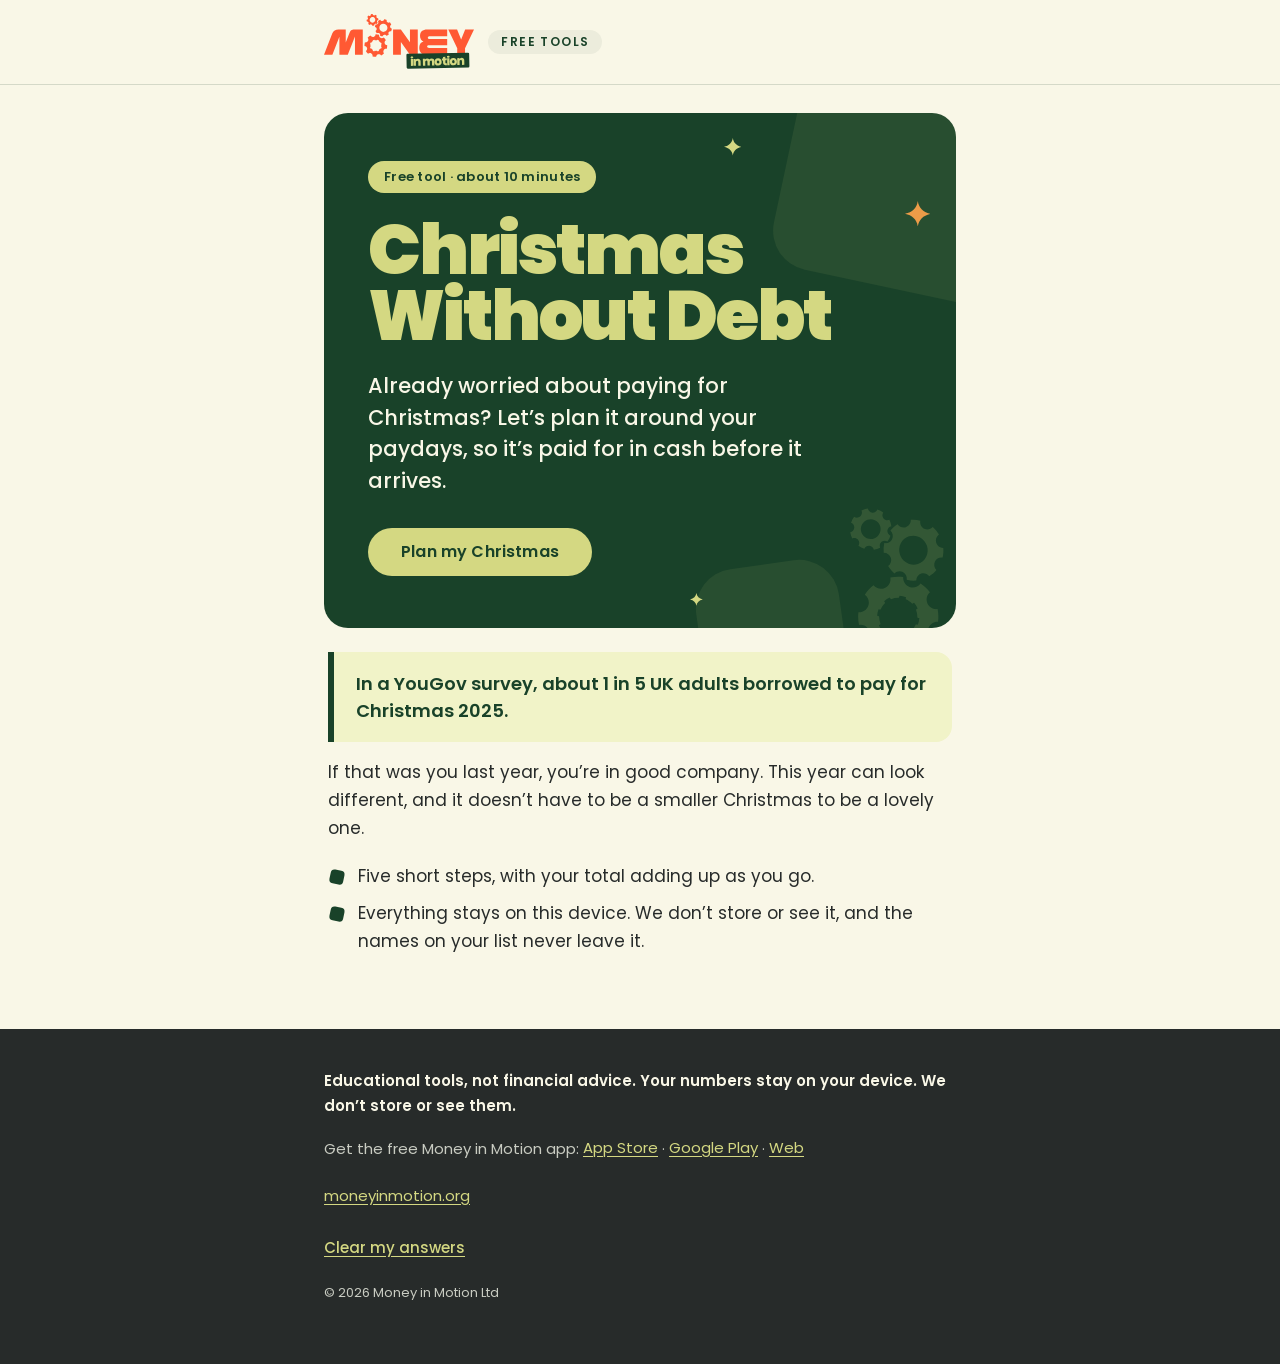
==== commit 95e9b9c0: "Roll Brand Guide 2.0 out to the home page and every tool The shared stylesheet now carries the brand" ====
--- a/christmas/index.html
+++ b/christmas/index.html
@@ -11,7 +11,7 @@
   <meta name="referrer" content="strict-origin-when-cross-origin">
   <meta name="theme-color" content="#F9F7E7" media="(prefers-color-scheme: light)">
   <meta name="theme-color" content="#10281A" media="(prefers-color-scheme: dark)">
-  <link rel="icon" href="../assets/brand/gear-mark.svg" type="image/svg+xml">
+  <link rel="icon" href="../assets/favicon.svg" type="image/svg+xml">
   <link rel="apple-touch-icon" href="../assets/brand/app-icon-512.png">
   <link rel="preload" href="../assets/brand/fonts/poppins-latin-400-normal.woff2" as="font" type="font/woff2" crossorigin>
   <link rel="preload" href="../assets/brand/fonts/poppins-latin-900-normal.woff2" as="font" type="font/woff2" crossorigin>
@@ -21,14 +21,14 @@
 <body data-mim-storage="mim.christmas.v1">
   <a class="skip-link" href="#main">Skip to the planner</a>
 
-  <header class="site-header xm-header">
+  <header class="site-header">
     <div class="container">
-      <a class="brand xm-brand" href="../">
+      <a class="brand" href="../">
         <picture>
           <source srcset="../assets/brand/logo-on-dark.svg" media="(prefers-color-scheme: dark)">
-          <img class="xm-logo" src="../assets/brand/logo.svg" alt="Money in Motion" width="150" height="56">
+          <img class="brand-logo" src="../assets/brand/logo.svg" alt="Money in Motion" width="150" height="56">
         </picture>
-        <span class="xm-brand-sub">Free tools</span>
+        <span class="brand-sub">Free tools</span>
       </a>
     </div>
   </header>
--- a/assets/styles.css
+++ b/assets/styles.css
@@ -1,58 +1,132 @@
 /* =====================================================================
    Money in Motion Free Tools: shared styles
    =====================================================================
+   Set to the Money in Motion Brand Guide 2.0 (August 2026).
+
    BRAND SETTINGS: every colour and font lives in this first block.
-   Each colour has a light-mode and a dark-mode value. Swap the hex codes
-   for the brand colours and the whole site follows. Nothing below this
-   block needs editing to rebrand.
-   ===================================================================== */
+   Each colour has a light-mode and a dark-mode value. Swap the values here
+   and the whole site follows. Nothing below this block needs editing to
+   rebrand.
+   ===================================================================== */
+
+/* ----- Type -----
+   The brand typeface is Mava MotionEV. Its web licence isn't confirmed yet
+   (Brand Guide, section 12), so the site uses the guide's approved backup,
+   Poppins (SIL Open Font Licence), served from this site so no font service
+   sees who's visiting. Mava is first in the font list, so a device that has
+   it installed uses it. Four weights only, as the guide asks. */
+@font-face { font-family: 'Poppins'; font-style: normal; font-weight: 400; font-display: swap; src: url(brand/fonts/poppins-latin-400-normal.woff2) format('woff2'); }
+@font-face { font-family: 'Poppins'; font-style: normal; font-weight: 500; font-display: swap; src: url(brand/fonts/poppins-latin-500-normal.woff2) format('woff2'); }
+@font-face { font-family: 'Poppins'; font-style: normal; font-weight: 600; font-display: swap; src: url(brand/fonts/poppins-latin-600-normal.woff2) format('woff2'); }
+@font-face { font-family: 'Poppins'; font-style: normal; font-weight: 900; font-display: swap; src: url(brand/fonts/poppins-latin-900-normal.woff2) format('woff2'); }
 
 :root {
+  /* ----- The brand palette (Brand Guide, section 3) -----
+     Deep Forest and Warm Cream do most of the work. Motion Orange is the
+     shout: once per screen at most, and never for text. */
+  --mim-forest: #194229;
+  --mim-cream: #F9F7E7;
+  --mim-orange: #FF5933;
+  --mim-lime: #D4D882;
+  --mim-ink: #272B2A;
+  --mim-purple: #B188D8;   /* Money & Faith: the brace on questions to answer */
+  --mim-sky: #8DC3D8;      /* calm panels: the "talk to someone" box */
+  --mim-amber: #EC9C48;    /* a warm highlight where orange would be too loud */
+  /* Tints and shades, which stay in the family */
+  --mim-lime-pale: #F1F3C8;
+  --mim-forest-deep: #10281A;
+
   /* ----- Fonts ----- */
-  --font-body: system-ui, -apple-system, "Segoe UI", Roboto, "Helvetica Neue", Arial, sans-serif;
-  --font-heading: "Iowan Old Style", "Palatino Linotype", Palatino, "Book Antiqua", Georgia, serif;
-
-  /* ----- Light mode ----- */
-  --bg-light: #faf6f0;            /* page background */
-  --surface-light: #ffffff;       /* cards */
-  --surface-alt-light: #f3ece2;   /* quiet panels */
-  --text-light: #1e2b2f;          /* main text */
-  --text-muted-light: #4d5a59;    /* secondary text */
-  --border-light: #ddd2c3;        /* lines and outlines */
-  --primary-light: #1c6a57;       /* buttons, links, progress */
-  --primary-hover-light: #14503f;
-  --on-primary-light: #ffffff;    /* text on primary */
-  --primary-soft-light: #e2f0ea;  /* selected answers, ticks */
-  --accent-light: #a94b22;        /* "you're here", highlights */
-  --on-accent-light: #ffffff;
-  --accent-soft-light: #fbe8dc;
-  --care-bg-light: #fff3e3;       /* "talk to someone" box */
-  --care-border-light: #d9893a;
-  --focus-light: #a94b22;         /* keyboard focus ring */
-  --shadow-light: rgba(30, 43, 47, 0.08);
-
-  /* ----- Dark mode ----- */
-  --bg-dark: #121a1c;
-  --surface-dark: #1b2629;
-  --surface-alt-dark: #223033;
-  --text-dark: #f1ece4;
-  --text-muted-dark: #b6c0bd;
-  --border-dark: #3a4a4a;
-  --primary-dark: #62c7a9;
-  --primary-hover-dark: #85d6be;
-  --on-primary-dark: #0b1d18;
-  --primary-soft-dark: #1d3b34;
-  --accent-dark: #f2a676;
-  --on-accent-dark: #2a1408;
-  --accent-soft-dark: #3b2a21;
-  --care-bg-dark: #2e2519;
-  --care-border-dark: #d08a3e;
-  --focus-dark: #f2a676;
-  --shadow-dark: rgba(0, 0, 0, 0.35);
-
-  /* ----- Shape and spacing ----- */
-  --radius: 14px;
-  --radius-small: 8px;
+  --font-body: 'Mava MotionEV', 'Poppins', 'Helvetica Neue', Arial, sans-serif;
+  --font-heading: var(--font-body);
+
+  /* ----- Light mode: Warm Cream page, white cards, Ink to read ----- */
+  --bg-light: #F9F7E7;            /* page background */
+  --surface-light: #FFFFFF;       /* cards */
+  --surface-alt-light: #ECECDC;   /* quiet panels */
+  --text-light: #272B2A;          /* main text (Ink) */
+  --text-muted-light: #4C6C58;    /* secondary text */
+  --heading-light: #194229;       /* headings (Deep Forest) */
+  --border-light: rgba(25, 66, 41, 0.16); /* lines */
+  --field-light: #708A7A;         /* input and control edges (3:1 or more) */
+  --track-light: rgba(25, 66, 41, 0.14);
+  --primary-light: #194229;       /* buttons, links, progress (Deep Forest) */
+  --primary-hover-light: #0F2C1A;
+  --on-primary-light: #F9F7E7;    /* text on primary */
+  --primary-soft-light: #F1F3C8;  /* selected answers, totals (Lime tint) */
+  --accent-light: #C2331A;        /* a readable orange, for problems only */
+  --on-accent-light: #FFFFFF;
+  --accent-soft-light: #FFE6DE;
+  --care-bg-light: #E3F0F5;       /* "talk to someone" box (Sky tint) */
+  --care-border-light: #8DC3D8;
+  --focus-light: #194229;         /* keyboard focus ring */
+  --shadow-light: rgba(25, 66, 41, 0.08);
+  /* Feature blocks: Deep Forest with Fresh Lime and Cream */
+  --band-light: #194229;
+  --band-text-light: #F9F7E7;
+  --band-muted-light: #C3CCB9;
+  --band-heading-light: #D4D882;
+  --band-line-light: rgba(249, 247, 231, 0.18);
+  --band-btn-light: #D4D882;
+  --band-btn-text-light: #194229;
+  --band-shape-light: rgba(212, 216, 130, 0.08);
+  --band-gears-light: rgba(212, 216, 130, 0.14);
+  /* The second feature block: Fresh Lime with Deep Forest */
+  --band-alt-light: #D4D882;
+  --band-alt-text-light: #194229;
+  --band-alt-muted-light: #3B5A41;
+  --band-alt-heading-light: #194229;
+  --band-alt-line-light: rgba(25, 66, 41, 0.2);
+  --band-alt-btn-light: #194229;
+  --band-alt-btn-text-light: #F9F7E7;
+  --band-alt-shape-light: rgba(25, 66, 41, 0.07);
+  --band-alt-gears-light: rgba(25, 66, 41, 0.12);
+
+  /* ----- Dark mode: the brand's Deep Forest sections, Fresh Lime to lead ----- */
+  --bg-dark: #10281A;
+  --surface-dark: #194229;
+  --surface-alt-dark: #294F36;
+  --text-dark: #F9F7E7;
+  --text-muted-dark: #C3CCB9;
+  --heading-dark: #D4D882;
+  --border-dark: rgba(249, 247, 231, 0.18);
+  --field-dark: #899C88;
+  --track-dark: rgba(249, 247, 231, 0.16);
+  --primary-dark: #D4D882;
+  --primary-hover-dark: #E2E5A3;
+  --on-primary-dark: #194229;
+  --primary-soft-dark: rgba(212, 216, 130, 0.16);
+  --accent-dark: #FFA894;
+  --on-accent-dark: #194229;
+  --accent-soft-dark: rgba(255, 89, 51, 0.16);
+  --care-bg-dark: rgba(141, 195, 216, 0.14);
+  --care-border-dark: #8DC3D8;
+  --focus-dark: #D4D882;
+  --shadow-dark: rgba(0, 0, 0, 0.3);
+  /* In dark mode the two feature blocks swap over */
+  --band-dark: var(--band-alt-light);
+  --band-text-dark: var(--band-alt-text-light);
+  --band-muted-dark: var(--band-alt-muted-light);
+  --band-heading-dark: var(--band-alt-heading-light);
+  --band-line-dark: var(--band-alt-line-light);
+  --band-btn-dark: var(--band-alt-btn-light);
+  --band-btn-text-dark: var(--band-alt-btn-text-light);
+  --band-shape-dark: var(--band-alt-shape-light);
+  --band-gears-dark: var(--band-alt-gears-light);
+  --band-alt-dark: #194229;
+  --band-alt-text-dark: var(--band-text-light);
+  --band-alt-muted-dark: var(--band-muted-light);
+  --band-alt-heading-dark: var(--band-heading-light);
+  --band-alt-line-dark: var(--band-line-light);
+  --band-alt-btn-dark: var(--band-btn-light);
+  --band-alt-btn-text-dark: var(--band-btn-text-light);
+  --band-alt-shape-dark: var(--band-shape-light);
+  --band-alt-gears-dark: var(--band-gears-light);
+
+  /* ----- Shape and spacing (section 5) ----- */
+  --radius: 24px;          /* cards, panels */
+  --radius-medium: 16px;   /* small cards */
+  --radius-small: 8px;     /* tags, inputs */
   --content-width: 42rem;
   --wide-width: 66rem;
 }
@@ -68,7 +142,10 @@
   --surface-alt: var(--surface-alt-light);
   --text: var(--text-light);
   --text-muted: var(--text-muted-light);
+  --heading: var(--heading-light);
   --border: var(--border-light);
+  --field: var(--field-light);
+  --track: var(--track-light);
   --primary: var(--primary-light);
   --primary-hover: var(--primary-hover-light);
   --on-primary: var(--on-primary-light);
@@ -80,6 +157,24 @@
   --care-border: var(--care-border-light);
   --focus: var(--focus-light);
   --shadow: var(--shadow-light);
+  --band: var(--band-light);
+  --band-text: var(--band-text-light);
+  --band-muted: var(--band-muted-light);
+  --band-heading: var(--band-heading-light);
+  --band-line: var(--band-line-light);
+  --band-btn: var(--band-btn-light);
+  --band-btn-text: var(--band-btn-text-light);
+  --band-shape: var(--band-shape-light);
+  --band-gears: var(--band-gears-light);
+  --band-alt: var(--band-alt-light);
+  --band-alt-text: var(--band-alt-text-light);
+  --band-alt-muted: var(--band-alt-muted-light);
+  --band-alt-heading: var(--band-alt-heading-light);
+  --band-alt-line: var(--band-alt-line-light);
+  --band-alt-btn: var(--band-alt-btn-light);
+  --band-alt-btn-text: var(--band-alt-btn-text-light);
+  --band-alt-shape: var(--band-alt-shape-light);
+  --band-alt-gears: var(--band-alt-gears-light);
 }
 
 @media (prefers-color-scheme: dark) {
@@ -89,7 +184,10 @@
     --surface-alt: var(--surface-alt-dark);
     --text: var(--text-dark);
     --text-muted: var(--text-muted-dark);
+    --heading: var(--heading-dark);
     --border: var(--border-dark);
+    --field: var(--field-dark);
+    --track: var(--track-dark);
     --primary: var(--primary-dark);
     --primary-hover: var(--primary-hover-dark);
     --on-primary: var(--on-primary-dark);
@@ -101,11 +199,29 @@
     --care-border: var(--care-border-dark);
     --focus: var(--focus-dark);
     --shadow: var(--shadow-dark);
+    --band: var(--band-dark);
+    --band-text: var(--band-text-dark);
+    --band-muted: var(--band-muted-dark);
+    --band-heading: var(--band-heading-dark);
+    --band-line: var(--band-line-dark);
+    --band-btn: var(--band-btn-dark);
+    --band-btn-text: var(--band-btn-text-dark);
+    --band-shape: var(--band-shape-dark);
+    --band-gears: var(--band-gears-dark);
+    --band-alt: var(--band-alt-dark);
+    --band-alt-text: var(--band-alt-text-dark);
+    --band-alt-muted: var(--band-alt-muted-dark);
+    --band-alt-heading: var(--band-alt-heading-dark);
+    --band-alt-line: var(--band-alt-line-dark);
+    --band-alt-btn: var(--band-alt-btn-dark);
+    --band-alt-btn-text: var(--band-alt-btn-text-dark);
+    --band-alt-shape: var(--band-alt-shape-dark);
+    --band-alt-gears: var(--band-alt-gears-dark);
   }
 }
 
 /* =====================================================================
-   Base
+   Base: the type scale from section 4
    ===================================================================== */
 
 *, *::before, *::after { box-sizing: border-box; }
@@ -123,27 +239,31 @@
   background: var(--bg);
   color: var(--text);
   font-family: var(--font-body);
-  font-size: 1.125rem;
-  line-height: 1.6;
+  font-size: 17px;
+  line-height: 1.65;
+  -webkit-font-smoothing: antialiased;
 }
 
 main { flex: 1 0 auto; }
 
+/* Headings: Black for H1 and H2, SemiBold below. Sentence case, tight. */
 h1, h2, h3, .h1, .h2, .h3 {
+  margin: 0 0 0.6em;
   font-family: var(--font-heading);
-  font-weight: 700;
-  line-height: 1.2;
-  margin: 0 0 0.6em;
+  color: var(--heading);
   text-wrap: balance;
 }
-h1, .h1 { font-size: clamp(1.9rem, 6.5vw, 2.75rem); letter-spacing: -0.01em; }
-h2, .h2 { font-size: clamp(1.45rem, 4.5vw, 1.85rem); }
-h3, .h3 { font-size: 1.3rem; }
+h1, .h1 { font-size: clamp(2rem, 6.5vw, 3rem); font-weight: 900; line-height: 1.02; letter-spacing: -0.022em; }
+h2, .h2 { font-size: clamp(1.6rem, 4.5vw, 2.1rem); font-weight: 900; line-height: 1.1; letter-spacing: -0.015em; }
+h3, .h3 { font-size: clamp(1.25rem, 2.4vw, 1.45rem); font-weight: 600; line-height: 1.25; letter-spacing: -0.01em; }
+/* Display: hero type, Black, big and tight */
+.display { font-size: clamp(2.6rem, 11vw, 4.4rem); font-weight: 900; line-height: 0.95; letter-spacing: -0.03em; }
 
 p { margin: 0 0 1em; }
 p:last-child { margin-bottom: 0; }
-
-a { color: var(--primary); text-underline-offset: 0.15em; }
+strong { font-weight: 600; }
+
+a { color: var(--primary); text-underline-offset: 3px; }
 a:hover { color: var(--primary-hover); }
 
 :focus-visible {
@@ -169,10 +289,11 @@
   position: absolute;
   left: 1rem; top: -4rem;
   z-index: 10;
-  padding: 0.75rem 1rem;
+  padding: 0.75rem 1.25rem;
+  border-radius: 999px;
   background: var(--primary);
   color: var(--on-primary);
-  border-radius: var(--radius-small);
+  font-weight: 600;
 }
 .skip-link:focus { top: 1rem; color: var(--on-primary); }
 
@@ -185,16 +306,19 @@
 .container-wide { max-width: var(--wide-width); }
 
 .muted { color: var(--text-muted); }
-.small { font-size: 0.95rem; }
-.lead { font-size: 1.2rem; color: var(--text-muted); }
-.eyebrow {
+.small { font-size: 15px; line-height: 1.55; }
+/* Standfirst: Medium, a little larger */
+.lead { font-size: clamp(18px, 2.2vw, 21px); font-weight: 500; line-height: 1.5; color: var(--text); }
+/* Label: SemiBold, small capitals, spaced */
+.eyebrow, .label {
   display: inline-block;
   margin-bottom: 0.75rem;
-  font-size: 0.85rem;
-  font-weight: 700;
-  letter-spacing: 0.06em;
+  font-size: 12px;
+  font-weight: 600;
+  letter-spacing: 0.12em;
+  line-height: 1.2;
   text-transform: uppercase;
-  color: var(--accent);
+  color: var(--heading);
 }
 
 .stack > * + * { margin-top: 1.5rem; }
@@ -205,46 +329,56 @@
    ===================================================================== */
 
 .site-header {
-  padding: 1rem 0;
+  padding: 0.85rem 0;
   border-bottom: 1px solid var(--border);
-  background: var(--surface);
-}
+  background: var(--bg);
+}
+.site-header .container { display: flex; align-items: center; }
 .brand {
   display: inline-flex;
   align-items: center;
-  gap: 0.6rem;
-  min-height: 44px;
-  color: var(--text);
+  gap: 0.9rem;
+  min-height: 56px;
+  color: var(--heading);
   text-decoration: none;
-  font-family: var(--font-heading);
-  font-weight: 700;
-  font-size: 1.15rem;
-}
-.brand:hover { color: var(--text); }
-.brand-mark { width: 32px; height: 32px; flex: none; }
+}
+.brand:hover { color: var(--heading); }
+.brand picture { display: block; line-height: 0; }
+/* The logo file, never the name typed out (section 2). At least 110px wide. */
+.brand-logo { display: block; width: 136px; height: auto; }
+@media (min-width: 40rem) { .brand-logo { width: 150px; } }
 .brand-sub {
-  font-family: var(--font-body);
-  font-weight: 500;
-  font-size: 0.95rem;
-  color: var(--text-muted);
+  padding: 0.3rem 0.8rem;
+  border-radius: 999px;
+  background: var(--surface-alt);
+  color: var(--heading);
+  font-size: 12px;
+  font-weight: 600;
+  letter-spacing: 0.12em;
+  line-height: 1.2;
+  text-transform: uppercase;
 }
 
 .site-footer {
   margin-top: 4rem;
   padding: 2.5rem 0 3rem;
-  border-top: 1px solid var(--border);
-  background: var(--surface-alt);
-  font-size: 0.95rem;
-  color: var(--text-muted);
-}
+  background: var(--mim-ink);
+  color: #C9CCC2;
+  font-size: 15px;
+}
+@media (prefers-color-scheme: dark) { .site-footer { background: #0A1C11; } }
 .site-footer p { margin-bottom: 0.75rem; }
-.footer-disclaimer { color: var(--text); font-weight: 600; }
+.footer-disclaimer { color: var(--mim-cream); font-weight: 600; }
 .footer-links a { display: inline-block; padding: 0.35rem 0; }
-.footer-small { font-size: 0.85rem; }
+.site-footer a, .site-footer .link-button { color: var(--mim-lime); }
+.site-footer a:hover, .site-footer .link-button:hover { color: var(--mim-lime-pale); }
+.site-footer :focus-visible { outline-color: var(--mim-lime); }
+.footer-small { font-size: 13px; }
 .footer-status { margin-left: 0.25rem; }
 
 /* =====================================================================
-   Buttons and links
+   Buttons and links: pill, SemiBold, sentence case (section 5).
+   Deep Forest on light, Fresh Lime on dark. Outlined is the quiet option.
    ===================================================================== */
 
 .btn {
@@ -252,21 +386,23 @@
   align-items: center;
   justify-content: center;
   gap: 0.5rem;
-  min-height: 3.25rem;
-  padding: 0.75rem 1.4rem;
-  border: 2px solid transparent;
+  min-height: 3rem;
+  padding: 0.8rem 1.75rem;
+  border: 0;
   border-radius: 999px;
   font: inherit;
-  font-weight: 650;
+  font-size: 16px;
+  font-weight: 600;
+  letter-spacing: 0.01em;
   line-height: 1.25;
   text-align: center;
   text-decoration: none;
   cursor: pointer;
-  transition: background-color 0.15s ease, border-color 0.15s ease, color 0.15s ease;
+  transition: background-color 0.15s ease, box-shadow 0.15s ease, color 0.15s ease;
 }
 .btn-primary { background: var(--primary); color: var(--on-primary); }
 .btn-primary:hover { background: var(--primary-hover); color: var(--on-primary); }
-.btn-secondary { background: transparent; color: var(--primary); border-color: var(--primary); }
+.btn-secondary { background: transparent; color: var(--primary); box-shadow: inset 0 0 0 2px var(--primary); }
 .btn-secondary:hover { background: var(--primary-soft); color: var(--primary); }
 .btn-block { width: 100%; }
 .btn[disabled], .btn[aria-busy="true"] { opacity: 0.65; cursor: progress; }
@@ -285,30 +421,125 @@
   background: none;
   color: var(--primary);
   font: inherit;
+  font-weight: 500;
   text-decoration: underline;
-  text-underline-offset: 0.15em;
+  text-underline-offset: 3px;
   cursor: pointer;
 }
 .link-button:hover { color: var(--primary-hover); }
 
 /* =====================================================================
-   Cards
+   Cards: white, 24px corners, no shadow; the cream page does the framing
    ===================================================================== */
 
 .card {
   background: var(--surface);
-  border: 1px solid var(--border);
   border-radius: var(--radius);
-  padding: 1.5rem 1.25rem;
-  box-shadow: 0 1px 2px var(--shadow), 0 8px 24px var(--shadow);
-}
-.card-quiet { background: var(--surface-alt); box-shadow: none; }
+  padding: 1.5rem;
+}
+.card-quiet { background: var(--surface-alt); }
 @media (min-width: 40rem) {
-  .card { padding: 2rem; }
-}
-
-/* Home page */
-.hero { padding: 3rem 0 2rem; }
+  .card { padding: 2.25rem; }
+}
+
+/* =====================================================================
+   Feature blocks ("bands", section 9): Deep Forest with Lime and Cream,
+   or the Lime version (.band-alt). They swap over in dark mode.
+   Their background carries the graphic language from section 5: a soft
+   squircle and the gear cluster, in one flat tint, cropped by the edge.
+   ===================================================================== */
+
+.band {
+  position: relative;
+  /* clip, not hidden: a hidden box can still be scrolled by code (such as
+     scrollIntoView on a heading inside it), which would shift its contents */
+  overflow: hidden;
+  overflow: clip;
+  isolation: isolate;
+  padding: 2rem 1.5rem;
+  border-radius: var(--radius);
+  background: var(--band);
+  color: var(--band-text);
+}
+@media (min-width: 40rem) { .band { padding: 2.75rem; } }
+.band-alt {
+  --band: var(--band-alt);
+  --band-text: var(--band-alt-text);
+  --band-muted: var(--band-alt-muted);
+  --band-heading: var(--band-alt-heading);
+  --band-line: var(--band-alt-line);
+  --band-btn: var(--band-alt-btn);
+  --band-btn-text: var(--band-alt-btn-text);
+  --band-shape: var(--band-alt-shape);
+  --band-gears: var(--band-alt-gears);
+}
+.band::before, .band::after {
+  content: "";
+  position: absolute;
+  z-index: -1;
+  pointer-events: none;
+}
+.band::before {
+  width: 15rem;
+  height: 15rem;
+  right: -4.5rem;
+  top: -4rem;
+  border-radius: 40px;
+  background: var(--band-shape);
+  transform: rotate(12deg);
+}
+.band::after {
+  width: 11rem;
+  height: 11rem;
+  right: -2.5rem;
+  bottom: -3rem;
+  background: var(--band-gears);
+  -webkit-mask: url(brand/gear-mark.svg) center / contain no-repeat;
+  mask: url(brand/gear-mark.svg) center / contain no-repeat;
+  transform: rotate(-10deg);
+}
+.band.band-plain::before, .band.band-plain::after { display: none; }
+.band h1, .band h2, .band h3, .band .h3 { color: var(--band-heading); }
+.band .muted, .band .small.muted { color: var(--band-muted); }
+.band .lead { color: var(--band-text); }
+.band a, .band .link-button { color: var(--band-heading); }
+.band a:hover, .band .link-button:hover { color: var(--band-heading); }
+.band :focus-visible { outline-color: var(--band-heading); }
+.band .btn-primary { background: var(--band-btn); color: var(--band-btn-text); }
+.band .btn-primary:hover { background: var(--band-btn); color: var(--band-btn-text); filter: brightness(1.07); }
+.band .btn-secondary { background: transparent; color: var(--band-text); box-shadow: inset 0 0 0 2px var(--band-text); }
+.band .btn-secondary:hover { background: var(--band-line); color: var(--band-text); }
+/* Pill chips: fully rounded, solid fill */
+.band .eyebrow, .chip {
+  display: inline-block;
+  margin: 0 0 1.25rem;
+  padding: 0.45rem 1rem;
+  border-radius: 999px;
+  background: var(--band-btn);
+  color: var(--band-btn-text);
+  font-size: 13px;
+  font-weight: 600;
+  letter-spacing: 0.02em;
+  line-height: 1.3;
+  text-transform: none;
+}
+.band .form-status { color: var(--band-text); }
+
+/* A tool's first screen */
+.intro-band { margin-bottom: 1.5rem; }
+.intro-band h1 { margin-bottom: 1rem; }
+.intro-band .lead { max-width: 32rem; margin-bottom: 0; }
+.intro-band > * { position: relative; max-width: 36rem; }
+
+/* =====================================================================
+   Home page
+   ===================================================================== */
+
+.hero { margin: 2rem 0 2rem; }
+@media (min-width: 40rem) { .hero { padding: 3.5rem 3rem; } }
+.hero > * { position: relative; }
+.hero h1 { max-width: 40rem; margin-bottom: 1.25rem; }
+.hero .lead { max-width: 34rem; margin-bottom: 0; }
 .tool-grid {
   display: grid;
   gap: 1.25rem;
@@ -318,47 +549,60 @@
   list-style: none;
 }
 @media (min-width: 48rem) {
-  .tool-grid { grid-template-columns: repeat(3, 1fr); }
+  .tool-grid { grid-template-columns: repeat(2, 1fr); }
 }
 .tool-card {
   display: flex;
   flex-direction: column;
   height: 100%;
-}
-.tool-card h2 { font-size: 1.4rem; }
+  border: 2px solid transparent;
+  transition: border-color 0.15s ease;
+}
+.tool-card:hover { border-color: var(--border); }
+.tool-card h2 { font-size: clamp(1.45rem, 3vw, 1.75rem); margin-bottom: 0.5rem; }
 .tool-card p { flex: 1 0 auto; color: var(--text-muted); }
-.tool-card .btn { margin-top: 1rem; }
+.tool-card .btn { align-self: flex-start; margin-top: 1.25rem; }
 .badge {
   display: inline-block;
   align-self: flex-start;
-  margin-bottom: 0.75rem;
-  padding: 0.2rem 0.7rem;
+  margin-bottom: 1rem;
+  padding: 0.3rem 0.85rem;
   border-radius: 999px;
-  background: var(--accent-soft);
-  color: var(--text);
-  font-size: 0.85rem;
-  font-weight: 650;
+  background: var(--primary-soft);
+  color: var(--heading);
+  font-size: 13px;
+  font-weight: 600;
 }
 .badge-live { background: var(--primary-soft); }
-
-/* =====================================================================
-   Forms
+.more-band { margin-top: 2.5rem; }
+.more-band h2 { font-size: clamp(1.5rem, 4vw, 1.9rem); }
+.more-band p { max-width: 40rem; }
+.more-band .button-row { margin-top: 1.5rem; max-width: 34rem; }
+
+/* =====================================================================
+   Forms: 8px corners, an edge you can see
    ===================================================================== */
 
 .field { margin-bottom: 1rem; }
-.field label { display: block; margin-bottom: 0.35rem; font-weight: 600; }
+.field label { display: block; margin-bottom: 0.35rem; font-weight: 600; line-height: 1.35; }
 .optional { font-weight: 400; color: var(--text-muted); }
-input[type="email"], input[type="text"] {
+input[type="email"], input[type="text"], input[type="date"], select, textarea {
   width: 100%;
   min-height: 3.25rem;
   padding: 0.7rem 1rem;
-  border: 2px solid var(--border);
+  border: 2px solid var(--field);
   border-radius: var(--radius-small);
   background: var(--surface);
   color: var(--text);
   font: inherit;
-}
-input[type="email"]:focus, input[type="text"]:focus { border-color: var(--primary); }
+  font-size: 17px;
+}
+textarea { min-height: 8rem; line-height: 1.6; resize: vertical; }
+input[type="date"] { -webkit-appearance: none; appearance: none; text-align: left; max-width: 16rem; }
+input[type="date"]::-webkit-date-and-time-value { text-align: left; }
+input:focus, select:focus, textarea:focus { border-color: var(--primary); }
+input[aria-invalid="true"] { border-color: var(--accent); }
+::placeholder { color: var(--text-muted); opacity: 0.8; }
 .form-status { margin: 0.75rem 0 0; min-height: 1.6em; font-weight: 600; }
 .form-status:empty { min-height: 0; margin: 0; }
 .form-status.is-error { color: var(--accent); }
@@ -374,29 +618,37 @@
   align-items: center;
   justify-content: space-between;
   gap: 1rem;
-  margin-bottom: 0.75rem;
+  margin-bottom: 0.65rem;
 }
 .back-button {
   display: inline-flex;
   align-items: center;
   gap: 0.35rem;
   min-height: 44px;
-  padding: 0 0.25rem;
+  padding: 0 1rem 0 0.75rem;
   border: 0;
-  background: none;
-  color: var(--primary);
+  border-radius: 999px;
+  background: var(--surface-alt);
+  color: var(--heading);
   font: inherit;
+  font-size: 15px;
   font-weight: 600;
   cursor: pointer;
 }
-.back-button:hover { color: var(--primary-hover); }
-.quiz-count { font-size: 0.95rem; color: var(--text-muted); }
+.back-button:hover { background: var(--primary-soft); color: var(--heading); }
+.quiz-count {
+  font-size: 12px;
+  font-weight: 600;
+  letter-spacing: 0.12em;
+  text-transform: uppercase;
+  color: var(--text-muted);
+}
 
 .progress {
-  height: 10px;
+  height: 8px;
   margin-bottom: 2rem;
   border-radius: 999px;
-  background: var(--surface-alt);
+  background: var(--track);
   overflow: hidden;
 }
 .progress-fill {
@@ -406,7 +658,7 @@
   transition: width 0.3s ease;
 }
 
-.question-title { font-size: clamp(1.6rem, 5.5vw, 2.1rem); }
+.question-title { font-size: clamp(1.75rem, 6vw, 2.5rem); }
 .question-help { color: var(--text-muted); }
 .question-help p { margin-bottom: 0.5rem; }
 
@@ -423,9 +675,9 @@
   gap: 0.85rem;
   width: 100%;
   min-height: 3.75rem;
-  padding: 0.85rem 1.1rem;
+  padding: 0.9rem 1.15rem;
   border: 2px solid var(--border);
-  border-radius: var(--radius);
+  border-radius: var(--radius-medium);
   background: var(--surface);
   color: var(--text);
   font: inherit;
@@ -435,7 +687,7 @@
   cursor: pointer;
   transition: border-color 0.15s ease, background-color 0.15s ease;
 }
-@media (hover: hover) { .option:hover { border-color: var(--primary); } }
+@media (hover: hover) { .option:hover { border-color: var(--field); } }
 .option[aria-pressed="true"] {
   border-color: var(--primary);
   background: var(--primary-soft);
@@ -443,7 +695,7 @@
 .option-dot {
   flex: none;
   width: 1.4rem; height: 1.4rem;
-  border: 2px solid var(--border);
+  border: 2px solid var(--field);
   border-radius: 50%;
   background: var(--surface);
 }
@@ -453,46 +705,59 @@
   box-shadow: inset 0 0 0 4px var(--surface);
 }
 
-.checks { border: 0; margin: 1.75rem 0 0; padding: 0; }
+/* Tick boxes and radio choices as soft cards */
+.checks { border: 0; margin: 1.75rem 0 0; padding: 0; min-width: 0; }
 .check {
   display: flex;
   align-items: flex-start;
   gap: 0.85rem;
-  min-height: 3.75rem;
-  margin-bottom: 0.75rem;
+  min-height: 3.5rem;
+  margin-bottom: 0.6rem;
   padding: 0.95rem 1.1rem;
   border: 2px solid var(--border);
-  border-radius: var(--radius);
+  border-radius: var(--radius-medium);
   background: var(--surface);
   font-weight: 600;
   line-height: 1.35;
   cursor: pointer;
 }
-@media (hover: hover) { .check:hover { border-color: var(--primary); } }
+@media (hover: hover) { .check:hover { border-color: var(--field); } }
 .check:has(input:checked) { border-color: var(--primary); background: var(--primary-soft); }
 .check input {
   flex: none;
-  width: 1.4rem; height: 1.4rem;
+  width: 1.35rem; height: 1.35rem;
   margin: 0;
   accent-color: var(--primary);
 }
 .checks-continue { margin-top: 1rem; }
 
 /* Intro */
-.intro-points { padding-left: 1.2rem; }
-.intro-points li { margin-bottom: 0.4rem; }
+.intro-points { margin: 1.25rem 0 0; padding: 0; list-style: none; }
+.intro-points li { position: relative; margin-bottom: 0.6rem; padding-left: 1.9rem; }
+.intro-points li::before {
+  content: "";
+  position: absolute;
+  left: 0.15rem;
+  top: 0.5rem;
+  width: 0.85rem;
+  height: 0.85rem;
+  border-radius: 4px;
+  background: var(--heading);
+  transform: rotate(12deg);
+}
+.intro-points + .button-row { margin-top: 1.5rem; }
 .welcome-back { margin: 1.5rem 0; }
 
 details.steps-details {
   margin-top: 2rem;
-  border: 1px solid var(--border);
-  border-radius: var(--radius);
+  border-radius: var(--radius-medium);
   background: var(--surface);
 }
 details.steps-details summary {
   min-height: 3.25rem;
   padding: 0.9rem 1.25rem;
-  font-weight: 650;
+  font-weight: 600;
+  color: var(--heading);
   cursor: pointer;
 }
 details.steps-details[open] summary { border-bottom: 1px solid var(--border); }
@@ -503,34 +768,40 @@
    ===================================================================== */
 
 .result-hero { text-align: left; }
+/* The result banner: Deep Forest, with the step in an orange squircle,
+   this screen's one Motion Orange element (Ink on Orange, 4.6:1) */
+.result-banner { margin: -0.25rem -0.25rem 1.5rem; padding: 1.5rem 1.5rem 1.6rem; border-radius: var(--radius-medium); }
+@media (min-width: 40rem) { .result-banner { margin: -0.75rem -0.75rem 1.75rem; padding: 2rem 2.25rem; } }
 .step-badge {
   display: inline-flex;
   align-items: center;
   justify-content: center;
-  min-width: 4.5rem;
-  height: 4.5rem;
-  margin-bottom: 1rem;
+  min-width: 4.25rem;
+  height: 4.25rem;
+  margin-bottom: 1.1rem;
   padding: 0 0.75rem;
-  border-radius: 999px;
-  background: var(--accent);
-  color: var(--on-accent);
-  font-family: var(--font-heading);
+  border-radius: 18px;
+  background: var(--mim-orange);
+  color: var(--mim-ink);
   font-size: 2rem;
-  font-weight: 700;
+  font-weight: 900;
   line-height: 1;
-}
-.result-title { margin-bottom: 0.25rem; }
+  transform: rotate(-6deg);
+}
+.result-title { margin-bottom: 0.3rem; }
 .result-subtitle {
-  font-family: var(--font-heading);
-  font-size: 1.35rem;
+  margin-bottom: 1.25rem;
+  font-size: clamp(1.2rem, 3.5vw, 1.4rem);
+  font-weight: 600;
+  line-height: 1.3;
   color: var(--text-muted);
-  margin-bottom: 1.25rem;
-}
+}
+.result-banner .result-subtitle { margin-bottom: 0; color: var(--band-text); }
 .heading-for {
-  padding: 0.85rem 1rem;
-  border-left: 4px solid var(--accent);
-  border-radius: 0 var(--radius-small) var(--radius-small) 0;
-  background: var(--accent-soft);
+  padding: 0.9rem 1.1rem;
+  border-left: 6px solid var(--mim-amber);
+  border-radius: 0 var(--radius-medium) var(--radius-medium) 0;
+  background: var(--surface-alt);
   font-weight: 600;
 }
 
@@ -554,43 +825,44 @@
   align-items: center;
   justify-content: center;
   width: 2.1rem; height: 2.1rem;
-  border-radius: 50%;
+  border-radius: 10px;
   background: var(--primary);
   color: var(--on-primary);
-  font-weight: 700;
+  font-weight: 900;
   font-size: 1rem;
 }
 
+/* Faith: one short line, after the practical point */
 .faith-line {
   margin: 1.5rem 0 0;
   padding-top: 1.25rem;
   border-top: 1px solid var(--border);
-  font-family: var(--font-heading);
-  font-style: italic;
-  color: var(--text-muted);
-}
-
+  font-weight: 500;
+  color: var(--heading);
+}
+
+/* "Talk to someone": Sky Blue, the calm colour */
 .care-box {
   padding: 1.5rem 1.25rem;
-  border: 3px solid var(--care-border);
-  border-radius: var(--radius);
+  border-left: 6px solid var(--care-border);
+  border-radius: 0 var(--radius) var(--radius) 0;
   background: var(--care-bg);
 }
 @media (min-width: 40rem) { .care-box { padding: 2rem; } }
-.care-box h2 { margin-bottom: 0.5rem; }
+.care-box h2 { margin-bottom: 0.6rem; font-size: clamp(1.3rem, 3vw, 1.6rem); }
 .help-list { margin: 1.25rem 0; padding: 0; list-style: none; }
 .help-list li {
   margin-bottom: 0.75rem;
-  padding: 0.85rem 1rem;
-  border-radius: var(--radius-small);
+  padding: 0.9rem 1.1rem;
+  border-radius: var(--radius-medium);
   background: var(--surface);
 }
-.help-list a { font-weight: 700; font-size: 1.1rem; }
-.help-list p { margin: 0.2rem 0 0; font-size: 1rem; color: var(--text-muted); }
+.help-list a { font-weight: 600; font-size: 17px; }
+.help-list p { margin: 0.2rem 0 0; font-size: 15px; color: var(--text-muted); }
 
 .note h2 { margin-bottom: 0.4rem; }
 
-.video-link { font-weight: 650; }
+.video-link { font-weight: 600; }
 
 .ladder { margin: 0; padding: 0; list-style: none; }
 .ladder li {
@@ -598,7 +870,7 @@
   grid-template-columns: 2.6rem 1fr;
   gap: 0.85rem;
   align-items: start;
-  padding: 0.7rem 0;
+  padding: 0.75rem 0;
   border-bottom: 1px solid var(--border);
 }
 .ladder li:last-child { border-bottom: 0; }
@@ -607,33 +879,34 @@
   align-items: center;
   justify-content: center;
   width: 2.6rem; height: 2.6rem;
-  border: 2px solid var(--border);
-  border-radius: 50%;
-  font-weight: 700;
+  border: 2px solid var(--field);
+  border-radius: 12px;
+  font-weight: 900;
   font-size: 0.95rem;
-}
-.ladder-title { display: block; font-weight: 650; line-height: 1.3; }
-.ladder-desc { display: block; font-size: 0.95rem; color: var(--text-muted); }
+  color: var(--heading);
+}
+.ladder-title { display: block; font-weight: 600; line-height: 1.3; color: var(--heading); }
+.ladder-desc { display: block; font-size: 15px; color: var(--text-muted); }
 .ladder-tag {
   display: inline-block;
-  margin-top: 0.3rem;
-  padding: 0.05rem 0.6rem;
+  margin-top: 0.35rem;
+  padding: 0.1rem 0.65rem;
   border-radius: 999px;
-  font-size: 0.8rem;
-  font-weight: 650;
+  font-size: 12px;
+  font-weight: 600;
   background: var(--surface-alt);
   color: var(--text-muted);
 }
-.ladder .is-done .ladder-num { border-color: var(--primary); background: var(--primary-soft); color: var(--primary); }
+.ladder .is-done .ladder-num { border-color: var(--primary); background: var(--primary-soft); color: var(--heading); }
 .ladder .is-current {
   margin: 0.25rem -0.75rem;
   padding: 0.85rem 0.75rem;
   border: 0;
-  border-radius: var(--radius-small);
-  background: var(--accent-soft);
-}
-.ladder .is-current .ladder-num { border-color: var(--accent); background: var(--accent); color: var(--on-accent); }
-.ladder .is-current .ladder-tag { background: var(--accent); color: var(--on-accent); }
+  border-radius: var(--radius-medium);
+  background: var(--primary-soft);
+}
+.ladder .is-current .ladder-num { border-color: var(--primary); background: var(--primary); color: var(--on-primary); }
+.ladder .is-current .ladder-tag { background: var(--primary); color: var(--on-primary); }
 .ladder .is-skipped .ladder-title,
 .ladder .is-skipped .ladder-num { color: var(--text-muted); }
 .ladder .is-skipped .ladder-num { border-style: dashed; }
@@ -655,7 +928,8 @@
 
 /* =====================================================================
    PDF sheet (assets/pdf.js)
-   Always printed in light colours, whatever the device's mode.
+   Always printed in light colours, whatever the device's mode. White
+   paper, a Deep Forest header band with the logo for dark backgrounds.
    ===================================================================== */
 
 .pdf-sheet {
@@ -664,7 +938,10 @@
   --surface-alt: var(--surface-alt-light);
   --text: var(--text-light);
   --text-muted: var(--text-muted-light);
+  --heading: var(--heading-light);
   --border: var(--border-light);
+  --field: var(--field-light);
+  --track: var(--track-light);
   --primary: var(--primary-light);
   --on-primary: var(--on-primary-light);
   --primary-soft: var(--primary-soft-light);
@@ -682,7 +959,7 @@
   background: var(--surface-light);
   color: var(--text);
   font-family: var(--font-body);
-  font-size: 13.5px;
+  font-size: 13px;
   line-height: 1.5;
   -webkit-print-color-adjust: exact;
   print-color-adjust: exact;
@@ -690,43 +967,47 @@
 .pdf-sheet * { box-sizing: border-box; }
 .pdf-head {
   margin: 0 -48px;
-  padding: 20px 48px 16px;
-  background: var(--primary);
-  color: var(--on-primary);
-}
-.pdf-brand { display: flex; justify-content: space-between; align-items: baseline; gap: 16px; }
-.pdf-brand-name { font-family: var(--font-heading); font-size: 20px; font-weight: 700; }
-.pdf-brand-tool { font-size: 13px; opacity: 0.95; }
+  padding: 14px 48px 12px;
+  background: var(--mim-forest);
+  color: var(--mim-cream);
+}
+.pdf-brand { display: flex; justify-content: space-between; align-items: center; gap: 16px; }
+/* 50px tall is 35mm wide: the guide's minimum for print */
+.pdf-brand-logo { display: block; width: auto; height: 50px; }
+.pdf-brand-name { font-family: var(--font-heading); font-size: 20px; font-weight: 900; }
+.pdf-brand-tool { font-size: 11px; font-weight: 600; letter-spacing: 0.12em; text-transform: uppercase; }
 .pdf-title-block { padding: 22px 0 10px; }
-.pdf-title { margin: 0; font-family: var(--font-heading); font-size: 32px; line-height: 1.15; color: var(--text); }
-.pdf-subtitle { margin: 4px 0 0; font-family: var(--font-heading); font-size: 19px; color: var(--accent); font-weight: 700; }
+.pdf-title { margin: 0; font-family: var(--font-heading); font-size: 30px; font-weight: 900; letter-spacing: -0.022em; line-height: 1.15; color: var(--mim-forest); }
+.pdf-subtitle { margin: 2px 0 0; font-size: 14px; font-weight: 600; letter-spacing: 0.1em; text-transform: uppercase; color: var(--text-muted); }
 .pdf-body { flex: 1 0 auto; }
 .pdf-body p { margin: 0 0 8px; }
 .pdf-section { margin-bottom: 14px; }
 .pdf-h2 {
   margin: 0 0 8px;
   font-family: var(--font-heading);
-  font-size: 16px;
-  font-weight: 700;
-  color: var(--text);
+  font-size: 15px;
+  font-weight: 600;
+  color: var(--mim-forest);
 }
 .pdf-muted { color: var(--text-muted); }
 .pdf-small { font-size: 12px; }
 .pdf-grid { display: grid; grid-template-columns: 1.1fr 1fr; gap: 28px; }
 .pdf-callout {
   margin-bottom: 16px;
-  padding: 12px 16px;
-  border: 2px solid var(--care-border);
-  border-radius: 10px;
+  padding: 10px 16px;
+  border-left: 4px solid var(--care-border);
+  border-radius: 0 12px 12px 0;
   background: var(--care-bg);
 }
 .pdf-callout .pdf-h2 { margin-bottom: 4px; }
 .pdf-callout p { margin-bottom: 4px; }
 .pdf-highlight {
   padding: 8px 12px;
-  border-left: 4px solid var(--accent);
-  background: var(--accent-soft);
-  font-weight: 600;
+  border-left: 4px solid var(--mim-forest);
+  border-radius: 0 8px 8px 0;
+  background: var(--primary-soft);
+  font-weight: 600;
+  color: var(--mim-forest);
 }
 .pdf-checklist { margin: 0; padding: 0; list-style: none; }
 .pdf-checklist li { display: flex; gap: 10px; margin-bottom: 10px; }
@@ -734,17 +1015,17 @@
   flex: none;
   width: 16px; height: 16px;
   margin-top: 2px;
-  border: 2px solid var(--primary);
-  border-radius: 3px;
-}
-.pdf-quote { font-family: var(--font-heading); font-style: italic; color: var(--text-muted); }
+  border: 2px solid var(--mim-forest);
+  border-radius: 4px;
+}
+.pdf-quote { font-weight: 500; color: var(--text-muted); }
 .pdf-ladder { margin: 0; padding: 0; list-style: none; }
 .pdf-ladder li {
   display: flex;
   gap: 10px;
   align-items: flex-start;
   padding: 5px 8px;
-  border-radius: 6px;
+  border-radius: 8px;
 }
 .pdf-ladder-num {
   flex: none;
@@ -752,31 +1033,32 @@
   align-items: center;
   justify-content: center;
   width: 28px; height: 28px;
-  border: 2px solid var(--border);
-  border-radius: 50%;
+  border: 2px solid var(--field);
+  border-radius: 8px;
   font-size: 11.5px;
-  font-weight: 700;
+  font-weight: 900;
+  color: var(--mim-forest);
 }
 .pdf-ladder-text { display: block; line-height: 1.3; }
-.pdf-ladder-title { display: block; font-weight: 700; font-size: 12.5px; }
+.pdf-ladder-title { display: block; font-weight: 600; font-size: 12.5px; color: var(--mim-forest); }
 .pdf-ladder-desc { display: block; font-size: 11.5px; color: var(--text-muted); }
-.pdf-ladder .is-done .pdf-ladder-num { border-color: var(--primary); background: var(--primary-soft); color: var(--primary); }
-.pdf-ladder .is-current { background: var(--accent-soft); }
-.pdf-ladder .is-current .pdf-ladder-num { border-color: var(--accent); background: var(--accent); color: var(--on-accent); }
+.pdf-ladder .is-done .pdf-ladder-num { border-color: var(--mim-forest); background: var(--primary-soft); }
+.pdf-ladder .is-current { background: var(--primary-soft); }
+.pdf-ladder .is-current .pdf-ladder-num { border-color: var(--mim-forest); background: var(--mim-forest); color: var(--mim-cream); }
 .pdf-ladder .is-skipped { opacity: 0.6; }
 .pdf-ladder .is-skipped .pdf-ladder-num { border-style: dashed; }
 .pdf-app {
   margin-top: 8px;
   padding: 12px 16px;
-  border-radius: 10px;
+  border-radius: 12px;
   background: var(--primary-soft);
 }
-.pdf-app a, .pdf-sheet a { color: var(--primary); text-decoration: none; font-weight: 600; }
+.pdf-app a, .pdf-sheet a { color: var(--mim-forest); text-decoration: none; font-weight: 600; }
 .pdf-foot {
   margin-top: 18px;
   padding-top: 12px;
   border-top: 1px solid var(--border);
-  font-size: 11.5px;
+  font-size: 11px;
   color: var(--text-muted);
 }
 .pdf-foot p { margin: 0 0 2px; }
@@ -784,22 +1066,22 @@
 .pdf-here {
   display: inline-block;
   margin-left: 6px;
-  padding: 0 7px;
+  padding: 0 8px;
   border-radius: 999px;
-  background: var(--accent);
-  color: var(--on-accent);
-  font-size: 10.5px;
-  font-weight: 700;
+  background: var(--mim-forest);
+  color: var(--mim-cream);
+  font-size: 10px;
+  font-weight: 600;
   vertical-align: 1px;
   white-space: nowrap;
 }
 
 /* Tighter spacing, added automatically when a sheet won't fit one page */
-.pdf-sheet.pdf-compact { font-size: 12.5px; line-height: 1.42; }
-.pdf-compact .pdf-head { padding-top: 16px; padding-bottom: 12px; }
+.pdf-sheet.pdf-compact { font-size: 12px; line-height: 1.42; }
+.pdf-compact .pdf-head { padding-top: 12px; padding-bottom: 10px; }
 .pdf-compact .pdf-title-block { padding: 14px 0 6px; }
-.pdf-compact .pdf-title { font-size: 28px; }
-.pdf-compact .pdf-subtitle { font-size: 17px; }
+.pdf-compact .pdf-title { font-size: 26px; }
+.pdf-compact .pdf-subtitle { font-size: 12.5px; }
 .pdf-compact .pdf-section,
 .pdf-compact .pdf-callout { margin-bottom: 10px; }
 .pdf-compact .pdf-callout { padding: 8px 14px; }
@@ -819,12 +1101,14 @@
   @page { size: A4; margin: 12mm; }
   body { background: var(--surface-light); color: var(--text-light); display: block; min-height: 0; }
   .site-header, .skip-link, .no-print, .back-button, .button-row, .email-card, .share { display: none !important; }
-  .card { box-shadow: none; border-color: var(--border-light); }
-  .site-footer { margin-top: 1.5rem; background: none; }
-
-  /* Print fallback for PDFs: show only the sheet */
+  .card { box-shadow: none; }
+  .site-footer { margin-top: 1.5rem; background: none; color: var(--text-light); }
+  .site-footer .footer-disclaimer { color: var(--text-light); }
+
+  /* Print fallback for PDFs: show only the sheet, drawn a little smaller
+     because the printer's margins leave less room than the PDF has */
   html.mim-print-sheet body > *:not(#mim-print-root) { display: none !important; }
   html.mim-print-sheet #mim-print-root { display: block; }
-  html.mim-print-sheet .pdf-sheet { width: auto; min-height: 0; padding: 0 0 12px; }
+  html.mim-print-sheet .pdf-sheet { width: auto; min-height: 0; padding: 0 0 12px; zoom: 0.88; }
   html.mim-print-sheet .pdf-head { margin: 0 0 4px; padding: 14px 18px; border-radius: 8px; }
 }
--- a/christmas/christmas.css
+++ b/christmas/christmas.css
@@ -1,125 +1,35 @@
 /* =====================================================================
    Christmas Without Debt
-   Styled to the Money in Motion Brand Guide 2.0 (August 2026).
-
-   Sits on top of /assets/styles.css. The first block swaps the shared
-   colour, font and shape settings for the brand's, for this page only,
-   so the shared parts (buttons, cards, the footer, the PDF sheet) follow.
-   Everything after that uses those settings, never raw colours, so dark
-   mode and any later brand change still work from one place.
-   ===================================================================== */
-
-/* ----- Type -----
-   The brand typeface is Mava MotionEV. Its web licence isn't confirmed yet
-   (Brand Guide, section 12), so the page uses the guide's approved backup,
-   Poppins (SIL Open Font Licence), served from this site so no font service
-   sees who's visiting. Mava is first in the list, so a device that has it
-   installed uses it. Four weights only, as the guide asks. */
-@font-face { font-family: 'Poppins'; font-style: normal; font-weight: 400; font-display: swap; src: url(../assets/brand/fonts/poppins-latin-400-normal.woff2) format('woff2'); }
-@font-face { font-family: 'Poppins'; font-style: normal; font-weight: 500; font-display: swap; src: url(../assets/brand/fonts/poppins-latin-500-normal.woff2) format('woff2'); }
-@font-face { font-family: 'Poppins'; font-style: normal; font-weight: 600; font-display: swap; src: url(../assets/brand/fonts/poppins-latin-600-normal.woff2) format('woff2'); }
-@font-face { font-family: 'Poppins'; font-style: normal; font-weight: 900; font-display: swap; src: url(../assets/brand/fonts/poppins-latin-900-normal.woff2) format('woff2'); }
+   Styles for this tool only. The brand (colours, fonts, buttons, cards,
+   fields, the header, the footer and the PDF sheet) comes from
+   /assets/styles.css, set to the Money in Motion Brand Guide 2.0.
+   ===================================================================== */
 
 :root {
-  /* The brand palette (section 3). Deep Forest and Warm Cream do most of
-     the work, Motion Orange is the shout (once per screen, never text). */
-  --mim-forest: #194229;
-  --mim-cream: #F9F7E7;
-  --mim-orange: #FF5933;
-  --mim-lime: #D4D882;
-  --mim-ink: #272B2A;
-  --mim-purple: #B188D8;
-  --mim-sky: #8DC3D8;
-  --mim-amber: #EC9C48;
-  /* Tints and shades, which stay in the family */
-  --mim-lime-pale: #F1F3C8;
-  --mim-forest-deep: #10281A;
-
-  --font-body: 'Mava MotionEV', 'Poppins', 'Helvetica Neue', Arial, sans-serif;
-  --font-heading: var(--font-body);
-  --radius: 24px;        /* cards, panels */
-  --radius-small: 8px;   /* tags, inputs */
-  --radius-medium: 16px; /* small cards */
-
-  /* Light mode: Warm Cream page, white cards, Ink to read, Deep Forest to lead */
-  --bg-light: #F9F7E7;
-  --surface-light: #FFFFFF;
-  --surface-alt-light: #ECECDC;
-  --text-light: #272B2A;
-  --text-muted-light: #4C6C58;
-  --border-light: rgba(25, 66, 41, 0.16);
-  --primary-light: #194229;
-  --primary-hover-light: #0F2C1A;
-  --on-primary-light: #F9F7E7;
-  --primary-soft-light: #F1F3C8;
-  --accent-light: #C2331A;       /* readable orange, for problems only */
-  --on-accent-light: #FFFFFF;
-  --accent-soft-light: #FFE6DE;
-  --care-bg-light: #E3F0F5;      /* Sky Blue, the calm colour */
-  --care-border-light: #8DC3D8;
-  --focus-light: #194229;
-  --shadow-light: rgba(25, 66, 41, 0.08);
-
-  /* Dark mode: the brand's Deep Forest sections, with Fresh Lime to lead */
-  --bg-dark: #10281A;
-  --surface-dark: #194229;
-  --surface-alt-dark: #294F36;
-  --text-dark: #F9F7E7;
-  --text-muted-dark: #C3CCB9;
-  --border-dark: rgba(249, 247, 231, 0.18);
-  --primary-dark: #D4D882;
-  --primary-hover-dark: #E2E5A3;
-  --on-primary-dark: #194229;
-  --primary-soft-dark: rgba(212, 216, 130, 0.16);
-  --accent-dark: #FFA894;
-  --on-accent-dark: #194229;
-  --accent-soft-dark: rgba(255, 89, 51, 0.16);
-  --care-bg-dark: rgba(141, 195, 216, 0.14);
-  --care-border-dark: #8DC3D8;
-  --focus-dark: #D4D882;
-  --shadow-dark: rgba(0, 0, 0, 0.3);
-
-  /* This page's own settings, light mode */
-  --xm-heading: var(--mim-forest);
-  --xm-field: #708A7A;                 /* input and control edges: 3:1 or more */
-  --xm-track: rgba(25, 66, 41, 0.14);
-  --xm-quiet: var(--surface-alt-light);
-  /* Feature blocks ("bands"): Deep Forest with Fresh Lime and Cream */
-  --xm-band: var(--mim-forest);
-  --xm-band-text: var(--mim-cream);
-  --xm-band-muted: #C3CCB9;
-  --xm-band-heading: var(--mim-lime);
-  --xm-band-line: rgba(249, 247, 231, 0.18);
-  --xm-band-btn: var(--mim-lime);
-  --xm-band-btn-text: var(--mim-forest);
-  --xm-band-pill: var(--mim-lime);
-  --xm-band-pill-text: var(--mim-forest);
-  --xm-band-shape: rgba(212, 216, 130, 0.08);
-  --xm-band-gears: rgba(212, 216, 130, 0.14);
+  /* This tool's names for the shared brand settings */
+  --xm-heading: var(--heading);
+  --xm-field: var(--field);
+  --xm-track: var(--track);
+  --xm-quiet: var(--surface-alt);
+  --xm-band: var(--band);
+  --xm-band-text: var(--band-text);
+  --xm-band-muted: var(--band-muted);
+  --xm-band-heading: var(--band-heading);
+  --xm-band-line: var(--band-line);
+  --xm-band-btn: var(--band-btn);
+  --xm-band-btn-text: var(--band-btn-text);
+  --xm-band-pill: var(--band-btn);
+  --xm-band-pill-text: var(--band-btn-text);
+  --xm-band-shape: var(--band-shape);
+  --xm-band-gears: var(--band-gears);
+  /* The seasonal sparkles, and the "short by" figure on the running total */
   --xm-spark-1: var(--mim-lime);
   --xm-spark-2: var(--mim-amber);
   --xm-short-bg: transparent;
   --xm-short-text: var(--mim-amber);   /* 5.1:1 on Deep Forest */
 }
-
 @media (prefers-color-scheme: dark) {
   :root {
-    --xm-heading: var(--mim-lime);
-    --xm-field: #899C88;
-    --xm-track: rgba(249, 247, 231, 0.16);
-    --xm-quiet: var(--surface-alt-dark);
-    /* Feature blocks turn to Fresh Lime with Deep Forest: Forest on Lime */
-    --xm-band: var(--mim-lime);
-    --xm-band-text: var(--mim-forest);
-    --xm-band-muted: #3B5A41;
-    --xm-band-heading: var(--mim-forest);
-    --xm-band-line: rgba(25, 66, 41, 0.2);
-    --xm-band-btn: var(--mim-forest);
-    --xm-band-btn-text: var(--mim-cream);
-    --xm-band-pill: var(--mim-forest);
-    --xm-band-pill-text: var(--mim-lime);
-    --xm-band-shape: rgba(25, 66, 41, 0.07);
-    --xm-band-gears: rgba(25, 66, 41, 0.12);
     --xm-spark-1: var(--mim-forest);
     --xm-spark-2: var(--mim-orange);
     --xm-short-bg: var(--mim-amber);
@@ -127,117 +37,9 @@
   }
 }
 
-/* =====================================================================
-   Page basics: type scale (section 4) and the shared pieces, re-tuned
-   ===================================================================== */
-
-body {
-  font-family: var(--font-body);
-  font-size: 17px;
-  line-height: 1.65;
-  -webkit-font-smoothing: antialiased;
-}
-h1, h2, h3, .h1, .h2, .h3 { font-family: var(--font-heading); color: var(--xm-heading); }
-h1, .h1 { font-weight: 900; letter-spacing: -0.022em; line-height: 1.02; }
-h2, .h2 { font-weight: 900; letter-spacing: -0.015em; line-height: 1.1; }
-h3, .h3 { font-size: clamp(1.25rem, 2.4vw, 1.45rem); font-weight: 600; letter-spacing: -0.01em; line-height: 1.25; }
-strong { font-weight: 600; }
-a { color: var(--primary); text-underline-offset: 3px; }
-:focus-visible { outline: 3px solid var(--focus); outline-offset: 3px; }
-.small { font-size: 15px; line-height: 1.55; }
-.muted { color: var(--text-muted); }
-
-.skip-link { background: var(--primary); color: var(--on-primary); border-radius: 999px; font-weight: 600; }
-
-/* Header: the logo, never the name typed out (section 2) */
-.xm-header {
-  padding: 0.85rem 0;
-  border-bottom: 1px solid var(--border);
-  background: var(--bg);
-}
-.xm-header .container { display: flex; align-items: center; }
-.xm-brand { gap: 0.9rem; min-height: 56px; }
-.xm-brand picture { display: block; line-height: 0; }
-/* At least 110px wide, the guide's minimum for the full lockup */
-.xm-logo { display: block; width: 136px; height: auto; }
-@media (min-width: 40rem) { .xm-logo { width: 150px; } }
-.xm-brand-sub {
-  padding: 0.3rem 0.8rem;
-  border-radius: 999px;
-  background: var(--xm-quiet);
-  color: var(--xm-heading);
-  font-family: var(--font-body);
-  font-size: 12px;
-  font-weight: 600;
-  letter-spacing: 0.12em;
-  line-height: 1.2;
-  text-transform: uppercase;
-}
-
-/* Buttons: pill, SemiBold, sentence case. Deep Forest on light, Fresh Lime on dark. */
-.xm .btn, .site-footer .btn {
-  min-height: 3rem;
-  padding: 0.8rem 1.75rem;
-  border: 0;
-  font-size: 16px;
-  font-weight: 600;
-  letter-spacing: 0.01em;
-}
-.xm .btn-primary { background: var(--primary); color: var(--on-primary); }
-.xm .btn-primary:hover { background: var(--primary-hover); color: var(--on-primary); }
-.xm .btn-secondary { background: transparent; color: var(--primary); box-shadow: inset 0 0 0 2px var(--primary); }
-.xm .btn-secondary:hover { background: var(--primary-soft); color: var(--primary); }
-.xm .link-button { color: var(--primary); font-weight: 500; text-underline-offset: 3px; }
-
-/* Cards: white, 24px corners, no shadow; the cream page does the framing */
-.xm .card {
-  border: 0;
-  border-radius: var(--radius);
-  box-shadow: none;
-  padding: 1.5rem;
-}
+.xm textarea { min-height: 11rem; }
+.xm .card { padding: 1.5rem; }
 @media (min-width: 40rem) { .xm .card { padding: 2.5rem; } }
-.xm .card-quiet { background: var(--xm-quiet); }
-
-/* Form fields: 8px corners, an edge you can see */
-.xm input[type="text"],
-.xm input[type="email"],
-.xm input[type="date"],
-.xm select,
-.xm textarea {
-  width: 100%;
-  min-height: 3.25rem;
-  padding: 0.7rem 1rem;
-  border: 2px solid var(--xm-field);
-  border-radius: var(--radius-small);
-  background: var(--surface);
-  color: var(--text);
-  font: inherit;
-  font-size: 17px;
-}
-.xm textarea { min-height: 11rem; line-height: 1.6; resize: vertical; }
-.xm input[type="date"] { -webkit-appearance: none; appearance: none; text-align: left; max-width: 16rem; }
-.xm input[type="date"]::-webkit-date-and-time-value { text-align: left; }
-.xm input:focus, .xm select:focus, .xm textarea:focus { border-color: var(--primary); }
-.xm input[aria-invalid="true"] { border-color: var(--accent); }
-.xm ::placeholder { color: var(--text-muted); opacity: 0.8; }
-.xm .field label { font-weight: 600; line-height: 1.35; }
-.xm .optional { font-weight: 400; color: var(--text-muted); }
-.xm .form-status { font-weight: 600; }
-
-/* Tick boxes and radio choices as soft cards */
-.xm .check {
-  min-height: 3.5rem;
-  margin-bottom: 0.6rem;
-  padding: 0.95rem 1.1rem;
-  border: 2px solid var(--border);
-  border-radius: var(--radius-medium);
-  background: var(--surface);
-  font-weight: 600;
-}
-@media (hover: hover) { .xm .check:hover { border-color: var(--xm-field); } }
-.xm .check:has(input:checked) { border-color: var(--primary); background: var(--primary-soft); }
-.xm .check input { width: 1.35rem; height: 1.35rem; accent-color: var(--primary); }
 
 /* =====================================================================
    Shared helpers on this page
@@ -289,6 +91,7 @@
 .xm-band {
   position: relative;
   overflow: hidden;
+  overflow: clip;
   isolation: isolate;
   border-radius: var(--radius);
   background: var(--xm-band);
@@ -1027,7 +830,7 @@
 .xm .email-card h2 { font-size: clamp(1.45rem, 4vw, 1.8rem); font-weight: 900; letter-spacing: -0.015em; }
 
 /* =====================================================================
-   Bottom of every step, and the footer
+   Bottom of every step
    ===================================================================== */
 
 .xm-nav { flex-direction: row-reverse; }
@@ -1041,17 +844,6 @@
 }
 .xm-confirm-text { font-weight: 600; }
 
-.site-footer {
-  margin-top: 4rem;
-  border-top: 0;
-  background: var(--mim-ink);
-  color: #C9CCC2;
-}
-.site-footer .footer-disclaimer { color: var(--mim-cream); font-weight: 600; }
-.site-footer a, .site-footer .link-button { color: var(--mim-lime); }
-.site-footer a:hover, .site-footer .link-button:hover { color: var(--mim-lime-pale); }
-.site-footer :focus-visible { outline-color: var(--mim-lime); }
-@media (prefers-color-scheme: dark) { .site-footer { background: #0A1C11; } }
 
 /* =====================================================================
    A little snow when the plan balances, in brand colours
@@ -1083,22 +875,8 @@
 
 /* =====================================================================
    PDFs (built in pdfs.js, laid out on the shared .pdf-sheet)
-   Inside .pdf-sheet the colours are always the light-mode ones, which the
-   first block on this page has already set to the brand's.
-   ===================================================================== */
-
-.pdf-sheet { line-height: 1.5; }
-.pdf-sheet .pdf-head { padding: 14px 48px 12px; }
-.pdf-sheet .pdf-brand { align-items: center; }
-.pdf-sheet .pdf-brand-logo { display: block; width: auto; height: 50px; } /* 35mm wide: the print minimum */
-.pdf-sheet .pdf-brand-tool { font-size: 11px; font-weight: 600; letter-spacing: 0.12em; text-transform: uppercase; }
-.pdf-sheet .pdf-title { font-weight: 900; letter-spacing: -0.022em; color: var(--mim-forest); }
-.pdf-sheet .pdf-subtitle { margin-top: 2px; font-size: 14px; font-weight: 600; letter-spacing: 0.1em; text-transform: uppercase; color: var(--text-muted); }
-.pdf-sheet .pdf-h2 { font-size: 15px; font-weight: 600; color: var(--mim-forest); }
-.pdf-sheet .pdf-quote { font-style: normal; font-weight: 500; }
-.pdf-sheet .pdf-app { border-radius: 12px; }
-.pdf-sheet .pdf-foot-disclaimer { font-weight: 600; }
-.pdf-sheet .pdf-box { border-color: var(--mim-forest); }
+   Inside .pdf-sheet the colours are always the light-mode ones.
+   ===================================================================== */
 
 /* Lets the pledge and footer sit at the bottom of the page */
 .pdf-body:has(> .xm-pdf-end) { display: flex; flex-direction: column; }
@@ -1273,9 +1051,6 @@
 .pdf-compact .xm-pdf-end { padding-top: 8px; }
 
 @media print {
-  /* The print fallback has less room than the PDF (the printer adds margins),
-     so the sheet is drawn a little smaller to stay on one page. */
-  html.mim-print-sheet #mim-print-root .pdf-sheet { zoom: 0.88; }
   .xm-summary { position: static; box-shadow: none; }
   .xm-top, .xm-nav, .xm-saved, .xm-chips-block, .xm-add, .xm-add-row, .xm-remove, .xm-message-block, .xm-snow { display: none !important; }
 }
